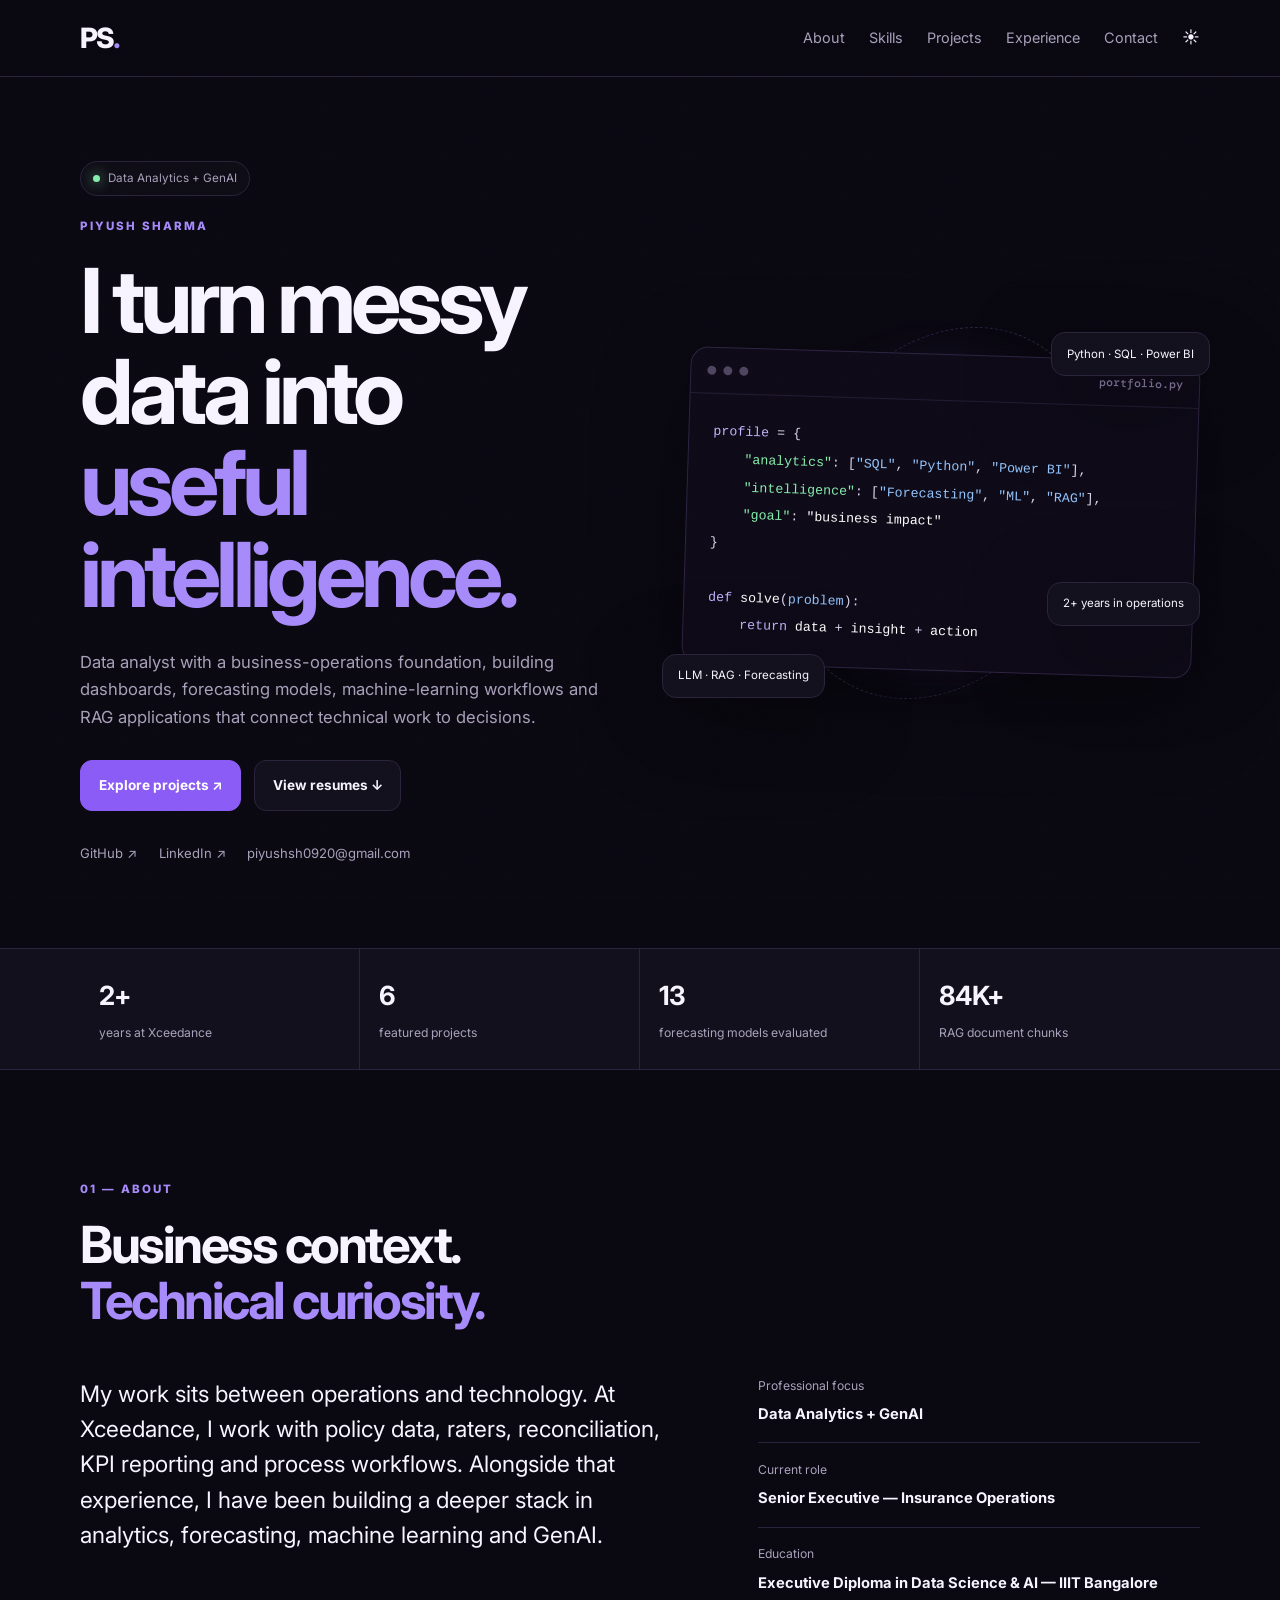
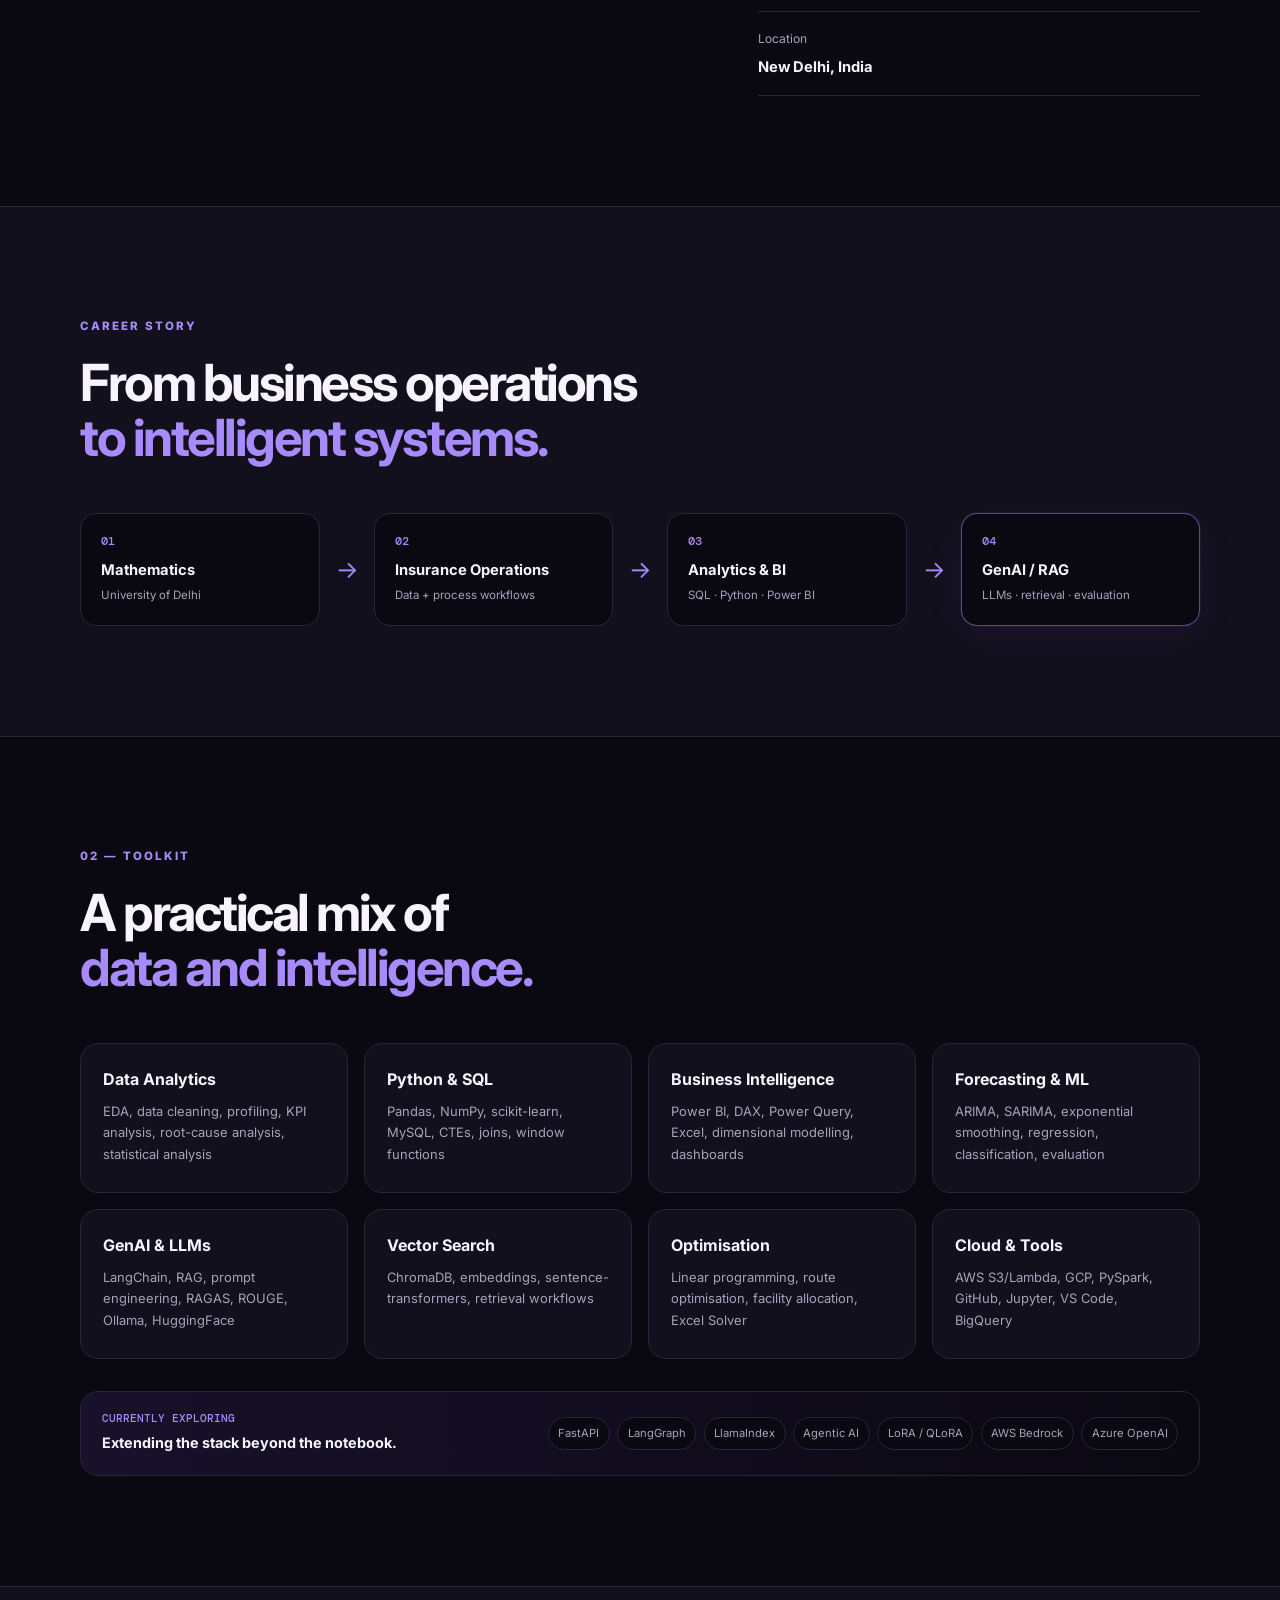
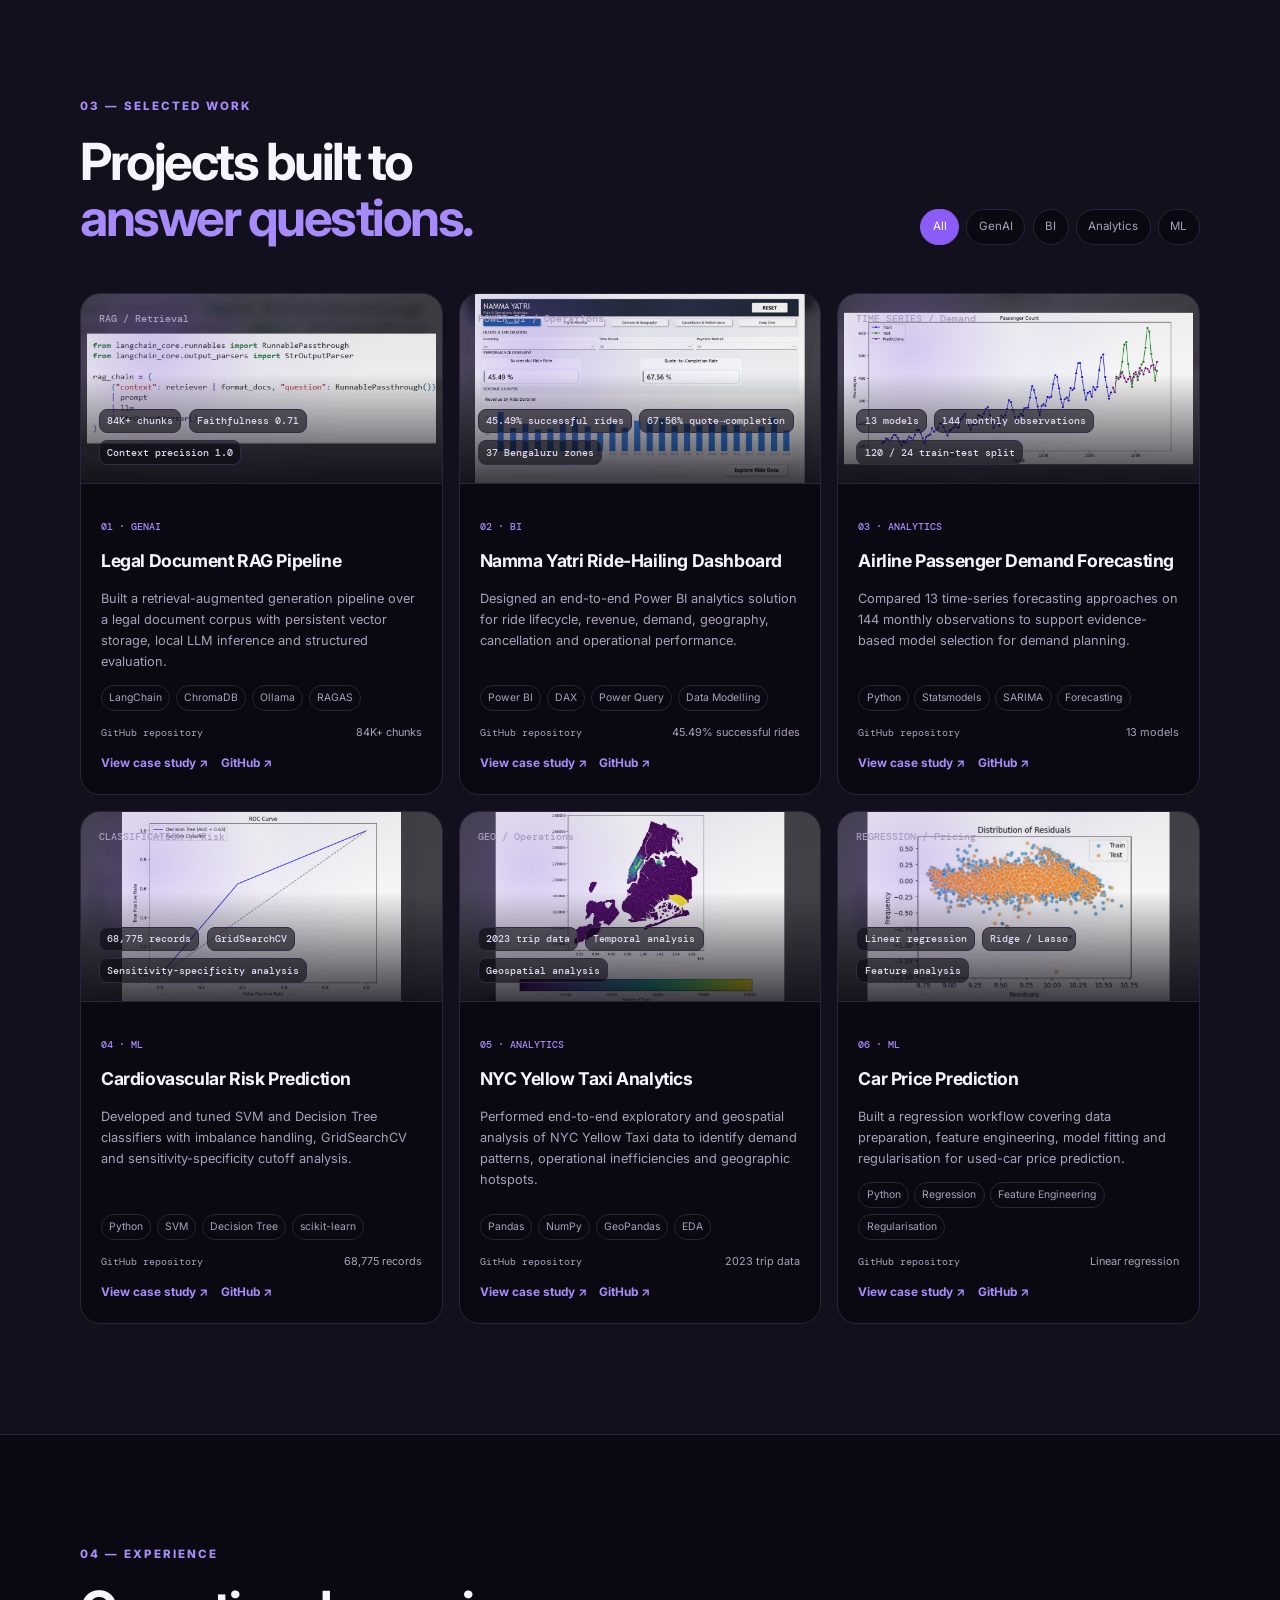
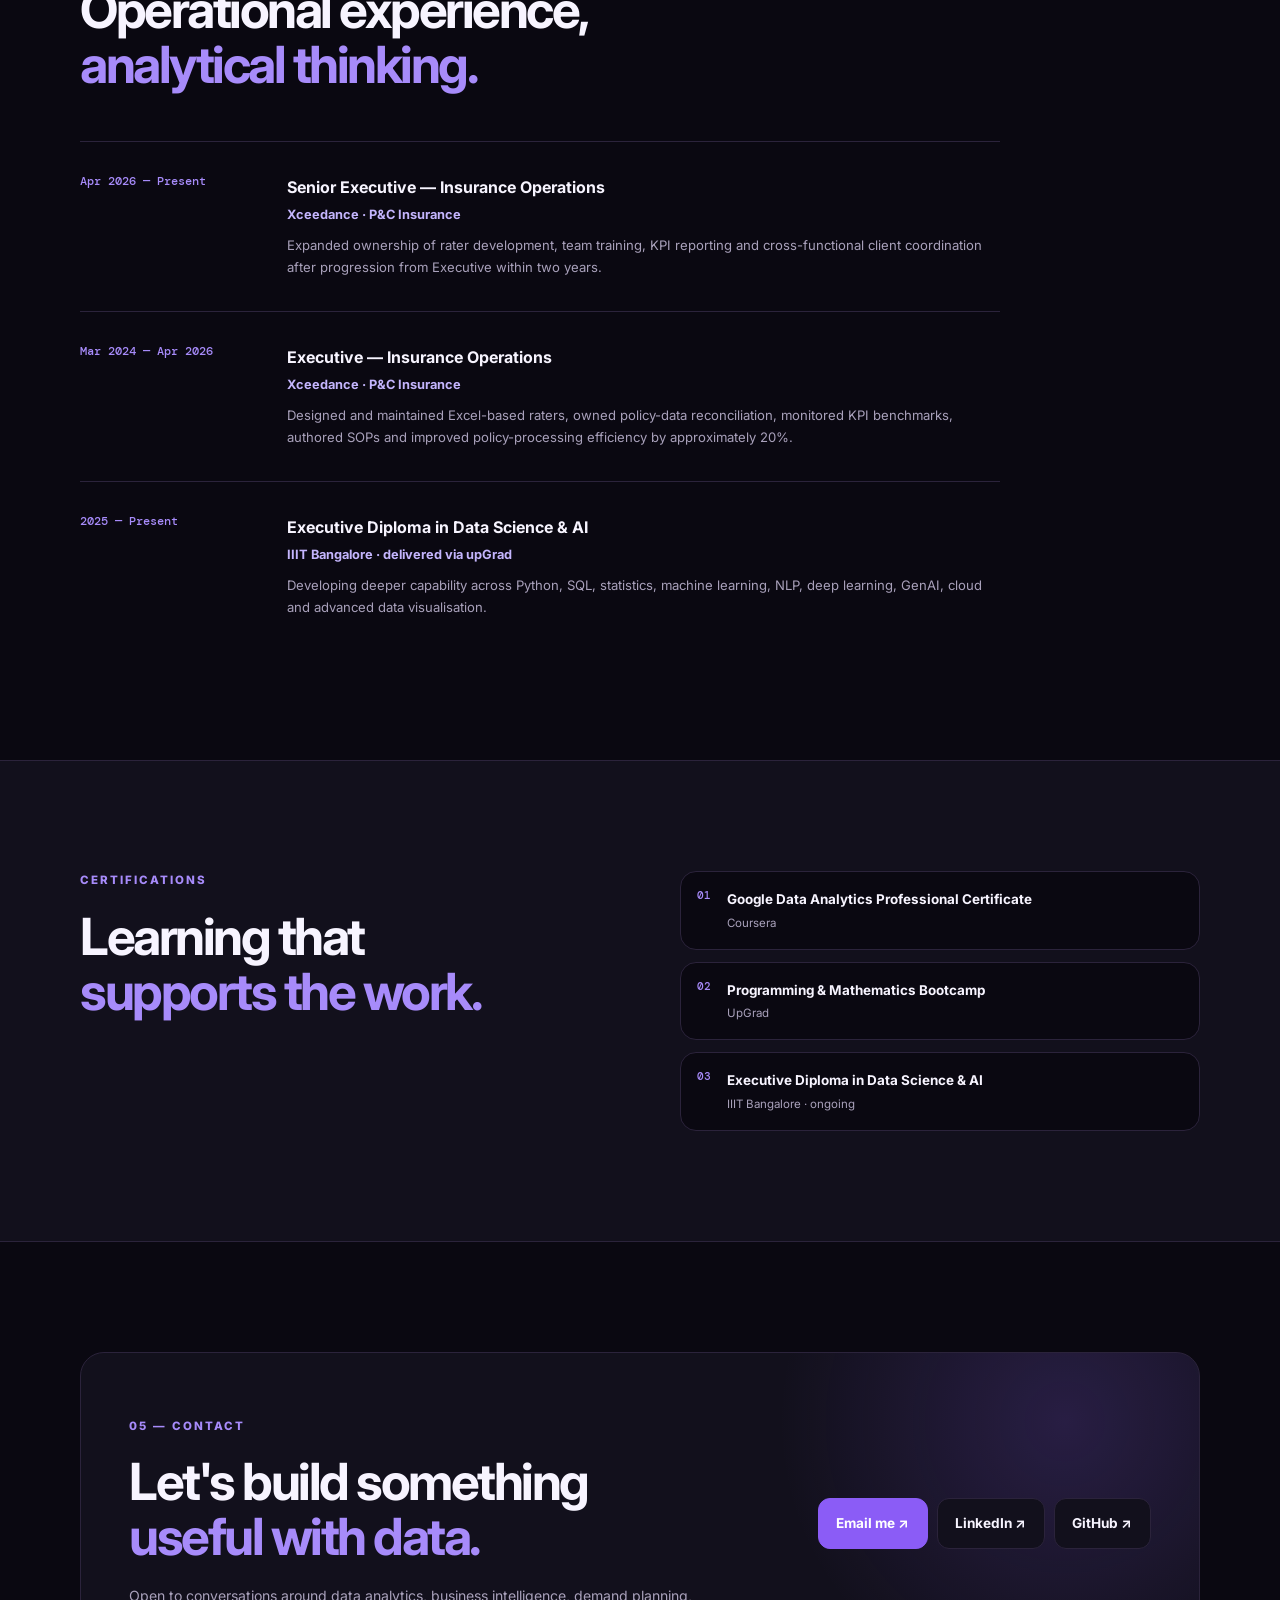
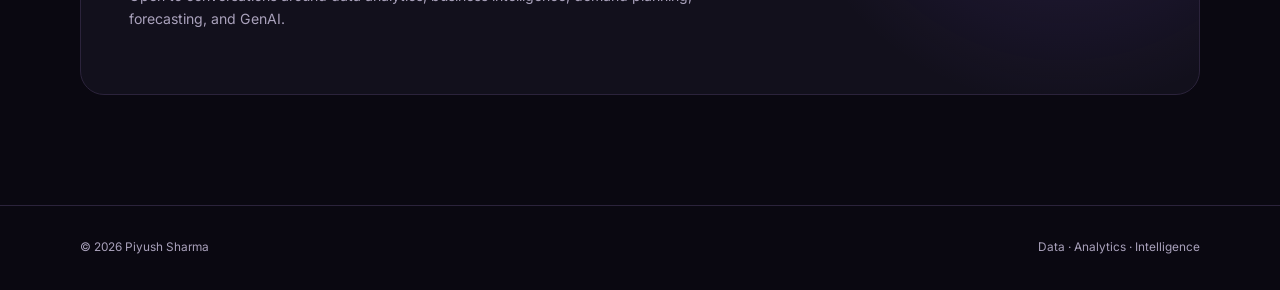
==== index.html @ a7597e19 "Update index.html" ====
<!DOCTYPE html>
<html lang="en">
  
<head>
  
  <!-- Google tag (gtag.js) -->
  <script async src="https://www.googletagmanager.com/gtag/js?id=G-6SPLC2GN0C"></script>
  <script>
  window.dataLayer = window.dataLayer || [];
  function gtag(){dataLayer.push(arguments);}
  gtag('js', new Date());

  gtag('config', 'G-6SPLC2GN0C');
  </script>
  
  <meta charset="UTF-8" />
  <meta name="viewport" content="width=device-width, initial-scale=1.0" />
  <meta name="theme-color" content="#0b0914" />
  <meta name="description" content="Piyush Sharma — hybrid Data Analytics + GenAI professional portfolio. Analytics, BI, forecasting, machine learning and RAG systems." />
  <meta property="og:title" content="Piyush Sharma | Data Analytics × GenAI" />
  <meta property="og:description" content="A hybrid Data Analytics + GenAI portfolio featuring dashboards, forecasting, machine learning and RAG systems." />
  <meta property="og:type" content="website" />
  <meta property="og:url" content="https://piyush0920.github.io/" />
  <meta property="og:image" content="https://piyush0920.github.io/assets/og-image.png" />
  <meta name="twitter:card" content="summary_large_image" />
  <title>Piyush Sharma | Data Analytics × GenAI</title>
  <link rel="icon" href="assets/favicon.svg" type="image/svg+xml" />
  <link rel="preconnect" href="https://fonts.googleapis.com" />
  <link rel="preconnect" href="https://fonts.gstatic.com" crossorigin />
  <link href="https://fonts.googleapis.com/css2?family=DM+Mono:wght@400;500&family=Inter:wght@400;500;600;700;800&display=swap" rel="stylesheet" />
  <link rel="stylesheet" href="style.css" />
</head>
<body data-page="home">
  <div class="noise"></div>
  <header class="site-header">
    <nav class="nav container">
      <a class="brand" href="#home" aria-label="Piyush Sharma home">PS<span>.</span></a>
      <button class="menu-toggle" aria-label="Open navigation" aria-expanded="false">☰</button>
      <div class="nav-links">
        <a href="#about">About</a>
        <a href="#skills">Skills</a>
        <a href="#projects">Projects</a>
        <a href="#experience">Experience</a>
        <a href="#contact">Contact</a>
        <button id="theme-toggle" class="theme-btn" aria-label="Switch theme">☀</button>
      </div>
    </nav>
  </header>

  <main>
    <section id="home" class="hero container">
      <div class="hero-copy reveal">
        <div class="status"><span></span> Data Analytics + GenAI</div>
        <p class="eyebrow">PIYUSH SHARMA</p>
        <h1>I turn messy data into <span>useful intelligence.</span></h1>
        <p class="hero-text">
          Data analyst with a business-operations foundation, building dashboards, forecasting models,
          machine-learning workflows and RAG applications that connect technical work to decisions.
        </p>
        <div class="hero-actions">
          <a class="btn primary" href="#projects">Explore projects ↗</a>
          <button class="btn secondary" id="resume-menu">View resumes ↓</button>
        </div>
        <div class="socials">
          <a href="https://github.com/piyush0920" target="_blank" rel="noreferrer">GitHub ↗</a>
          <a href="https://www.linkedin.com/in/piyush-sharma-6591171ba/" target="_blank" rel="noreferrer">LinkedIn ↗</a>
          <a href="mailto:piyushsh0920@gmail.com">piyushsh0920@gmail.com</a>
        </div>
      </div>

      <div class="hero-visual reveal">
        <div class="visual-glow"></div>
        <div class="data-orbit orbit-a"></div>
        <div class="data-orbit orbit-b"></div>
        <div class="code-window">
          <div class="window-bar"><span class="dot"></span><span class="dot"></span><span class="dot"></span><span>portfolio.py</span></div>
          <pre><code><span class="purple">profile</span> = {
    <span class="green">"analytics"</span>: [<span class="blue">"SQL"</span>, <span class="blue">"Python"</span>, <span class="blue">"Power BI"</span>],
    <span class="green">"intelligence"</span>: [<span class="blue">"Forecasting"</span>, <span class="blue">"ML"</span>, <span class="blue">"RAG"</span>],
    <span class="green">"goal"</span>: <span class="white">"business impact"</span>
}

<span class="purple">def</span> <span class="white">solve</span>(<span class="blue">problem</span>):
    <span class="purple">return</span> <span class="white">data</span> + <span class="white">insight</span> + <span class="white">action</span></code></pre>
        </div>
        <div class="floating-pill pill-one">Python · SQL · Power BI</div>
        <div class="floating-pill pill-two">LLM · RAG · Forecasting</div>
        <div class="floating-pill pill-three">2+ years in operations</div>
      </div>
    </section>

    <section class="stats-strip">
      <div class="container stats-grid">
        <div><strong>2+</strong><span>years at Xceedance</span></div>
        <div><strong>6</strong><span>featured projects</span></div>
        <div><strong>13</strong><span>forecasting models evaluated</span></div>
        <div><strong>84K+</strong><span>RAG document chunks</span></div>
      </div>
    </section>

    <section id="about" class="section container">
      <div class="section-heading reveal">
        <p class="eyebrow">01 — ABOUT</p>
        <h2>Business context.<br /><span>Technical curiosity.</span></h2>
      </div>
      <div class="about-grid">
        <p class="large-copy reveal">
          My work sits between operations and technology. At Xceedance, I work with policy data,
          raters, reconciliation, KPI reporting and process workflows. Alongside that experience,
          I have been building a deeper stack in analytics, forecasting, machine learning and GenAI.
        </p>
        <div class="about-facts reveal">
          <div><span>Professional focus</span><strong>Data Analytics + GenAI</strong></div>
          <div><span>Current role</span><strong>Senior Executive — Insurance Operations</strong></div>
          <div><span>Education</span><strong>Executive Diploma in Data Science & AI — IIIT Bangalore</strong></div>
          <div><span>Location</span><strong>New Delhi, India</strong></div>
        </div>
      </div>
    </section>

    <section id="career" class="section section-muted">
      <div class="container">
        <div class="section-heading reveal">
          <p class="eyebrow">CAREER STORY</p>
          <h2>From business operations<br /><span>to intelligent systems.</span></h2>
        </div>
        <div class="career-track reveal">
          <div class="career-node"><span>01</span><strong>Mathematics</strong><small>University of Delhi</small></div>
          <div class="career-arrow">→</div>
          <div class="career-node"><span>02</span><strong>Insurance Operations</strong><small>Data + process workflows</small></div>
          <div class="career-arrow">→</div>
          <div class="career-node"><span>03</span><strong>Analytics & BI</strong><small>SQL · Python · Power BI</small></div>
          <div class="career-arrow">→</div>
          <div class="career-node accent"><span>04</span><strong>GenAI / RAG</strong><small>LLMs · retrieval · evaluation</small></div>
        </div>
      </div>
    </section>

    <section id="skills" class="section container">
      <div class="section-heading reveal">
        <p class="eyebrow">02 — TOOLKIT</p>
        <h2>A practical mix of<br /><span>data and intelligence.</span></h2>
      </div>
      <div id="skills-grid" class="skills-grid"></div>
      <div class="exploring reveal">
        <div><span class="exploring-label">CURRENTLY EXPLORING</span><strong>Extending the stack beyond the notebook.</strong></div>
        <div class="exploring-tags" id="exploring-tags"></div>
      </div>
    </section>

    <section id="projects" class="section section-muted">
      <div class="container">
        <div class="section-heading split reveal">
          <div>
            <p class="eyebrow">03 — SELECTED WORK</p>
            <h2>Projects built to<br /><span>answer questions.</span></h2>
          </div>
          <div id="project-filters" class="filters"></div>
        </div>
        <div id="projects-grid" class="projects-grid"></div>
      </div>
    </section>

    <section id="experience" class="section container">
      <div class="section-heading reveal">
        <p class="eyebrow">04 — EXPERIENCE</p>
        <h2>Operational experience,<br /><span>analytical thinking.</span></h2>
      </div>
      <div id="experience-list" class="timeline"></div>
    </section>

    <section id="certifications" class="section section-muted">
      <div class="container two-column-section">
        <div class="section-heading reveal">
          <p class="eyebrow">CERTIFICATIONS</p>
          <h2>Learning that<br /><span>supports the work.</span></h2>
        </div>
        <div class="cert-list reveal">
          <div class="cert-item"><span>01</span><div><strong>Google Data Analytics Professional Certificate</strong><small>Coursera</small></div></div>
          <div class="cert-item"><span>02</span><div><strong>Programming & Mathematics Bootcamp</strong><small>UpGrad</small></div></div>
          <div class="cert-item"><span>03</span><div><strong>Executive Diploma in Data Science & AI</strong><small>IIIT Bangalore · ongoing</small></div></div>
        </div>
      </div>
    </section>

    <section id="contact" class="section container">
      <div class="contact-card reveal">
        <div>
          <p class="eyebrow">05 — CONTACT</p>
          <h2>Let's build something<br /><span>useful with data.</span></h2>
          <p>Open to conversations around data analytics, business intelligence, demand planning, forecasting, and GenAI.</p>
        </div>
        <div class="contact-actions">
          <a class="btn primary" href="mailto:piyushsh0920@gmail.com">Email me ↗</a>
          <a class="btn secondary" href="https://www.linkedin.com/in/piyush-sharma-6591171ba/" target="_blank" rel="noreferrer">LinkedIn ↗</a>
          <a class="btn secondary" href="https://github.com/piyush0920" target="_blank" rel="noreferrer">GitHub ↗</a>
        </div>
      </div>
    </section>
  </main>

  <div id="resume-modal" class="modal" aria-hidden="true">
    <div class="modal-backdrop"></div>
    <div class="modal-card" role="dialog" aria-modal="true" aria-labelledby="resume-title">
      <button class="modal-close" aria-label="Close">×</button>
      <p class="eyebrow">CHOOSE A VERSION</p>
      <h3 id="resume-title">Download my resume</h3>
      <p>Two versions, depending on the role you're reviewing me for.</p>
      <div class="resume-options">
        <a href="assets/resume-data-analytics.pdf" download class="resume-option"><strong>Data Analytics</strong><span>Demand Intelligence · Supply Planning · BI</span><b>↓</b></a>
        <a href="assets/resume-genai.pdf" download class="resume-option"><strong>GenAI Engineer</strong><span>LLM · RAG · Python · AI applications</span><b>↓</b></a>
      </div>
    </div>
  </div>

  <footer class="footer">
    <div class="container footer-inner">
      <span>© <span id="year"></span> Piyush Sharma</span>
      <span>Data · Analytics · Intelligence</span>
    </div>
  </footer>

  <script src="script.js"></script>
</body>
</html>
---- style.css ----
:root{--bg:#0a0811;--surface:#12101c;--surface2:#181425;--text:#f7f4ff;--muted:#a9a1bb;--line:#2b233b;--accent:#a78bfa;--accent2:#8b5cf6;--accent3:#c4b5fd;--green:#86efac;--blue:#93c5fd;--shadow:0 25px 90px rgba(0,0,0,.36);--max:1120px}
[data-theme="light"]{--bg:#f8f6ff;--surface:#fff;--surface2:#eeeaff;--text:#181324;--muted:#6d6680;--line:#e4ddf1;--accent:#7c3aed;--accent2:#6d28d9;--accent3:#6d28d9;--green:#15803d;--blue:#1d4ed8;--shadow:0 25px 90px rgba(76,49,130,.13)}
*{box-sizing:border-box;margin:0;padding:0}html{scroll-behavior:smooth}body{font-family:Inter,sans-serif;background:var(--bg);color:var(--text);line-height:1.65;transition:background .25s,color .25s}a{color:inherit;text-decoration:none}button{font:inherit}.container{width:min(var(--max),90%);margin-inline:auto}.noise{pointer-events:none;position:fixed;inset:0;z-index:100;opacity:.035;background-image:url("data:image/svg+xml,%3Csvg xmlns='http://www.w3.org/2000/svg' width='180' height='180' viewBox='0 0 180 180'%3E%3Cfilter id='n'%3E%3CfeTurbulence type='fractalNoise' baseFrequency='.9' numOctaves='4' stitchTiles='stitch'/%3E%3C/filter%3E%3Crect width='100%25' height='100%25' filter='url(%23n)' opacity='.5'/%3E%3C/svg%3E")}
.site-header{position:sticky;top:0;z-index:40;backdrop-filter:blur(18px);background:color-mix(in srgb,var(--bg) 86%,transparent);border-bottom:1px solid var(--line)}.nav{height:76px;display:flex;align-items:center;justify-content:space-between}.brand{font-size:1.75rem;font-weight:800;letter-spacing:-2px}.brand span,h1 span,h2 span{color:var(--accent)}.nav-links{display:flex;align-items:center;gap:1.5rem;color:var(--muted);font-size:.9rem}.nav-links a:hover{color:var(--accent)}.theme-btn,.menu-toggle,.modal-close{border:0;background:transparent;color:var(--text);cursor:pointer}.theme-btn{font-size:1.05rem}.menu-toggle{display:none;font-size:1.25rem}
.hero{min-height:700px;display:grid;grid-template-columns:1.02fr .98fr;align-items:center;gap:4rem;padding:84px 0}.status{display:inline-flex;align-items:center;gap:.5rem;border:1px solid var(--line);border-radius:999px;color:var(--muted);font-size:.73rem;padding:.42rem .75rem;margin-bottom:1.35rem;background:rgba(255,255,255,.015)}.status span{width:7px;height:7px;border-radius:50%;background:var(--green);box-shadow:0 0 14px var(--green)}.eyebrow{font-size:.72rem;letter-spacing:2px;font-weight:800;color:var(--accent);margin-bottom:1.15rem}h1{font-size:clamp(3.25rem,7vw,6.4rem);line-height:1.02;letter-spacing:-5px;max-width:720px}h2{font-size:clamp(2.15rem,4vw,4rem);line-height:1.08;letter-spacing:-2.5px}.hero-text{max-width:600px;color:var(--muted);font-size:1.04rem;margin:1.8rem 0}.hero-actions{display:flex;gap:.8rem;flex-wrap:wrap}.btn{display:inline-flex;align-items:center;justify-content:center;min-height:48px;padding:.82rem 1.1rem;border-radius:12px;border:1px solid var(--line);font-size:.85rem;font-weight:700;cursor:pointer;transition:.2s}.btn:hover{transform:translateY(-3px);box-shadow:var(--shadow)}.btn.primary{background:var(--accent2);border-color:var(--accent2);color:#fff}.btn.secondary{background:var(--surface);color:var(--text);border:1px solid var(--line)}.socials{display:flex;gap:1.35rem;flex-wrap:wrap;margin-top:2rem;color:var(--muted);font-size:.82rem}.socials a:hover{color:var(--accent)}
.hero-visual{min-height:430px;position:relative;display:grid;place-items:center}.visual-glow{position:absolute;width:380px;height:380px;border-radius:50%;background:radial-gradient(circle,rgba(139,92,246,.38),transparent 67%);filter:blur(12px)}.data-orbit{position:absolute;border:1px dashed rgba(167,139,250,.22);border-radius:50%;animation:spin 18s linear infinite}.orbit-a{width:390px;height:240px;transform:rotate(-25deg)}.orbit-b{width:300px;height:390px;transform:rotate(28deg);animation-duration:26s}.code-window{position:relative;width:min(510px,100%);overflow:hidden;background:#0e0a18;border:1px solid #2e2443;border-radius:18px;box-shadow:var(--shadow);transform:rotate(1.8deg)}.window-bar{display:flex;align-items:center;gap:7px;padding:.95rem 1rem;color:#857a9f;font:500 .72rem 'DM Mono',monospace;border-bottom:1px solid #241c34}.window-bar .dot{width:9px;height:9px;border-radius:50%;background:#4e4560}.window-bar span:last-child{margin-left:auto}.code-window pre{padding:1.5rem;overflow:auto;font:400 .83rem/2 'DM Mono',monospace;color:#ddd6ef}.purple{color:#c4b5fd}.green{color:#86efac}.blue{color:#93c5fd}.white{color:#fff}.floating-pill{position:absolute;z-index:2;padding:.72rem .95rem;border-radius:14px;border:1px solid var(--line);background:var(--surface);box-shadow:var(--shadow);font-size:.72rem;color:var(--text)}.pill-one{top:8%;right:-2%}.pill-two{bottom:7%;left:-4%}.pill-three{top:66%;right:0}.stats-strip{border-block:1px solid var(--line);background:var(--surface)}.stats-grid{display:grid;grid-template-columns:repeat(4,1fr)}.stats-grid div{padding:1.55rem 1.2rem;border-right:1px solid var(--line)}.stats-grid div:last-child{border-right:0}.stats-grid strong{display:block;font-size:1.65rem;letter-spacing:-1px}.stats-grid span{color:var(--muted);font-size:.76rem}
.section{padding:110px 0}.section-muted{background:var(--surface);border-block:1px solid var(--line)}.section-heading{margin-bottom:3rem}.section-heading.split{display:flex;justify-content:space-between;align-items:end;gap:2rem}.about-grid{display:grid;grid-template-columns:1.15fr .85fr;gap:5rem}.large-copy{font-size:1.42rem;line-height:1.55}.about-facts{display:grid;gap:1.05rem}.about-facts div{border-bottom:1px solid var(--line);padding-bottom:1rem}.about-facts span{display:block;font-size:.76rem;color:var(--muted);margin-bottom:.25rem}.about-facts strong{font-size:.92rem}
.career-track{display:grid;grid-template-columns:1fr auto 1fr auto 1fr auto 1fr;align-items:center;gap:1rem}.career-node{padding:1.25rem;border:1px solid var(--line);border-radius:16px;background:var(--bg)}.career-node.accent{border-color:rgba(167,139,250,.5);box-shadow:0 0 0 1px rgba(167,139,250,.05),0 10px 40px rgba(139,92,246,.08)}.career-node span{display:block;color:var(--accent);font:500 .72rem 'DM Mono',monospace;margin-bottom:.55rem}.career-node strong{display:block;font-size:.92rem}.career-node small{display:block;color:var(--muted);font-size:.72rem;margin-top:.25rem}.career-arrow{color:var(--accent);font-size:1.5rem;text-align:center}
.skills-grid{display:grid;grid-template-columns:repeat(4,1fr);gap:1rem}.skill-card{padding:1.35rem;border:1px solid var(--line);border-radius:18px;background:var(--surface);min-height:150px;transition:.22s}.skill-card:hover{transform:translateY(-4px);border-color:rgba(167,139,250,.35);box-shadow:var(--shadow)}.skill-card h3{font-size:1rem;margin-bottom:.55rem}.skill-card p{font-size:.81rem;color:var(--muted)}.exploring{margin-top:2rem;padding:1.2rem 1.3rem;border:1px solid var(--line);border-radius:18px;background:linear-gradient(90deg,rgba(139,92,246,.11),transparent);display:flex;justify-content:space-between;gap:2rem;align-items:center}.exploring-label{display:block;color:var(--accent);font:500 .68rem 'DM Mono',monospace;margin-bottom:.25rem}.exploring strong{font-size:.9rem}.exploring-tags{display:flex;justify-content:flex-end;flex-wrap:wrap;gap:.45rem}.exploring-tag{border:1px solid var(--line);border-radius:999px;padding:.4rem .6rem;color:var(--muted);font-size:.7rem;background:var(--bg)}
.filters{display:flex;flex-wrap:wrap;gap:.45rem;justify-content:flex-end}.filter{cursor:pointer;border:1px solid var(--line);border-radius:999px;background:var(--bg);color:var(--muted);font-size:.72rem;padding:.48rem .72rem}.filter.active,.filter:hover{background:var(--accent2);color:#fff;border-color:var(--accent2)}.projects-grid{display:grid;grid-template-columns:repeat(3,1fr);gap:1rem}.project-card{display:flex;flex-direction:column;gap:1rem;background:var(--bg);border:1px solid var(--line);border-radius:20px;overflow:hidden;transition:.22s}.project-card:hover{transform:translateY(-6px);border-color:rgba(167,139,250,.35);box-shadow:var(--shadow)}.project-visual{height:190px;position:relative;display:block;overflow:hidden;background:linear-gradient(135deg,#161025,#0e0a18);border-bottom:1px solid var(--line)}
.project-visual img{position:absolute;inset:0;width:100%;height:100%;object-fit:cover;display:block;transition:transform .45s ease,filter .35s ease}
.project-image-shade{position:absolute;inset:0;background:linear-gradient(180deg,rgba(8,6,14,.08) 0%,rgba(8,6,14,.04) 42%,rgba(8,6,14,.78) 100%);z-index:1;pointer-events:none}
.project-card:hover .project-visual img{transform:scale(1.035);filter:saturate(1.03)}
.project-visual:focus-visible{outline:2px solid var(--accent);outline-offset:-2px}.project-visual::after{content:'';position:absolute;inset:0;background:radial-gradient(circle at 20% 30%,rgba(139,92,246,.28),transparent 35%),linear-gradient(115deg,transparent 30%,rgba(167,139,250,.08),transparent 72%)}.project-visual-inner{position:absolute;inset:18px;display:flex;flex-direction:column;justify-content:space-between;z-index:2}.mini-label{color:#a99cc0;font:500 .64rem 'DM Mono',monospace}.mini-metrics{display:flex;gap:.45rem;flex-wrap:wrap}.mini-metric{font:500 .63rem 'DM Mono',monospace;padding:.3rem .45rem;border:1px solid #342947;border-radius:8px;background:rgba(10,8,17,.58);color:#ddd6ef}.project-body{padding:1.25rem;display:flex;flex-direction:column;gap:.8rem;flex:1}.project-number{color:var(--accent);font:500 .65rem 'DM Mono',monospace}.project-card h3{font-size:1.1rem;letter-spacing:-.4px}.project-card p{font-size:.8rem;color:var(--muted);flex:1}.tags{display:flex;flex-wrap:wrap;gap:.35rem}.tag{font-size:.65rem;color:var(--muted);border:1px solid var(--line);border-radius:999px;padding:.22rem .45rem}.project-meta{display:flex;align-items:center;justify-content:space-between;gap:1rem;color:var(--muted);font-size:.68rem}.project-actions{display:flex;gap:.8rem}.project-link{color:var(--accent);font-weight:700;font-size:.74rem}.repo-meta{font:400 .64rem 'DM Mono',monospace;color:var(--muted)}
.case-hero-image{margin:2.3rem 0 0;border:1px solid var(--line);border-radius:20px;overflow:hidden;background:var(--bg)}
.case-hero-image img{display:block;width:100%;height:auto;max-height:620px;object-fit:contain}
.case-hero-image figcaption{padding:.7rem .9rem;color:var(--muted);font:500 .66rem 'DM Mono',monospace;border-top:1px solid var(--line)}
.timeline{max-width:920px}.timeline-item{display:grid;grid-template-columns:175px 1fr;gap:2rem;padding:2rem 0;border-top:1px solid var(--line)}.timeline-item time{color:var(--accent);font:500 .72rem 'DM Mono',monospace}.timeline-item h3{font-size:1rem}.timeline-item strong{font-size:.8rem;color:var(--accent3)}.timeline-item p{color:var(--muted);font-size:.82rem;margin-top:.55rem}.two-column-section{display:grid;grid-template-columns:1fr 1fr;gap:5rem;align-items:start}.cert-list{display:grid;gap:.75rem}.cert-item{display:flex;gap:1rem;align-items:flex-start;padding:1rem;border:1px solid var(--line);border-radius:16px;background:var(--bg)}.cert-item>span{color:var(--accent);font:500 .68rem 'DM Mono',monospace}.cert-item strong{display:block;font-size:.84rem}.cert-item small{display:block;color:var(--muted);font-size:.72rem;margin-top:.2rem}
.contact-card{display:grid;grid-template-columns:1fr auto;gap:2rem;align-items:center;padding:4rem 3rem;background:radial-gradient(circle at 88% 20%,rgba(139,92,246,.18),transparent 28%),var(--surface);border:1px solid var(--line);border-radius:24px}.contact-card p:not(.eyebrow){max-width:620px;color:var(--muted);margin-top:1.2rem;font-size:.88rem}.contact-actions{display:flex;gap:.55rem;flex-wrap:wrap;justify-content:flex-end}.footer{border-top:1px solid var(--line);padding:2rem 0;color:var(--muted);font-size:.74rem}.footer-inner{display:flex;justify-content:space-between;gap:1rem}.modal{position:fixed;inset:0;z-index:80;display:none;align-items:center;justify-content:center;padding:20px}.modal.open{display:flex}.modal-backdrop{position:absolute;inset:0;background:rgba(0,0,0,.72);backdrop-filter:blur(8px)}.modal-card{position:relative;z-index:2;width:min(540px,100%);padding:2rem;background:var(--surface);border:1px solid var(--line);border-radius:22px;box-shadow:var(--shadow)}.modal-card h3{font-size:1.5rem;letter-spacing:-.7px}.modal-card>p:not(.eyebrow){color:var(--muted);font-size:.8rem;margin:.55rem 0 1.3rem}.modal-close{position:absolute;top:14px;right:16px;font-size:1.55rem}.resume-options{display:grid;gap:.65rem}.resume-option{display:grid;grid-template-columns:1fr auto;gap:.25rem 1rem;padding:1rem;border:1px solid var(--line);border-radius:14px;background:var(--bg);transition:.2s}.resume-option:hover{border-color:rgba(167,139,250,.45);transform:translateY(-2px)}.resume-option strong{font-size:.88rem}.resume-option span{font-size:.7rem;color:var(--muted)}.resume-option b{grid-column:2;grid-row:1 / 3;color:var(--accent);align-self:center}
.case-study{padding:78px 0 100px}.case-top{display:grid;grid-template-columns:1fr 320px;gap:4rem;align-items:end}.case-top h1{font-size:clamp(2.9rem,6vw,5.4rem);max-width:820px}.case-subtitle{color:var(--muted);max-width:720px;font-size:.95rem;margin-top:1.2rem}.case-actions{display:flex;gap:.65rem;justify-content:flex-end;flex-wrap:wrap}.case-stats{display:grid;grid-template-columns:repeat(4,1fr);gap:.7rem;margin:2.5rem 0}.case-stat{padding:1rem;border:1px solid var(--line);border-radius:14px;background:var(--surface)}.case-stat strong{display:block;font-size:1.15rem}.case-stat span{display:block;color:var(--muted);font-size:.68rem;margin-top:.15rem}.case-grid{display:grid;grid-template-columns:1.35fr .65fr;gap:3rem;align-items:start}.case-section{margin-top:2.8rem}.case-section:first-child{margin-top:0}.case-section h2{font-size:1.55rem;letter-spacing:-1px;margin-bottom:.8rem}.case-section p{color:var(--muted);font-size:.86rem}.case-list{display:grid;gap:.55rem;margin-top:.7rem}.case-list div{position:relative;padding-left:1rem;color:var(--muted);font-size:.82rem}.case-list div::before{content:'•';position:absolute;left:0;color:var(--accent)}.case-sidebar{position:sticky;top:105px;display:grid;gap:.75rem}.side-card{padding:1.1rem;border:1px solid var(--line);border-radius:16px;background:var(--surface)}.side-card .label{display:block;color:var(--accent);font:500 .63rem 'DM Mono',monospace;margin-bottom:.45rem}.side-card p{color:var(--muted);font-size:.76rem}.case-tags{display:flex;flex-wrap:wrap;gap:.4rem}.gallery{display:grid;gap:1rem;margin-top:1.2rem}.gallery figure{border:1px solid var(--line);border-radius:18px;overflow:hidden;background:var(--surface)}.gallery img{display:block;width:100%;height:auto}.gallery figcaption{padding:.65rem .8rem;color:var(--muted);font-size:.7rem}.architecture{margin-top:1.2rem;padding:1.2rem;border:1px solid var(--line);border-radius:18px;background:#0d0a16;overflow:auto}.architecture pre{font:500 .72rem/1.8 'DM Mono',monospace;color:#ddd6ef}.fallback{padding:110px 0;text-align:center}.fallback p{color:var(--muted);margin:1rem 0 1.5rem}
.reveal{opacity:0;transform:translateY(24px);transition:opacity .7s,transform .7s}.reveal.visible{opacity:1;transform:translateY(0)}@keyframes spin{to{transform:rotate(360deg)}}
@media(max-width:900px){.hero{grid-template-columns:1fr;gap:2rem;padding-top:55px}.hero-visual{min-height:360px}.stats-grid{grid-template-columns:repeat(2,1fr)}.stats-grid div:nth-child(2){border-right:0}.stats-grid div:nth-child(-n+2){border-bottom:1px solid var(--line)}.about-grid,.two-column-section,.case-grid,.case-top{grid-template-columns:1fr}.skills-grid{grid-template-columns:repeat(2,1fr)}.projects-grid{grid-template-columns:repeat(2,1fr)}.career-track{grid-template-columns:1fr;gap:.7rem}.career-arrow{transform:rotate(90deg)}.contact-card{grid-template-columns:1fr}.contact-actions{justify-content:flex-start}.case-sidebar{position:static}.case-actions{justify-content:flex-start}.case-stats{grid-template-columns:repeat(2,1fr)}}
@media(max-width:680px){.project-visual{height:200px}.menu-toggle{display:block}.nav-links{display:none;position:absolute;left:0;right:0;top:76px;padding:1.3rem 5%;background:var(--surface);border-bottom:1px solid var(--line);flex-direction:column;align-items:flex-start}.nav-links.open{display:flex}.hero-visual{min-height:320px}.code-window{transform:none}.floating-pill{font-size:.65rem}.pill-three{display:none}.section{padding:85px 0}.skills-grid,.projects-grid{grid-template-columns:1fr}.section-heading.split{align-items:flex-start;flex-direction:column}.filters{justify-content:flex-start}.exploring{align-items:flex-start;flex-direction:column}.exploring-tags{justify-content:flex-start}.timeline-item{grid-template-columns:1fr;gap:.5rem}.footer-inner{flex-direction:column}.case-top h1,h1{letter-spacing:-3px}.contact-card{padding:2.6rem 1.4rem}.case-stats{grid-template-columns:1fr 1fr}}
@media(prefers-reduced-motion:reduce){html{scroll-behavior:auto}.reveal{transition:none}.data-orbit{animation:none}.btn,.project-card,.skill-card{transition:none}}
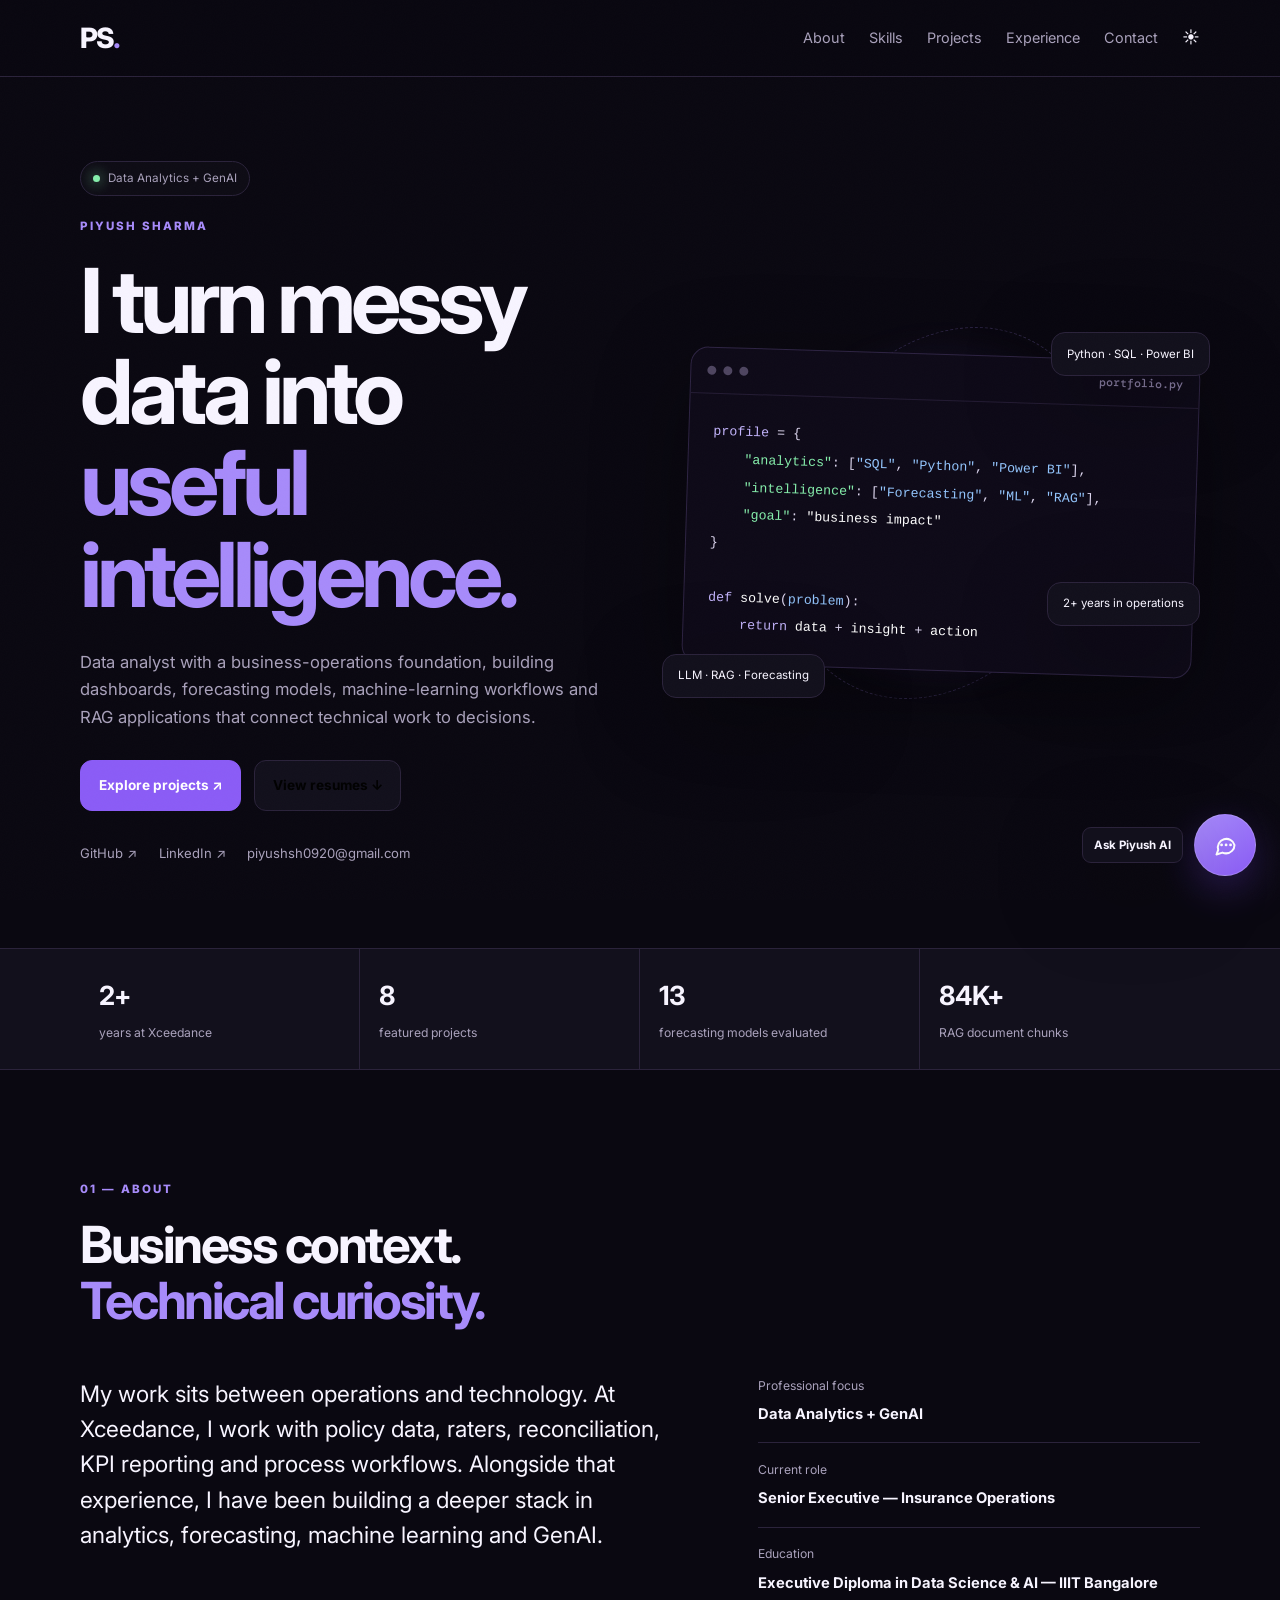
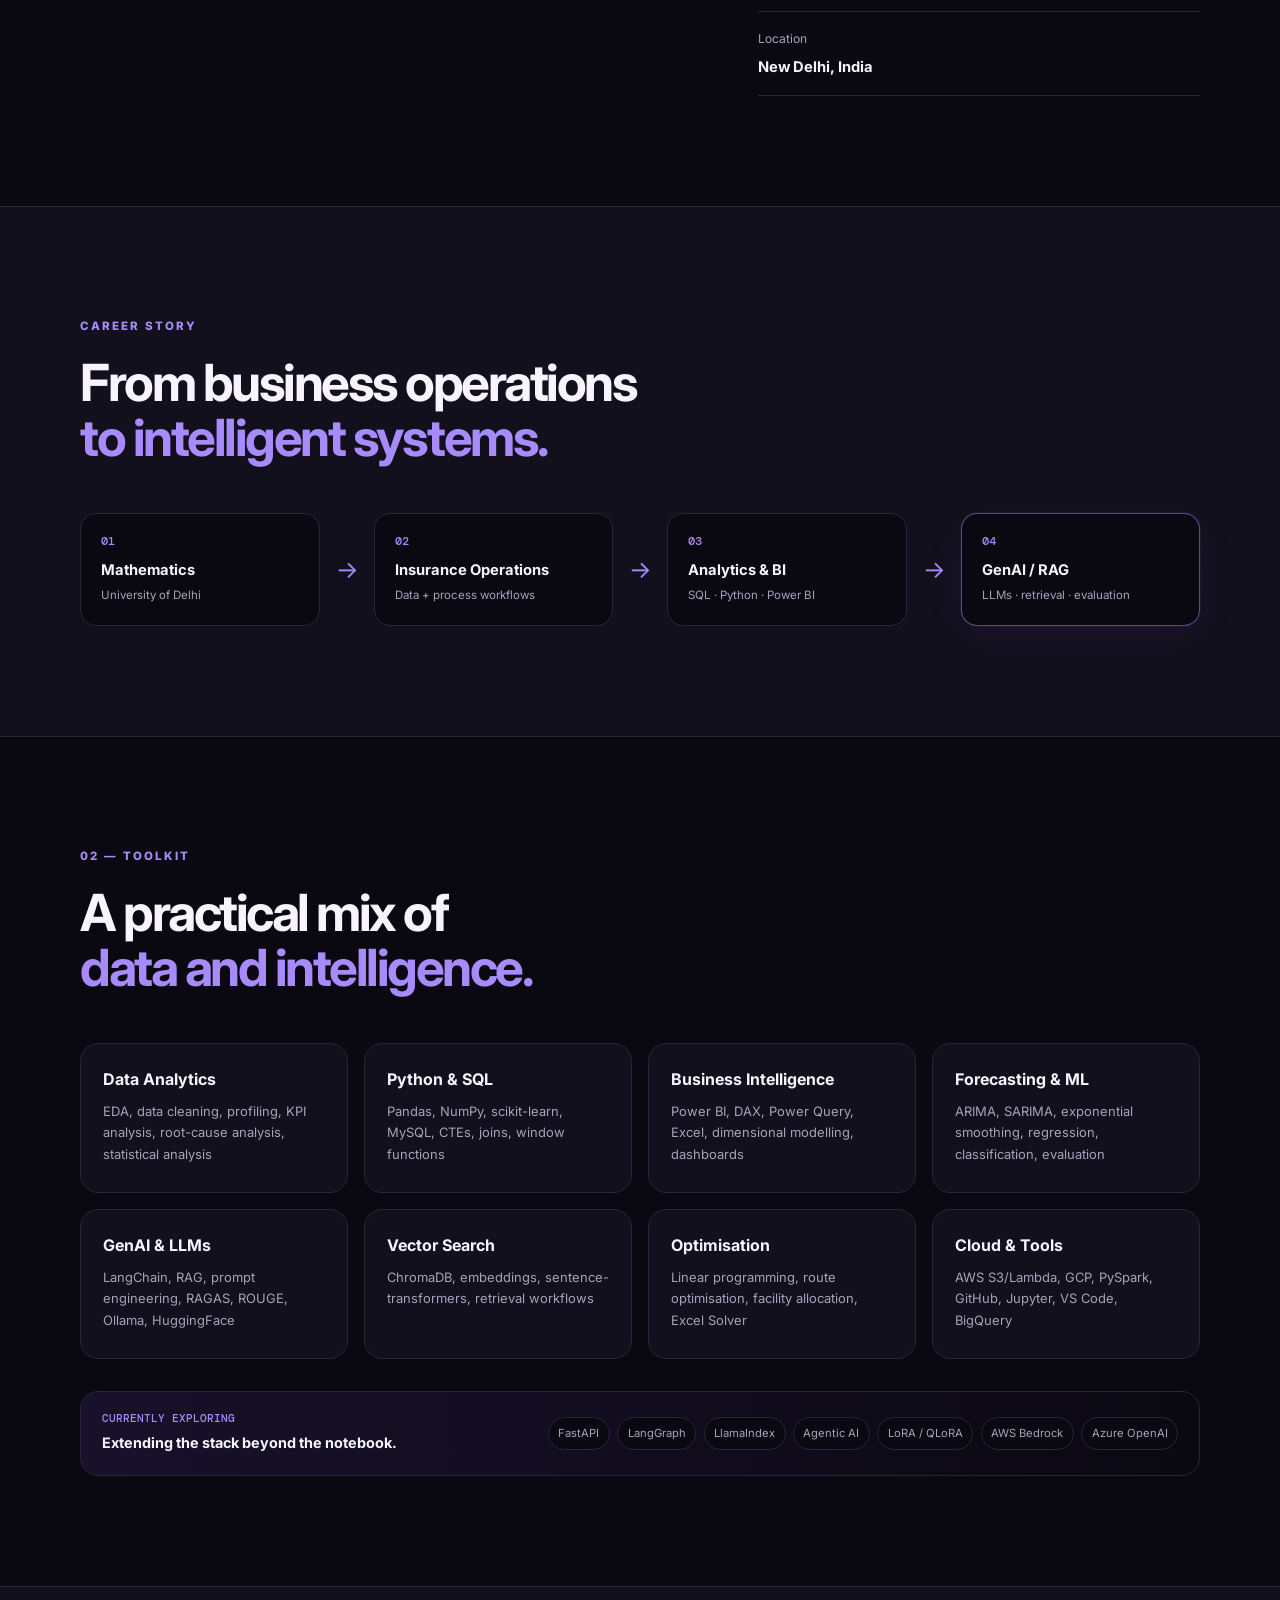
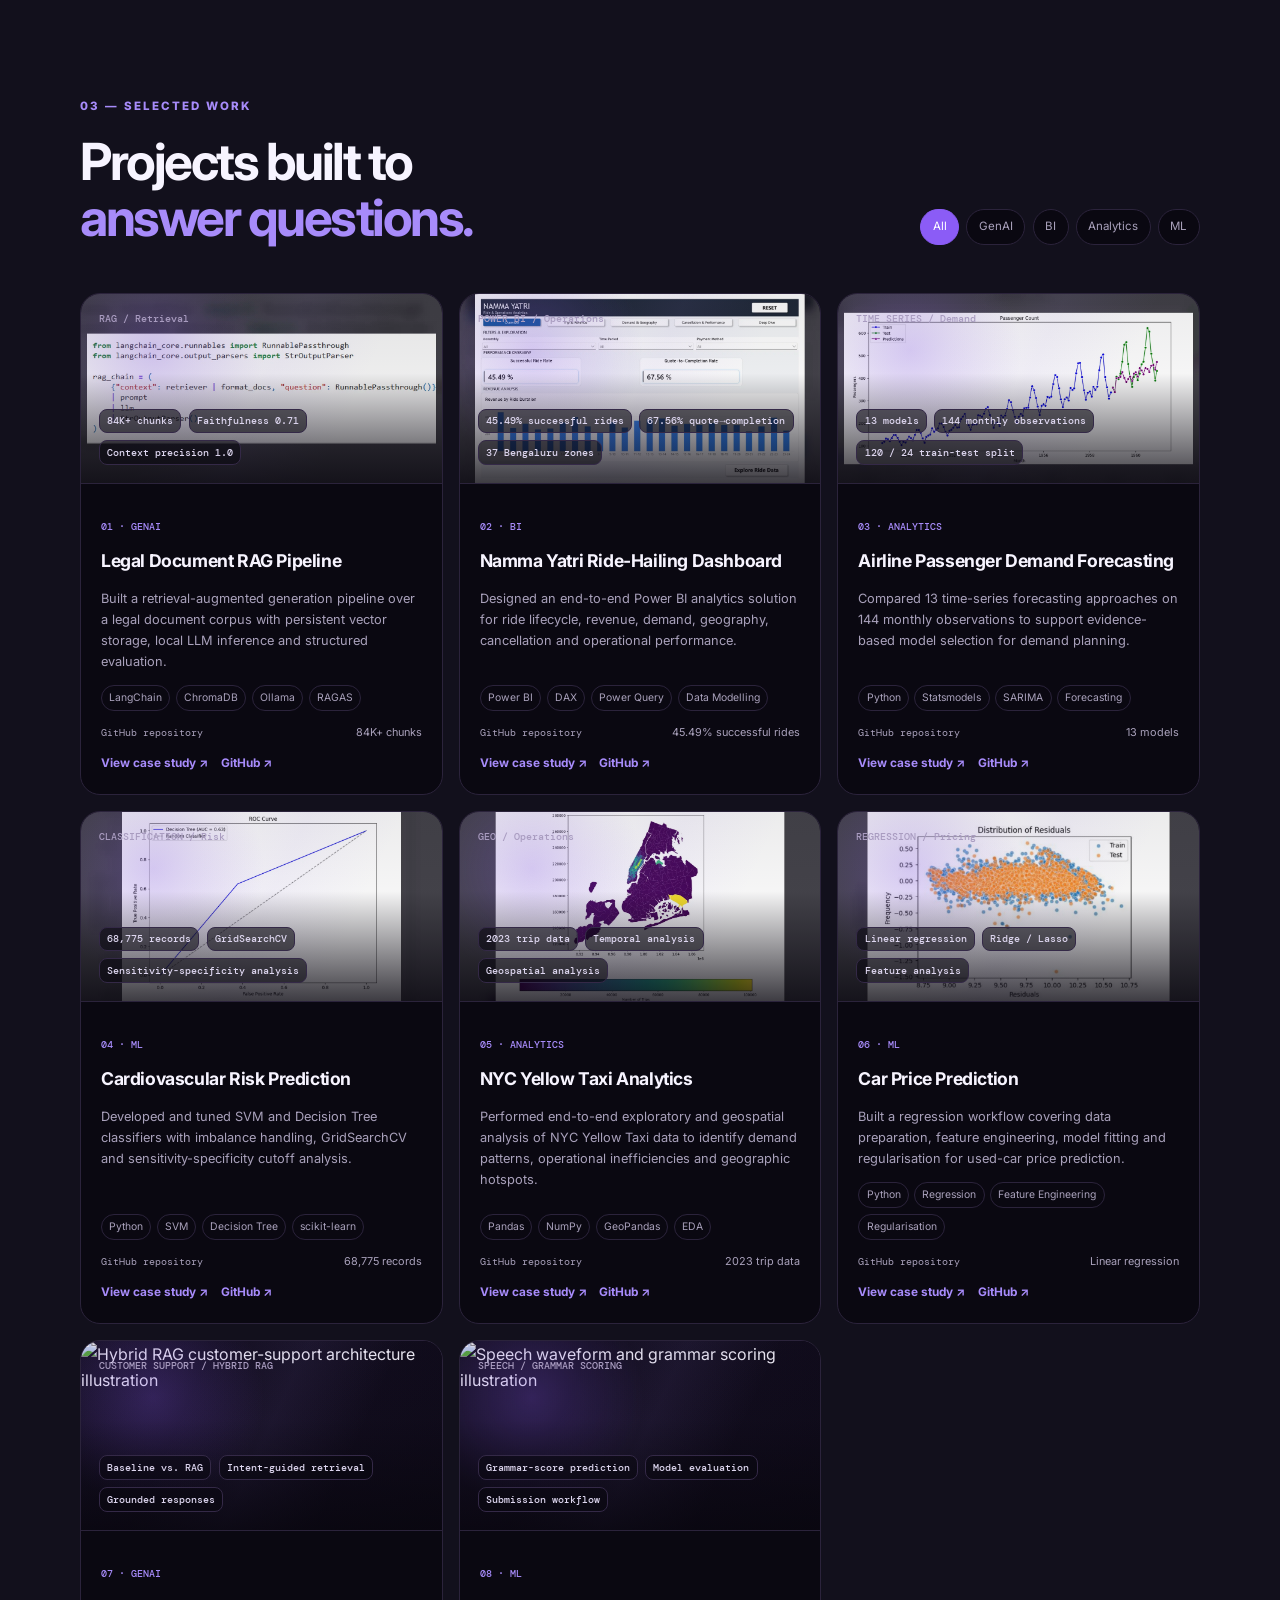
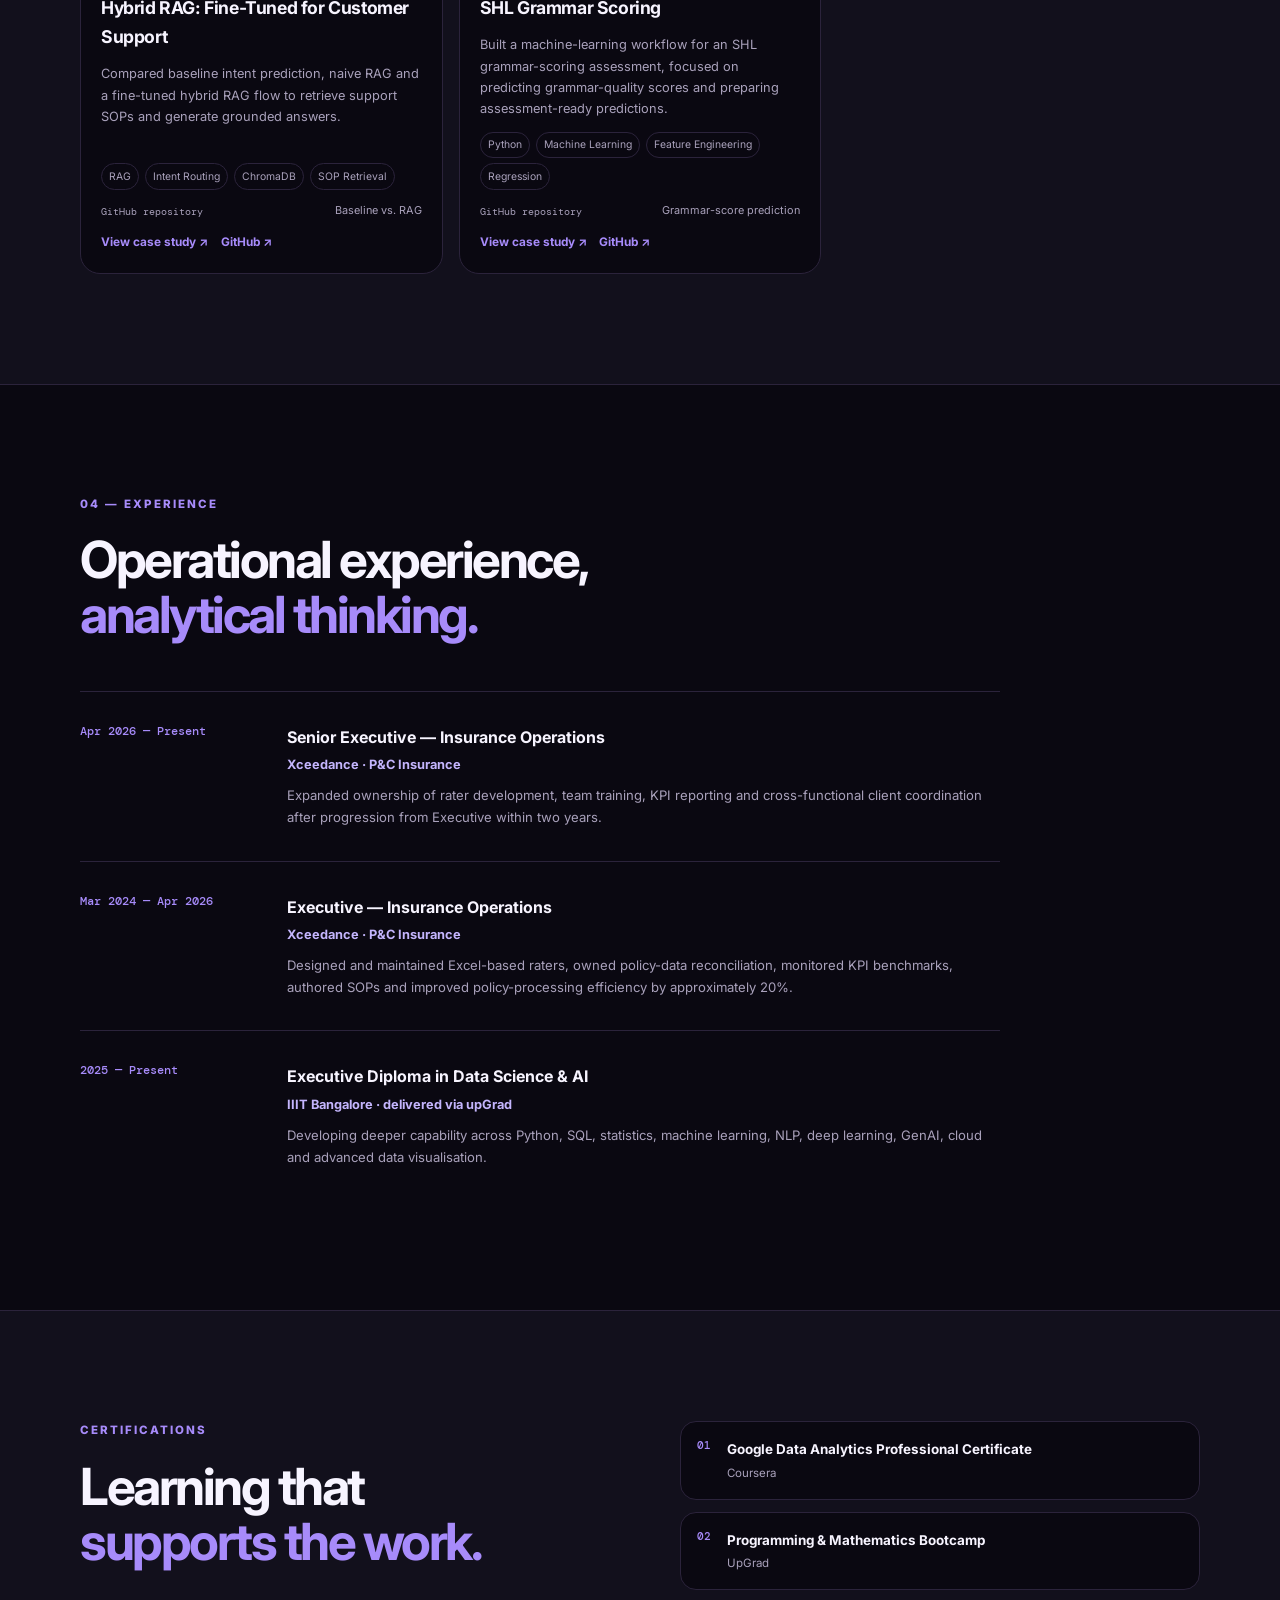
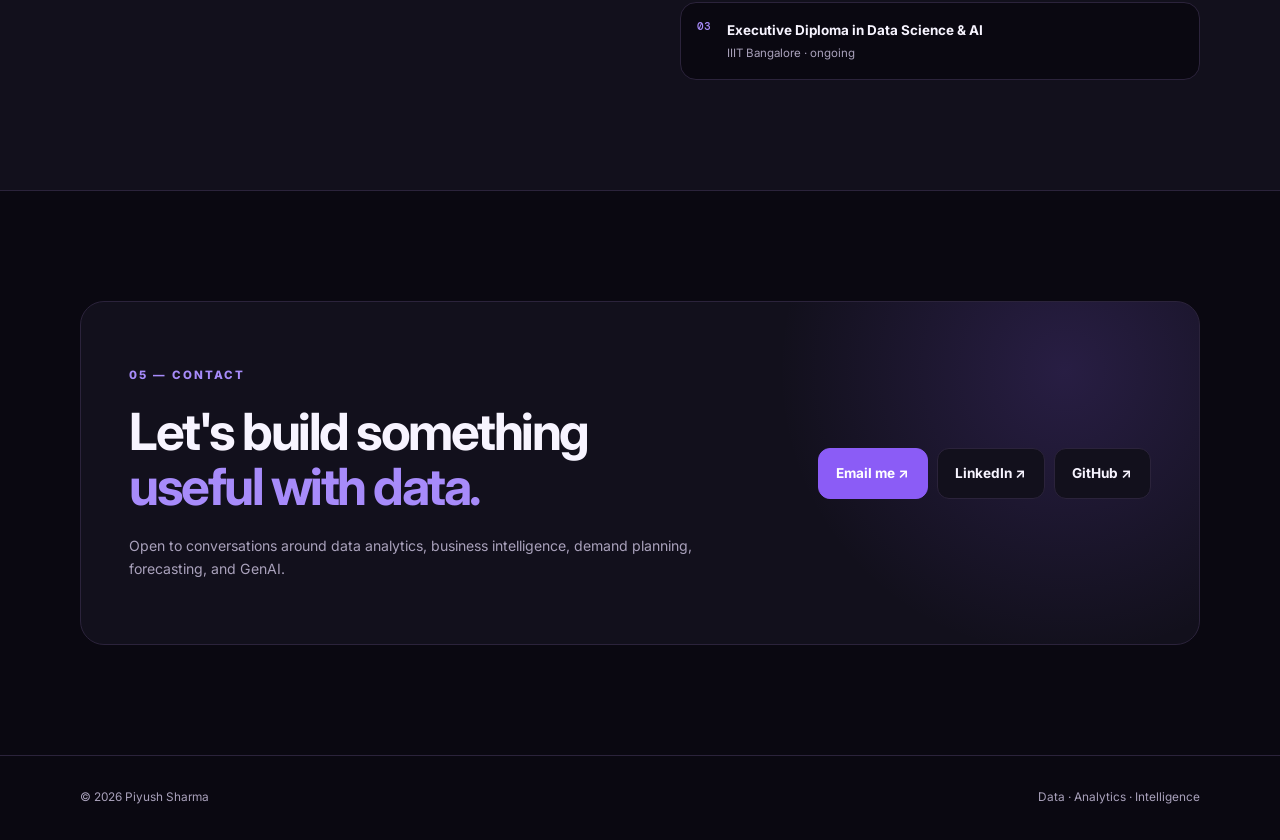
==== commit d5c2d2b6: "Add files via upload" ====
--- a/index.html
+++ b/index.html
@@ -1,18 +1,6 @@
 <!DOCTYPE html>
 <html lang="en">
-  
 <head>
-  
-  <!-- Google tag (gtag.js) -->
-  <script async src="https://www.googletagmanager.com/gtag/js?id=G-6SPLC2GN0C"></script>
-  <script>
-  window.dataLayer = window.dataLayer || [];
-  function gtag(){dataLayer.push(arguments);}
-  gtag('js', new Date());
-
-  gtag('config', 'G-6SPLC2GN0C');
-  </script>
-  
   <meta charset="UTF-8" />
   <meta name="viewport" content="width=device-width, initial-scale=1.0" />
   <meta name="theme-color" content="#0b0914" />
@@ -92,7 +80,7 @@
     <section class="stats-strip">
       <div class="container stats-grid">
         <div><strong>2+</strong><span>years at Xceedance</span></div>
-        <div><strong>6</strong><span>featured projects</span></div>
+        <div><strong>8</strong><span>featured projects</span></div>
         <div><strong>13</strong><span>forecasting models evaluated</span></div>
         <div><strong>84K+</strong><span>RAG document chunks</span></div>
       </div>
@@ -221,5 +209,6 @@
   </footer>
 
   <script src="script.js"></script>
+  <script src="chat-widget.js"></script>
 </body>
 </html>
--- a/style.css
+++ b/style.css
@@ -2,7 +2,7 @@
 [data-theme="light"]{--bg:#f8f6ff;--surface:#fff;--surface2:#eeeaff;--text:#181324;--muted:#6d6680;--line:#e4ddf1;--accent:#7c3aed;--accent2:#6d28d9;--accent3:#6d28d9;--green:#15803d;--blue:#1d4ed8;--shadow:0 25px 90px rgba(76,49,130,.13)}
 *{box-sizing:border-box;margin:0;padding:0}html{scroll-behavior:smooth}body{font-family:Inter,sans-serif;background:var(--bg);color:var(--text);line-height:1.65;transition:background .25s,color .25s}a{color:inherit;text-decoration:none}button{font:inherit}.container{width:min(var(--max),90%);margin-inline:auto}.noise{pointer-events:none;position:fixed;inset:0;z-index:100;opacity:.035;background-image:url("data:image/svg+xml,%3Csvg xmlns='http://www.w3.org/2000/svg' width='180' height='180' viewBox='0 0 180 180'%3E%3Cfilter id='n'%3E%3CfeTurbulence type='fractalNoise' baseFrequency='.9' numOctaves='4' stitchTiles='stitch'/%3E%3C/filter%3E%3Crect width='100%25' height='100%25' filter='url(%23n)' opacity='.5'/%3E%3C/svg%3E")}
 .site-header{position:sticky;top:0;z-index:40;backdrop-filter:blur(18px);background:color-mix(in srgb,var(--bg) 86%,transparent);border-bottom:1px solid var(--line)}.nav{height:76px;display:flex;align-items:center;justify-content:space-between}.brand{font-size:1.75rem;font-weight:800;letter-spacing:-2px}.brand span,h1 span,h2 span{color:var(--accent)}.nav-links{display:flex;align-items:center;gap:1.5rem;color:var(--muted);font-size:.9rem}.nav-links a:hover{color:var(--accent)}.theme-btn,.menu-toggle,.modal-close{border:0;background:transparent;color:var(--text);cursor:pointer}.theme-btn{font-size:1.05rem}.menu-toggle{display:none;font-size:1.25rem}
-.hero{min-height:700px;display:grid;grid-template-columns:1.02fr .98fr;align-items:center;gap:4rem;padding:84px 0}.status{display:inline-flex;align-items:center;gap:.5rem;border:1px solid var(--line);border-radius:999px;color:var(--muted);font-size:.73rem;padding:.42rem .75rem;margin-bottom:1.35rem;background:rgba(255,255,255,.015)}.status span{width:7px;height:7px;border-radius:50%;background:var(--green);box-shadow:0 0 14px var(--green)}.eyebrow{font-size:.72rem;letter-spacing:2px;font-weight:800;color:var(--accent);margin-bottom:1.15rem}h1{font-size:clamp(3.25rem,7vw,6.4rem);line-height:1.02;letter-spacing:-5px;max-width:720px}h2{font-size:clamp(2.15rem,4vw,4rem);line-height:1.08;letter-spacing:-2.5px}.hero-text{max-width:600px;color:var(--muted);font-size:1.04rem;margin:1.8rem 0}.hero-actions{display:flex;gap:.8rem;flex-wrap:wrap}.btn{display:inline-flex;align-items:center;justify-content:center;min-height:48px;padding:.82rem 1.1rem;border-radius:12px;border:1px solid var(--line);font-size:.85rem;font-weight:700;cursor:pointer;transition:.2s}.btn:hover{transform:translateY(-3px);box-shadow:var(--shadow)}.btn.primary{background:var(--accent2);border-color:var(--accent2);color:#fff}.btn.secondary{background:var(--surface);color:var(--text);border:1px solid var(--line)}.socials{display:flex;gap:1.35rem;flex-wrap:wrap;margin-top:2rem;color:var(--muted);font-size:.82rem}.socials a:hover{color:var(--accent)}
+.hero{min-height:700px;display:grid;grid-template-columns:1.02fr .98fr;align-items:center;gap:4rem;padding:84px 0}.status{display:inline-flex;align-items:center;gap:.5rem;border:1px solid var(--line);border-radius:999px;color:var(--muted);font-size:.73rem;padding:.42rem .75rem;margin-bottom:1.35rem;background:rgba(255,255,255,.015)}.status span{width:7px;height:7px;border-radius:50%;background:var(--green);box-shadow:0 0 14px var(--green)}.eyebrow{font-size:.72rem;letter-spacing:2px;font-weight:800;color:var(--accent);margin-bottom:1.15rem}h1{font-size:clamp(3.25rem,7vw,6.4rem);line-height:1.02;letter-spacing:-5px;max-width:720px}h2{font-size:clamp(2.15rem,4vw,4rem);line-height:1.08;letter-spacing:-2.5px}.hero-text{max-width:600px;color:var(--muted);font-size:1.04rem;margin:1.8rem 0}.hero-actions{display:flex;gap:.8rem;flex-wrap:wrap}.btn{display:inline-flex;align-items:center;justify-content:center;min-height:48px;padding:.82rem 1.1rem;border-radius:12px;border:1px solid var(--line);font-size:.85rem;font-weight:700;cursor:pointer;transition:.2s}.btn:hover{transform:translateY(-3px);box-shadow:var(--shadow)}.btn.primary{background:var(--accent2);border-color:var(--accent2);color:#fff}.btn.secondary{background:var(--surface)}.socials{display:flex;gap:1.35rem;flex-wrap:wrap;margin-top:2rem;color:var(--muted);font-size:.82rem}.socials a:hover{color:var(--accent)}
 .hero-visual{min-height:430px;position:relative;display:grid;place-items:center}.visual-glow{position:absolute;width:380px;height:380px;border-radius:50%;background:radial-gradient(circle,rgba(139,92,246,.38),transparent 67%);filter:blur(12px)}.data-orbit{position:absolute;border:1px dashed rgba(167,139,250,.22);border-radius:50%;animation:spin 18s linear infinite}.orbit-a{width:390px;height:240px;transform:rotate(-25deg)}.orbit-b{width:300px;height:390px;transform:rotate(28deg);animation-duration:26s}.code-window{position:relative;width:min(510px,100%);overflow:hidden;background:#0e0a18;border:1px solid #2e2443;border-radius:18px;box-shadow:var(--shadow);transform:rotate(1.8deg)}.window-bar{display:flex;align-items:center;gap:7px;padding:.95rem 1rem;color:#857a9f;font:500 .72rem 'DM Mono',monospace;border-bottom:1px solid #241c34}.window-bar .dot{width:9px;height:9px;border-radius:50%;background:#4e4560}.window-bar span:last-child{margin-left:auto}.code-window pre{padding:1.5rem;overflow:auto;font:400 .83rem/2 'DM Mono',monospace;color:#ddd6ef}.purple{color:#c4b5fd}.green{color:#86efac}.blue{color:#93c5fd}.white{color:#fff}.floating-pill{position:absolute;z-index:2;padding:.72rem .95rem;border-radius:14px;border:1px solid var(--line);background:var(--surface);box-shadow:var(--shadow);font-size:.72rem;color:var(--text)}.pill-one{top:8%;right:-2%}.pill-two{bottom:7%;left:-4%}.pill-three{top:66%;right:0}.stats-strip{border-block:1px solid var(--line);background:var(--surface)}.stats-grid{display:grid;grid-template-columns:repeat(4,1fr)}.stats-grid div{padding:1.55rem 1.2rem;border-right:1px solid var(--line)}.stats-grid div:last-child{border-right:0}.stats-grid strong{display:block;font-size:1.65rem;letter-spacing:-1px}.stats-grid span{color:var(--muted);font-size:.76rem}
 .section{padding:110px 0}.section-muted{background:var(--surface);border-block:1px solid var(--line)}.section-heading{margin-bottom:3rem}.section-heading.split{display:flex;justify-content:space-between;align-items:end;gap:2rem}.about-grid{display:grid;grid-template-columns:1.15fr .85fr;gap:5rem}.large-copy{font-size:1.42rem;line-height:1.55}.about-facts{display:grid;gap:1.05rem}.about-facts div{border-bottom:1px solid var(--line);padding-bottom:1rem}.about-facts span{display:block;font-size:.76rem;color:var(--muted);margin-bottom:.25rem}.about-facts strong{font-size:.92rem}
 .career-track{display:grid;grid-template-columns:1fr auto 1fr auto 1fr auto 1fr;align-items:center;gap:1rem}.career-node{padding:1.25rem;border:1px solid var(--line);border-radius:16px;background:var(--bg)}.career-node.accent{border-color:rgba(167,139,250,.5);box-shadow:0 0 0 1px rgba(167,139,250,.05),0 10px 40px rgba(139,92,246,.08)}.career-node span{display:block;color:var(--accent);font:500 .72rem 'DM Mono',monospace;margin-bottom:.55rem}.career-node strong{display:block;font-size:.92rem}.career-node small{display:block;color:var(--muted);font-size:.72rem;margin-top:.25rem}.career-arrow{color:var(--accent);font-size:1.5rem;text-align:center}
@@ -22,3 +22,28 @@
 @media(max-width:900px){.hero{grid-template-columns:1fr;gap:2rem;padding-top:55px}.hero-visual{min-height:360px}.stats-grid{grid-template-columns:repeat(2,1fr)}.stats-grid div:nth-child(2){border-right:0}.stats-grid div:nth-child(-n+2){border-bottom:1px solid var(--line)}.about-grid,.two-column-section,.case-grid,.case-top{grid-template-columns:1fr}.skills-grid{grid-template-columns:repeat(2,1fr)}.projects-grid{grid-template-columns:repeat(2,1fr)}.career-track{grid-template-columns:1fr;gap:.7rem}.career-arrow{transform:rotate(90deg)}.contact-card{grid-template-columns:1fr}.contact-actions{justify-content:flex-start}.case-sidebar{position:static}.case-actions{justify-content:flex-start}.case-stats{grid-template-columns:repeat(2,1fr)}}
 @media(max-width:680px){.project-visual{height:200px}.menu-toggle{display:block}.nav-links{display:none;position:absolute;left:0;right:0;top:76px;padding:1.3rem 5%;background:var(--surface);border-bottom:1px solid var(--line);flex-direction:column;align-items:flex-start}.nav-links.open{display:flex}.hero-visual{min-height:320px}.code-window{transform:none}.floating-pill{font-size:.65rem}.pill-three{display:none}.section{padding:85px 0}.skills-grid,.projects-grid{grid-template-columns:1fr}.section-heading.split{align-items:flex-start;flex-direction:column}.filters{justify-content:flex-start}.exploring{align-items:flex-start;flex-direction:column}.exploring-tags{justify-content:flex-start}.timeline-item{grid-template-columns:1fr;gap:.5rem}.footer-inner{flex-direction:column}.case-top h1,h1{letter-spacing:-3px}.contact-card{padding:2.6rem 1.4rem}.case-stats{grid-template-columns:1fr 1fr}}
 @media(prefers-reduced-motion:reduce){html{scroll-behavior:auto}.reveal{transition:none}.data-orbit{animation:none}.btn,.project-card,.skill-card{transition:none}}
+
+
+/* Ask Piyush AI widget */
+.ask-ai-launcher{position:fixed;right:24px;bottom:24px;z-index:130;width:62px;height:62px;border:1px solid rgba(255,255,255,.18);border-radius:50%;display:flex;align-items:center;justify-content:center;background:linear-gradient(145deg,var(--accent),var(--accent2));color:#fff;box-shadow:0 14px 40px rgba(92,55,180,.38);cursor:pointer;transition:transform .2s,box-shadow .2s}
+.ask-ai-launcher:hover{transform:translateY(-3px);box-shadow:0 18px 48px rgba(92,55,180,.48)}
+.ask-ai-launcher:focus-visible,.ask-ai-send:focus-visible,.ask-ai-close:focus-visible,.ask-ai-suggestion:focus-visible{outline:2px solid var(--accent3);outline-offset:3px}
+.ask-ai-launcher svg{width:27px;height:27px;display:block}
+.ask-ai-launcher .ask-ai-launcher-label{position:absolute;right:72px;white-space:nowrap;padding:.46rem .68rem;border-radius:9px;border:1px solid var(--line);background:var(--surface);color:var(--text);font-size:.72rem;font-weight:700;box-shadow:var(--shadow)}
+.ask-ai-panel{position:fixed;right:24px;bottom:100px;z-index:131;width:min(390px,calc(100vw - 28px));height:min(600px,calc(100dvh - 130px));min-height:380px;display:none;flex-direction:column;overflow:hidden;background:var(--surface);border:1px solid var(--line);border-radius:22px;box-shadow:0 28px 100px rgba(0,0,0,.4)}
+.ask-ai-panel.open{display:flex;animation:askAiIn .18s ease-out}
+@keyframes askAiIn{from{opacity:0;transform:translateY(9px) scale(.99)}to{opacity:1;transform:translateY(0) scale(1)}}
+.ask-ai-header{display:flex;align-items:center;gap:.75rem;padding:1rem 1rem .9rem;background:linear-gradient(135deg,rgba(139,92,246,.16),transparent 75%);border-bottom:1px solid var(--line)}
+.ask-ai-avatar{width:41px;height:41px;flex:0 0 41px;display:grid;place-items:center;border-radius:14px;background:var(--accent2);color:#fff;font-weight:800;font-size:.78rem;letter-spacing:-.5px}
+.ask-ai-title-wrap{flex:1;min-width:0}.ask-ai-title{font-size:.9rem;font-weight:800;line-height:1.3}.ask-ai-subtitle{font-size:.66rem;color:var(--muted);margin-top:.16rem}.ask-ai-online{display:inline-block;width:6px;height:6px;margin-right:.32rem;border-radius:50%;background:var(--green)}
+.ask-ai-close{width:34px;height:34px;display:grid;place-items:center;border:1px solid var(--line);border-radius:10px;background:var(--bg);color:var(--text);cursor:pointer;font-size:1.2rem;line-height:1}
+.ask-ai-messages{flex:1;min-height:0;overflow-y:auto;padding:1rem;display:flex;flex-direction:column;gap:.8rem;overscroll-behavior:contain;scrollbar-width:thin;scrollbar-color:var(--line) transparent}
+.ask-ai-message{max-width:94%;font-size:.79rem;line-height:1.65;overflow-wrap:anywhere}.ask-ai-message.assistant{align-self:flex-start}.ask-ai-message.user{align-self:flex-end;max-width:88%}
+.ask-ai-bubble{padding:.72rem .82rem;border:1px solid var(--line);border-radius:14px;background:var(--bg);color:var(--text)}.ask-ai-message.user .ask-ai-bubble{background:var(--accent2);color:#fff;border-color:var(--accent2);border-bottom-right-radius:5px}.ask-ai-message.assistant .ask-ai-bubble{border-bottom-left-radius:5px}
+.ask-ai-bubble p{margin:0 0 .55rem}.ask-ai-bubble p:last-child{margin-bottom:0}.ask-ai-bubble ul{padding-left:1.15rem;margin:.3rem 0 .55rem}.ask-ai-bubble li{padding-left:.1rem;margin:.16rem 0}.ask-ai-bubble strong{font-weight:800}.ask-ai-bubble a{color:var(--accent);font-weight:700;text-decoration:underline;text-decoration-thickness:1px;text-underline-offset:2px}.ask-ai-message.user .ask-ai-bubble a{color:#fff}
+.ask-ai-sources{padding:.45rem .15rem 0;color:var(--muted);font-size:.62rem}.ask-ai-source-tag{display:inline-block;margin:.3rem .25rem 0 0;padding:.18rem .4rem;border:1px solid var(--line);border-radius:7px;font:500 .6rem 'DM Mono',monospace;color:var(--muted)}
+.ask-ai-suggestions{display:flex;flex-wrap:wrap;gap:.4rem;margin-top:.7rem}.ask-ai-suggestion{border:1px solid var(--line);border-radius:999px;background:var(--surface);color:var(--accent);font-size:.66rem;font-weight:700;padding:.42rem .58rem;cursor:pointer;transition:background .15s,border-color .15s}.ask-ai-suggestion:hover{background:var(--surface2);border-color:var(--accent)}
+.ask-ai-typing{display:flex;align-items:center;gap:4px;min-width:52px;padding:.82rem}.ask-ai-typing span{display:block;width:5px;height:5px;border-radius:50%;background:var(--muted);animation:askAiDot 1s ease-in-out infinite}.ask-ai-typing span:nth-child(2){animation-delay:.12s}.ask-ai-typing span:nth-child(3){animation-delay:.24s}@keyframes askAiDot{0%,60%,100%{opacity:.35;transform:translateY(0)}30%{opacity:1;transform:translateY(-3px)}}
+.ask-ai-composer{display:flex;align-items:flex-end;gap:.55rem;padding:.75rem;border-top:1px solid var(--line);background:var(--surface)}.ask-ai-input{width:100%;min-width:0;max-height:100px;resize:none;border:1px solid var(--line);border-radius:12px;background:var(--bg);color:var(--text);padding:.72rem .78rem;font:400 .78rem/1.45 Inter,sans-serif;outline:none}.ask-ai-input:focus{border-color:var(--accent);box-shadow:0 0 0 3px rgba(139,92,246,.12)}.ask-ai-input::placeholder{color:var(--muted)}.ask-ai-send{width:42px;height:42px;flex:0 0 42px;display:grid;place-items:center;border:0;border-radius:12px;background:var(--accent2);color:#fff;cursor:pointer;transition:opacity .2s,transform .2s}.ask-ai-send:hover{transform:translateY(-1px)}.ask-ai-send:disabled{opacity:.45;cursor:not-allowed;transform:none}.ask-ai-send svg{width:18px;height:18px}.ask-ai-footnote{padding:0 .85rem .65rem;background:var(--surface);color:var(--muted);font-size:.58rem;text-align:center}
+@media(max-width:520px){.ask-ai-launcher{right:16px;bottom:16px;width:58px;height:58px}.ask-ai-launcher .ask-ai-launcher-label{display:none}.ask-ai-panel{right:10px;bottom:84px;width:calc(100vw - 20px);height:min(650px,calc(100dvh - 105px));min-height:340px;border-radius:18px}}
+@media(prefers-reduced-motion:reduce){.ask-ai-panel.open{animation:none}.ask-ai-launcher,.ask-ai-suggestion,.ask-ai-send{transition:none}.ask-ai-typing span{animation:none}}
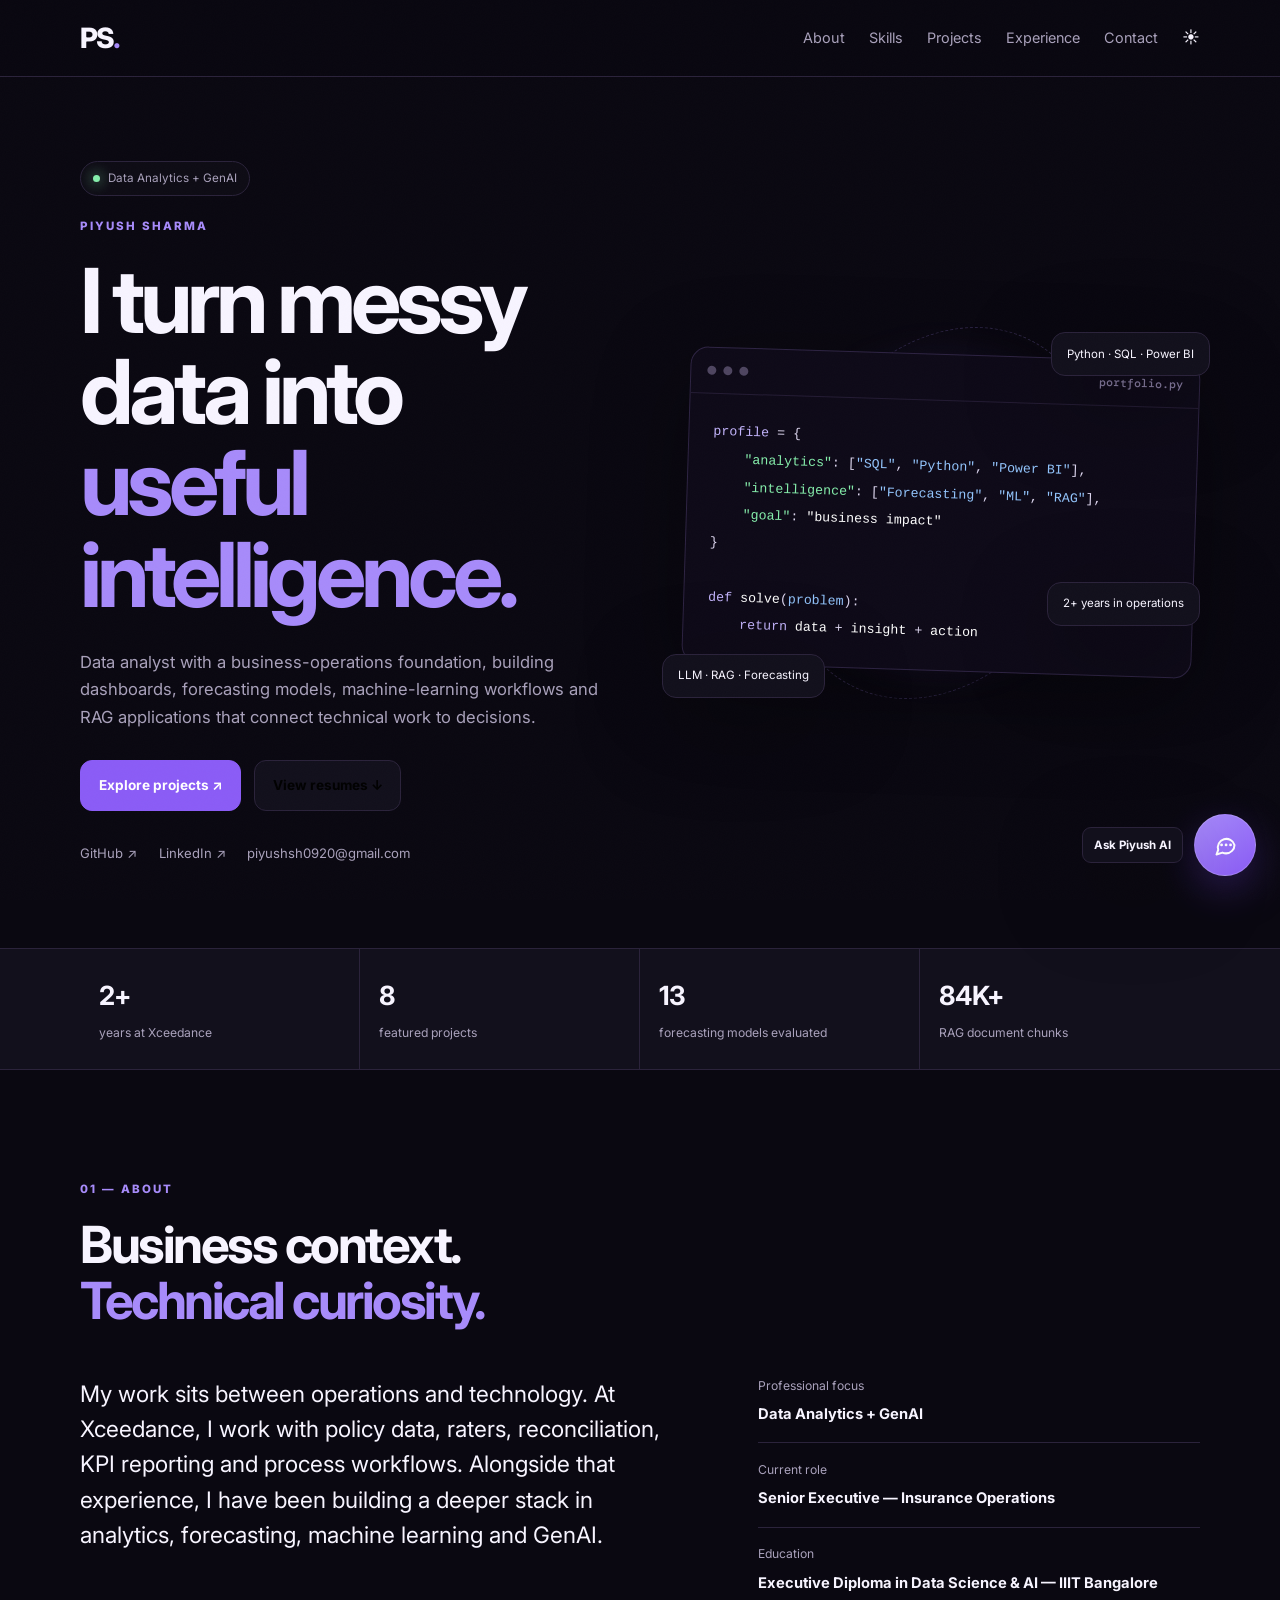
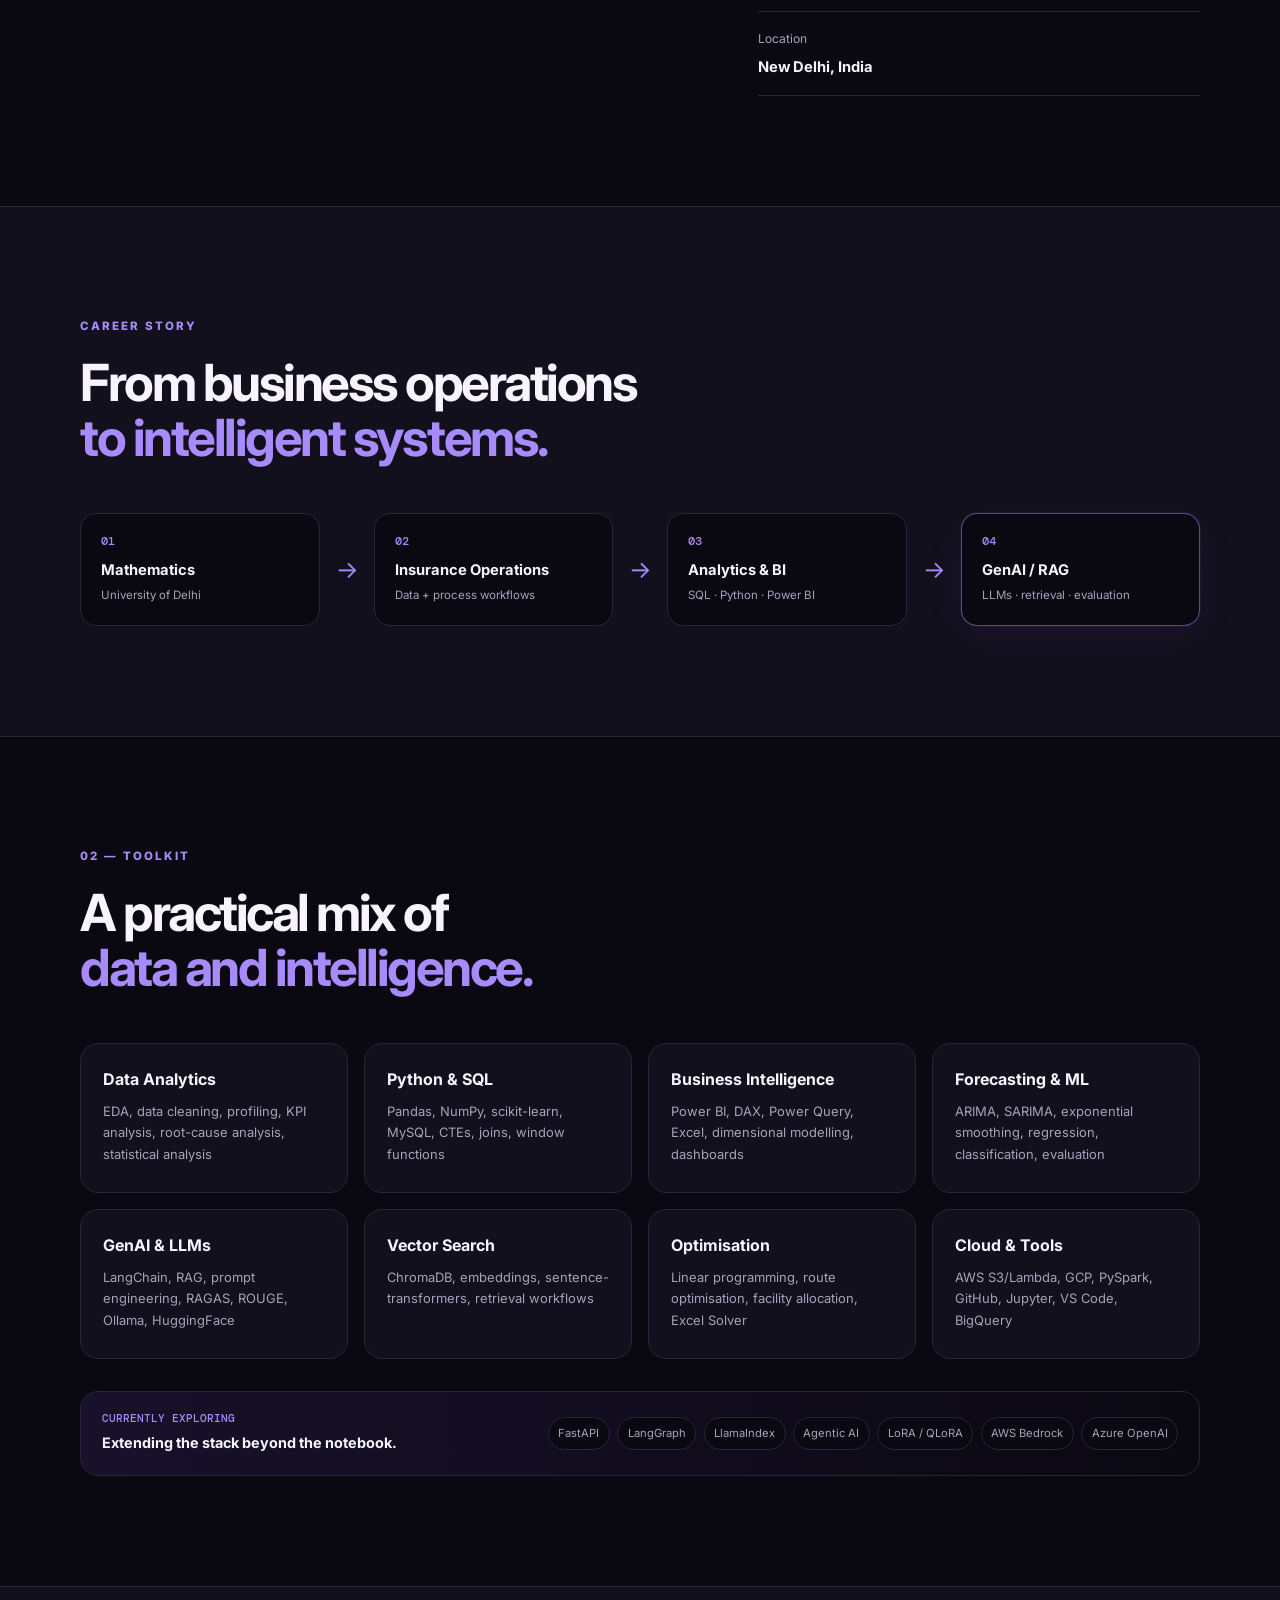
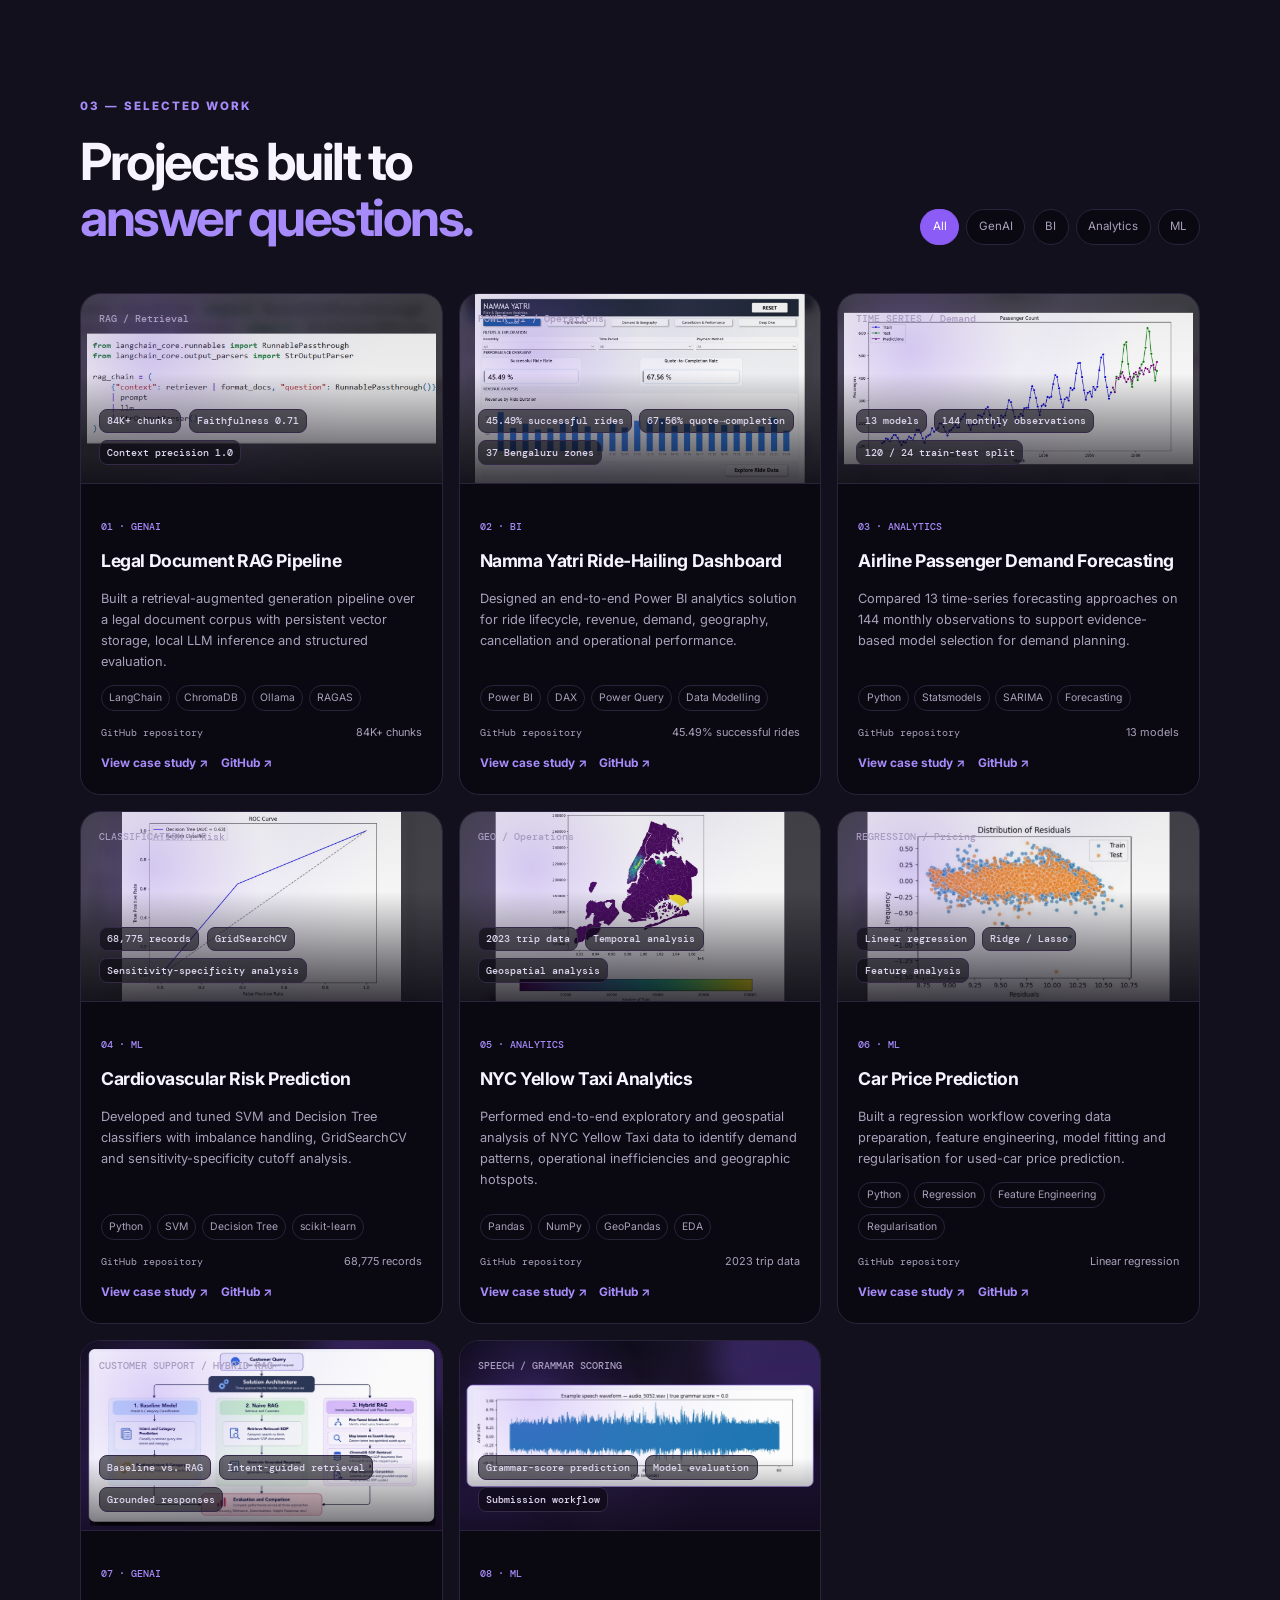
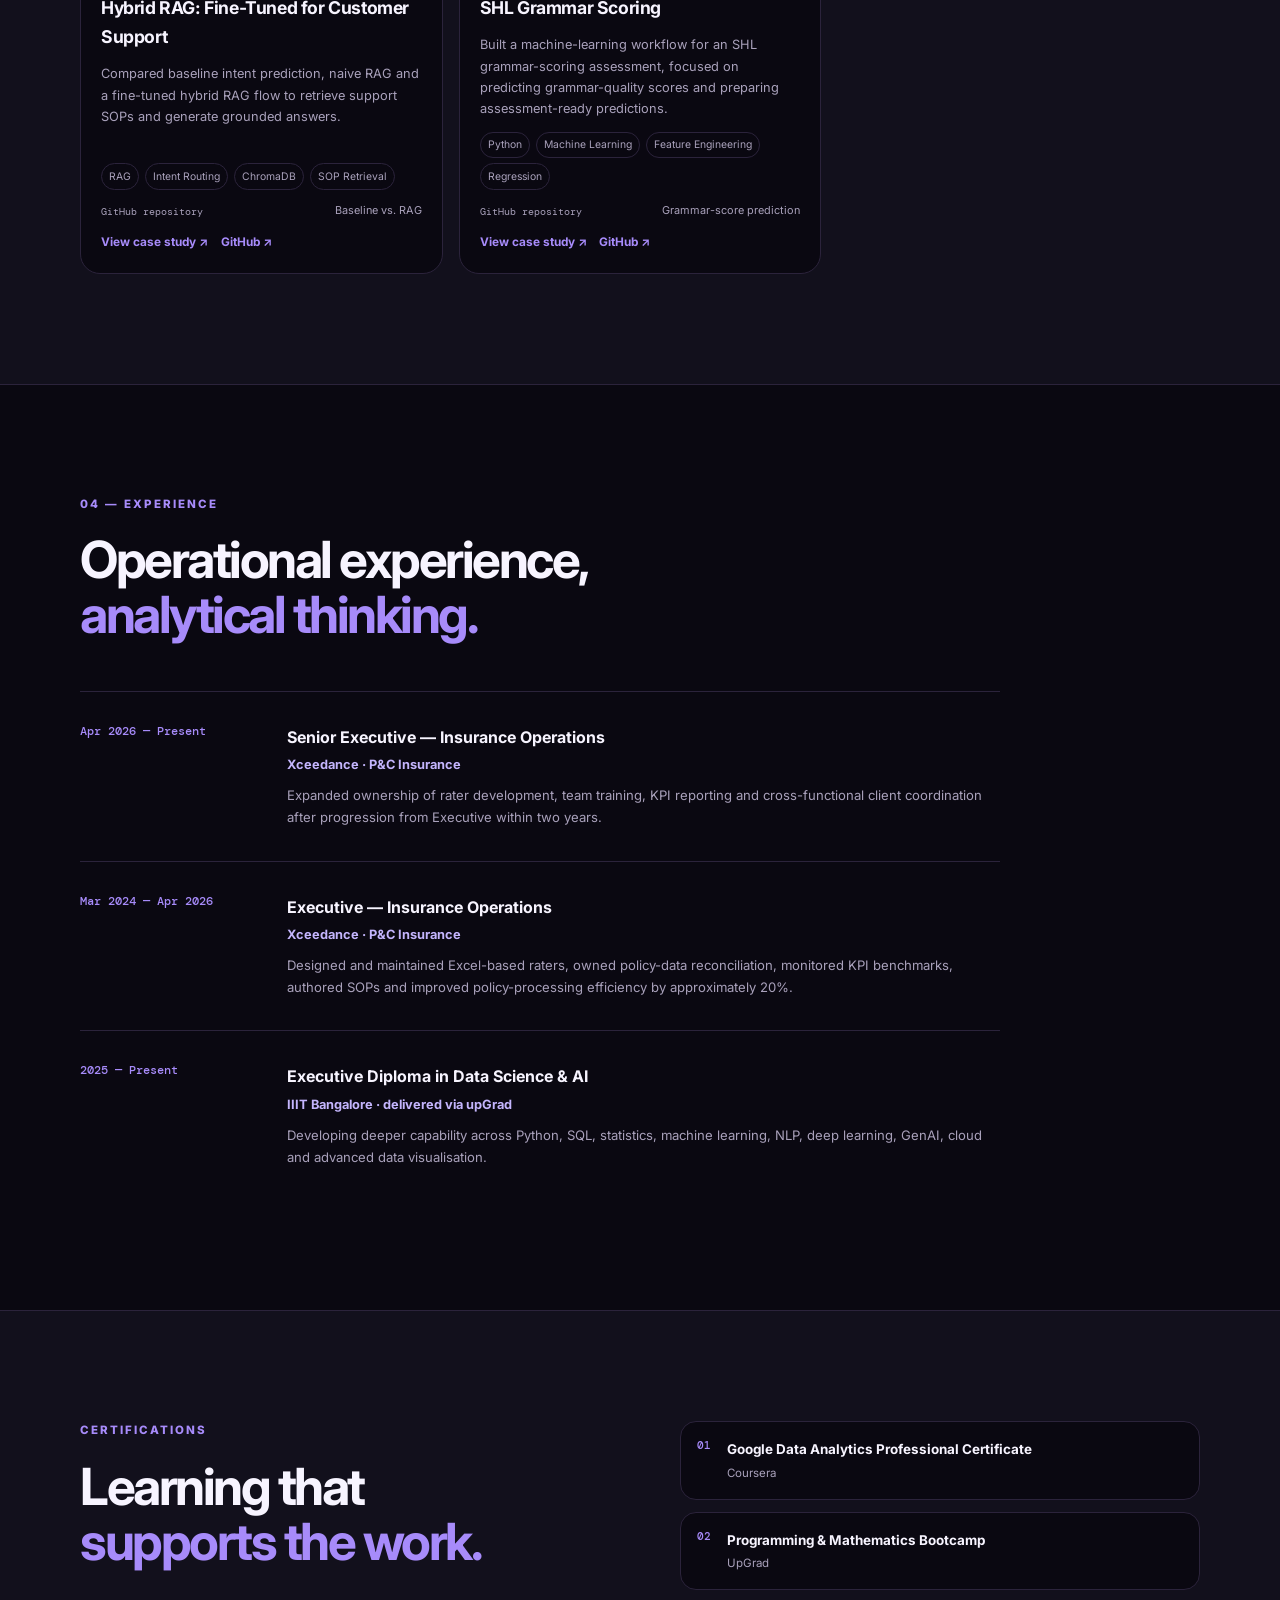
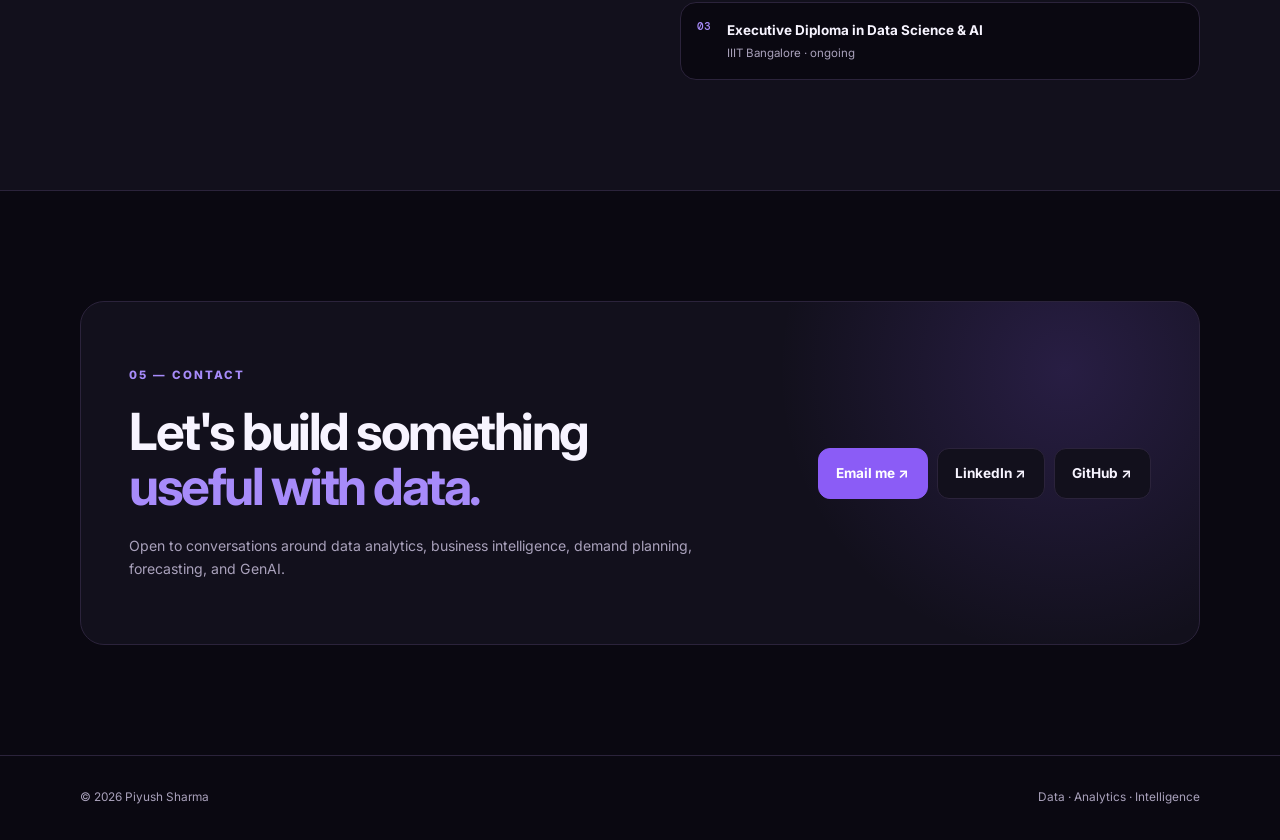
==== commit 0d35182e: "Add files via upload" ====
--- a/index.html
+++ b/index.html
@@ -16,7 +16,7 @@
   <link rel="preconnect" href="https://fonts.googleapis.com" />
   <link rel="preconnect" href="https://fonts.gstatic.com" crossorigin />
   <link href="https://fonts.googleapis.com/css2?family=DM+Mono:wght@400;500&family=Inter:wght@400;500;600;700;800&display=swap" rel="stylesheet" />
-  <link rel="stylesheet" href="style.css" />
+  <link rel="stylesheet" href="style.css?v=20261026-fix2" />
 </head>
 <body data-page="home">
   <div class="noise"></div>
@@ -208,7 +208,7 @@
     </div>
   </footer>
 
-  <script src="script.js"></script>
-  <script src="chat-widget.js"></script>
+  <script src="script.js?v=20261026-fix2"></script>
+  <script src="chat-widget.js?v=20261026-fix2"></script>
 </body>
 </html>
--- a/style.css
+++ b/style.css
@@ -9,6 +9,10 @@
 .skills-grid{display:grid;grid-template-columns:repeat(4,1fr);gap:1rem}.skill-card{padding:1.35rem;border:1px solid var(--line);border-radius:18px;background:var(--surface);min-height:150px;transition:.22s}.skill-card:hover{transform:translateY(-4px);border-color:rgba(167,139,250,.35);box-shadow:var(--shadow)}.skill-card h3{font-size:1rem;margin-bottom:.55rem}.skill-card p{font-size:.81rem;color:var(--muted)}.exploring{margin-top:2rem;padding:1.2rem 1.3rem;border:1px solid var(--line);border-radius:18px;background:linear-gradient(90deg,rgba(139,92,246,.11),transparent);display:flex;justify-content:space-between;gap:2rem;align-items:center}.exploring-label{display:block;color:var(--accent);font:500 .68rem 'DM Mono',monospace;margin-bottom:.25rem}.exploring strong{font-size:.9rem}.exploring-tags{display:flex;justify-content:flex-end;flex-wrap:wrap;gap:.45rem}.exploring-tag{border:1px solid var(--line);border-radius:999px;padding:.4rem .6rem;color:var(--muted);font-size:.7rem;background:var(--bg)}
 .filters{display:flex;flex-wrap:wrap;gap:.45rem;justify-content:flex-end}.filter{cursor:pointer;border:1px solid var(--line);border-radius:999px;background:var(--bg);color:var(--muted);font-size:.72rem;padding:.48rem .72rem}.filter.active,.filter:hover{background:var(--accent2);color:#fff;border-color:var(--accent2)}.projects-grid{display:grid;grid-template-columns:repeat(3,1fr);gap:1rem}.project-card{display:flex;flex-direction:column;gap:1rem;background:var(--bg);border:1px solid var(--line);border-radius:20px;overflow:hidden;transition:.22s}.project-card:hover{transform:translateY(-6px);border-color:rgba(167,139,250,.35);box-shadow:var(--shadow)}.project-visual{height:190px;position:relative;display:block;overflow:hidden;background:linear-gradient(135deg,#161025,#0e0a18);border-bottom:1px solid var(--line)}
 .project-visual img{position:absolute;inset:0;width:100%;height:100%;object-fit:cover;display:block;transition:transform .45s ease,filter .35s ease}
+/* Supplied project visuals: keep diagram and full audio waveform legible. */
+.project-visual--hybrid-rag .project-image-shade{background:linear-gradient(180deg,rgba(8,6,14,.015) 0%,rgba(8,6,14,.015) 62%,rgba(8,6,14,.58) 100%)}
+.project-visual--shl-grammar .project-image-shade{background:linear-gradient(180deg,rgba(8,6,14,.01) 0%,rgba(8,6,14,.01) 62%,rgba(8,6,14,.62) 100%)}
+
 .project-image-shade{position:absolute;inset:0;background:linear-gradient(180deg,rgba(8,6,14,.08) 0%,rgba(8,6,14,.04) 42%,rgba(8,6,14,.78) 100%);z-index:1;pointer-events:none}
 .project-card:hover .project-visual img{transform:scale(1.035);filter:saturate(1.03)}
 .project-visual:focus-visible{outline:2px solid var(--accent);outline-offset:-2px}.project-visual::after{content:'';position:absolute;inset:0;background:radial-gradient(circle at 20% 30%,rgba(139,92,246,.28),transparent 35%),linear-gradient(115deg,transparent 30%,rgba(167,139,250,.08),transparent 72%)}.project-visual-inner{position:absolute;inset:18px;display:flex;flex-direction:column;justify-content:space-between;z-index:2}.mini-label{color:#a99cc0;font:500 .64rem 'DM Mono',monospace}.mini-metrics{display:flex;gap:.45rem;flex-wrap:wrap}.mini-metric{font:500 .63rem 'DM Mono',monospace;padding:.3rem .45rem;border:1px solid #342947;border-radius:8px;background:rgba(10,8,17,.58);color:#ddd6ef}.project-body{padding:1.25rem;display:flex;flex-direction:column;gap:.8rem;flex:1}.project-number{color:var(--accent);font:500 .65rem 'DM Mono',monospace}.project-card h3{font-size:1.1rem;letter-spacing:-.4px}.project-card p{font-size:.8rem;color:var(--muted);flex:1}.tags{display:flex;flex-wrap:wrap;gap:.35rem}.tag{font-size:.65rem;color:var(--muted);border:1px solid var(--line);border-radius:999px;padding:.22rem .45rem}.project-meta{display:flex;align-items:center;justify-content:space-between;gap:1rem;color:var(--muted);font-size:.68rem}.project-actions{display:flex;gap:.8rem}.project-link{color:var(--accent);font-weight:700;font-size:.74rem}.repo-meta{font:400 .64rem 'DM Mono',monospace;color:var(--muted)}
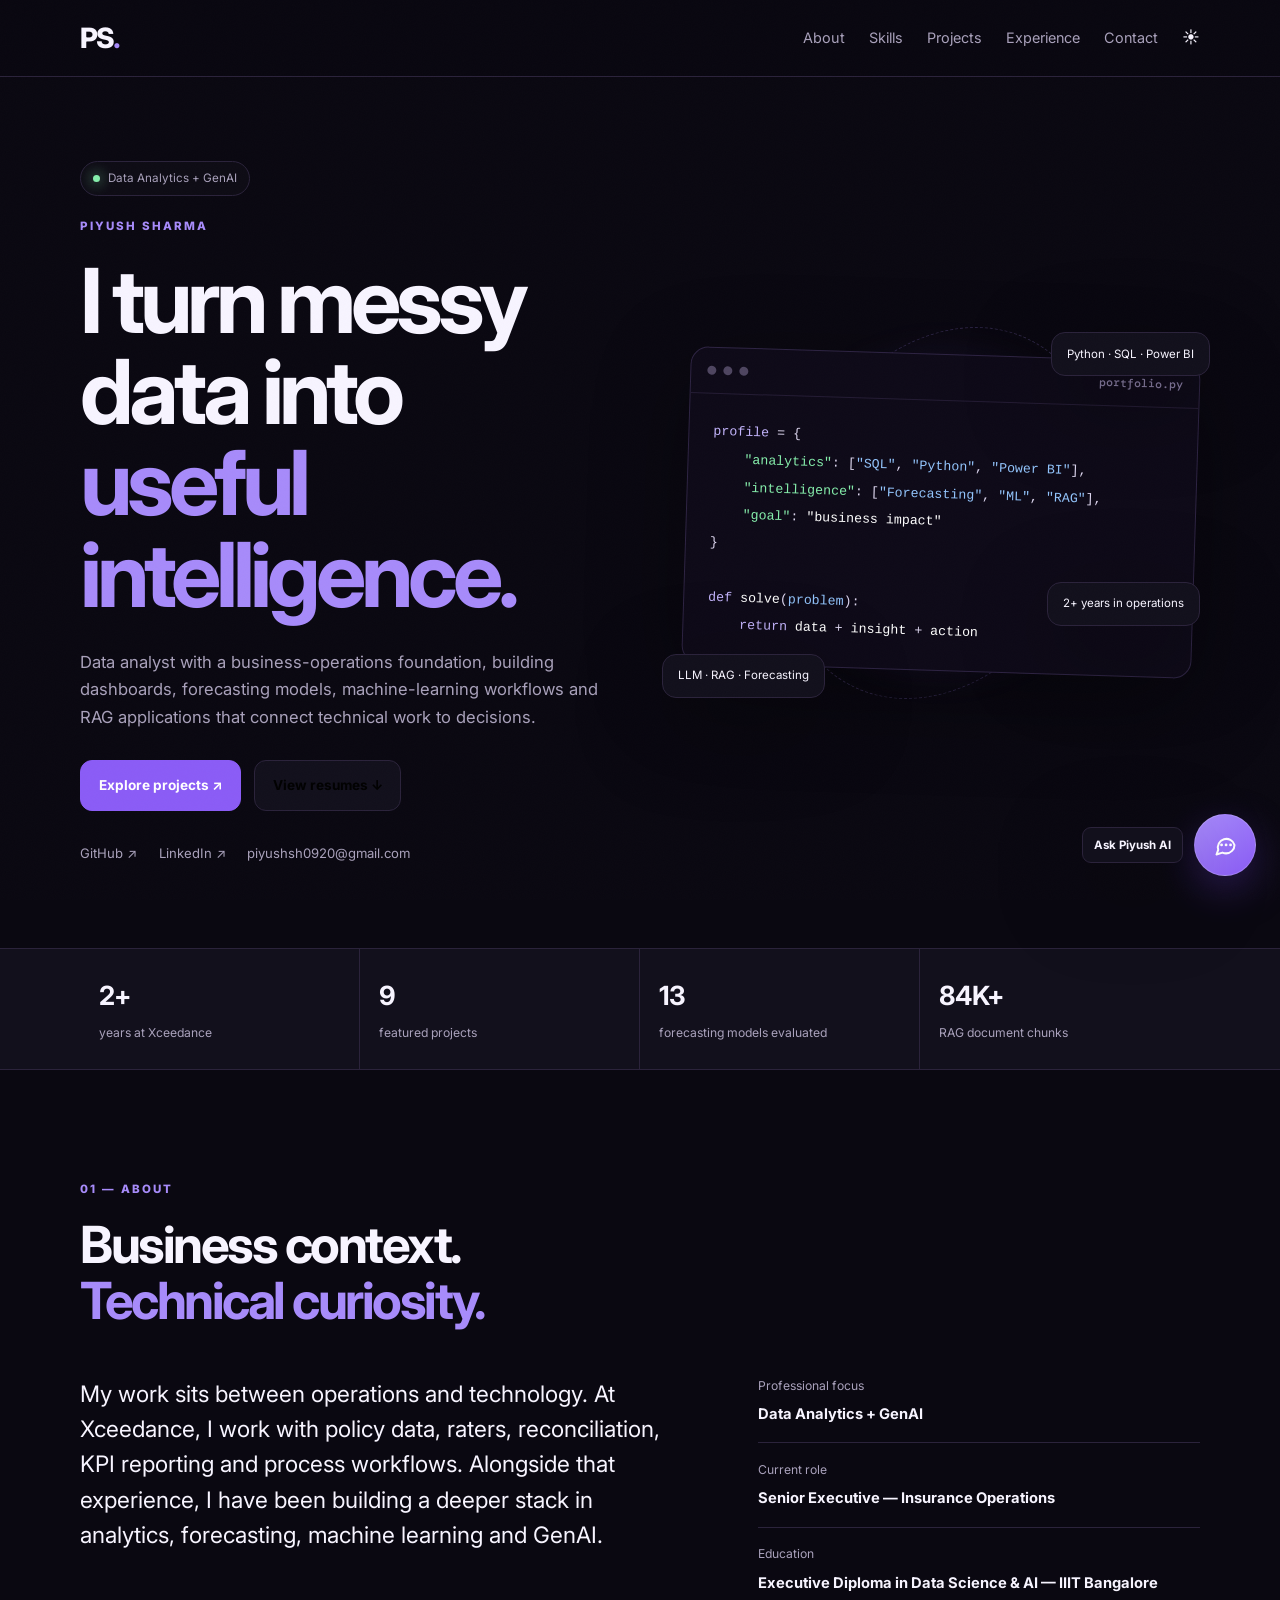
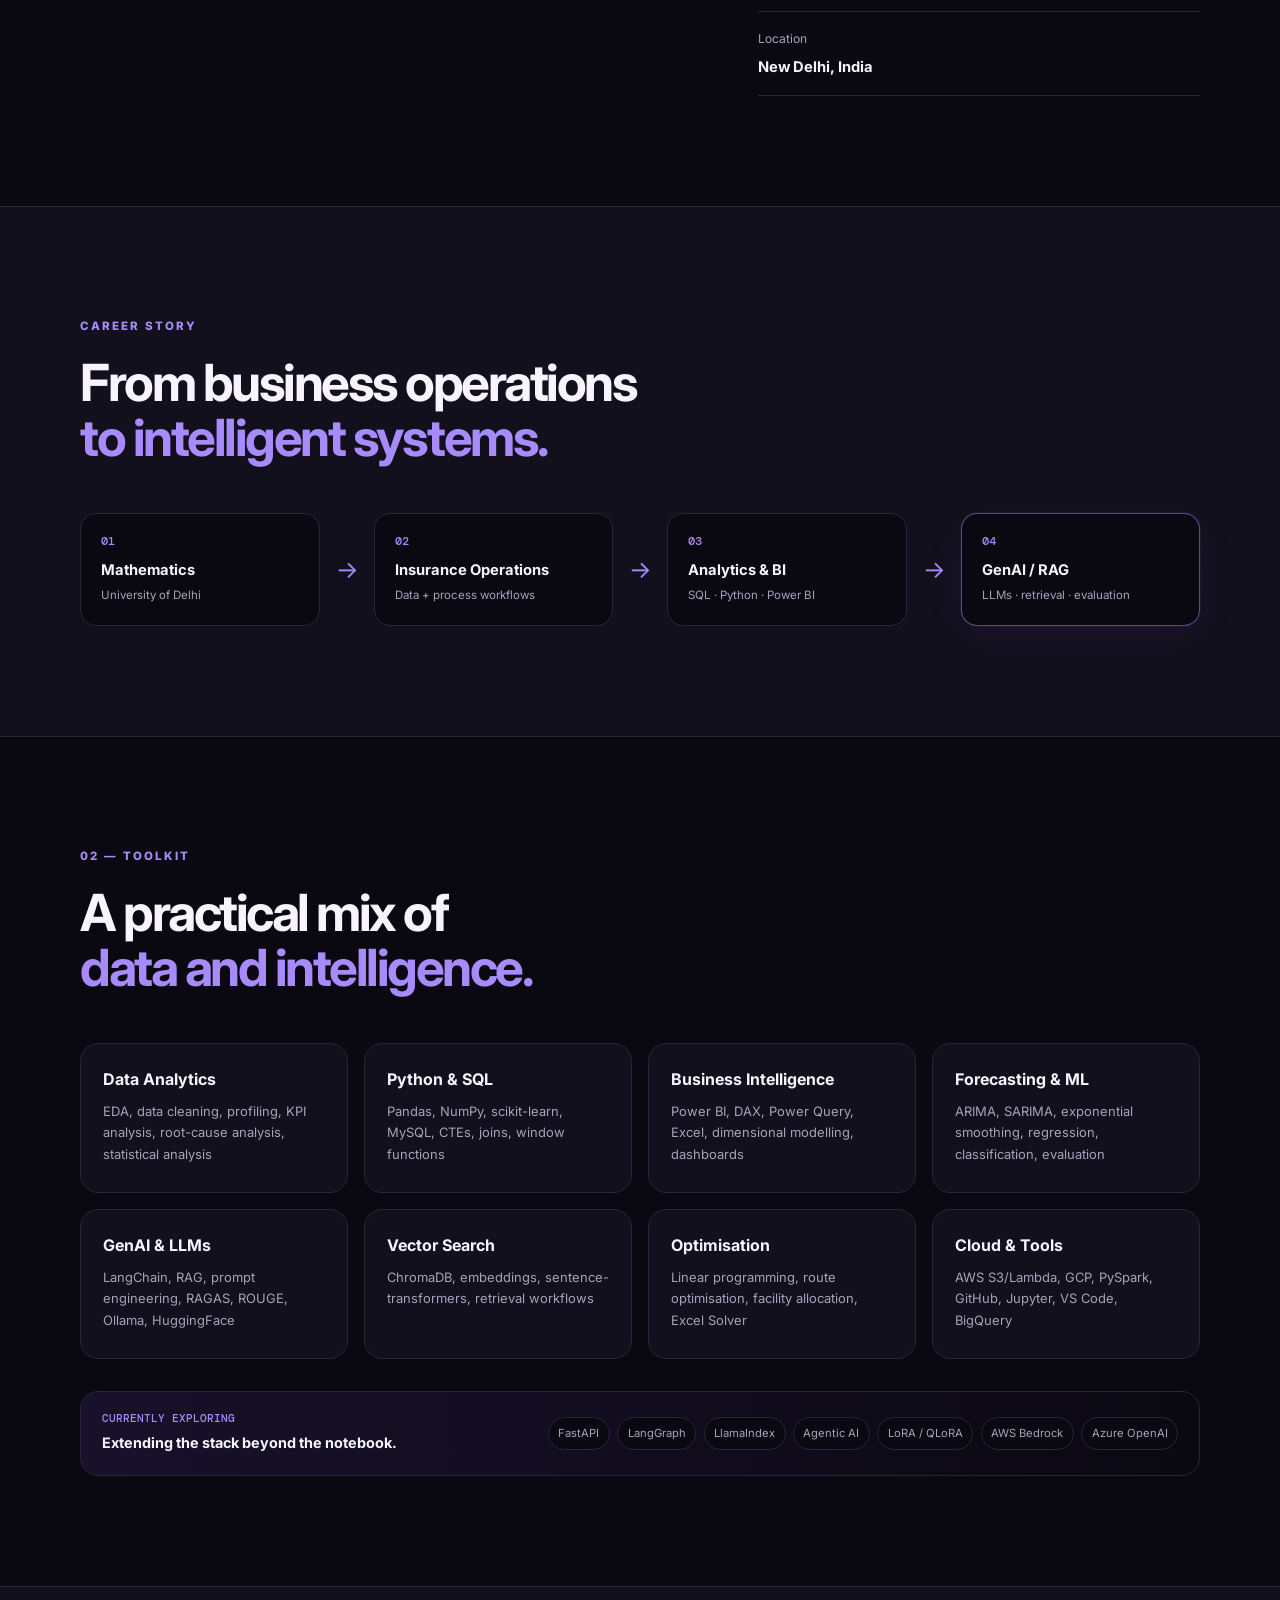
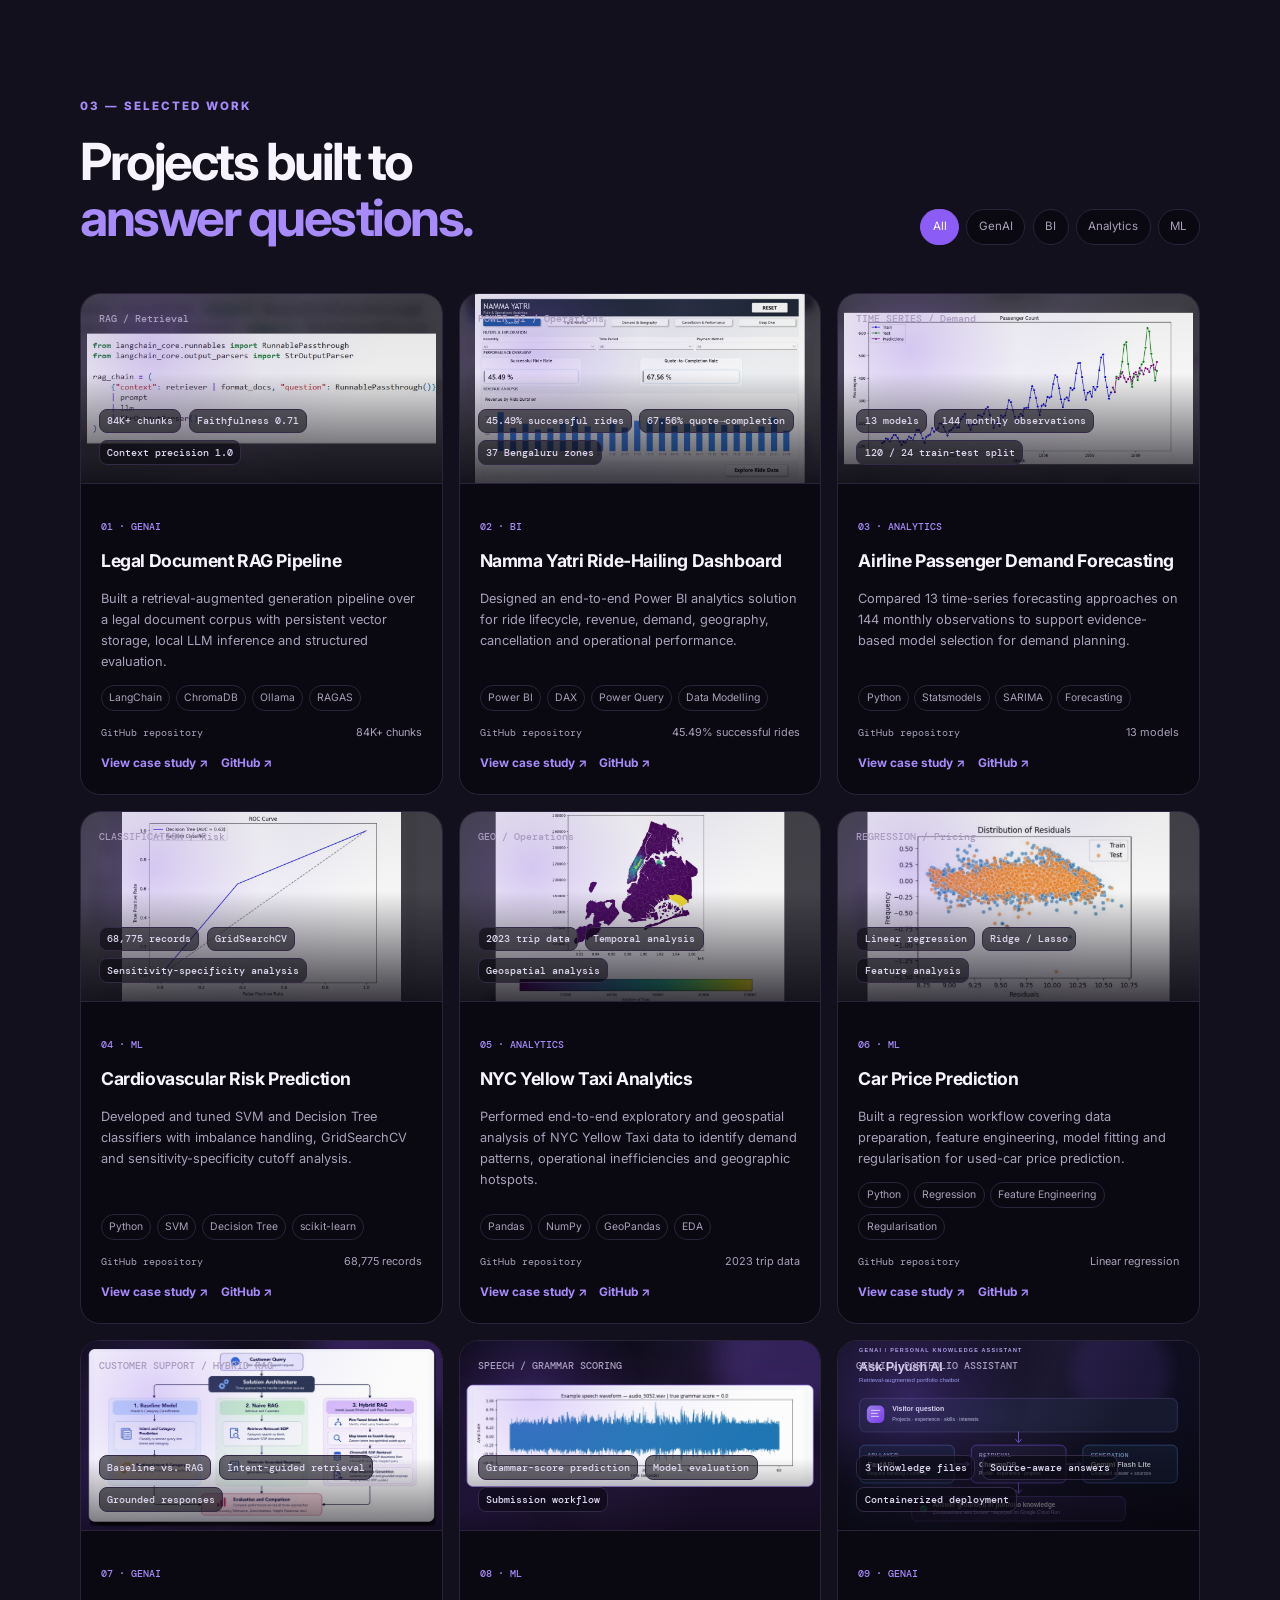
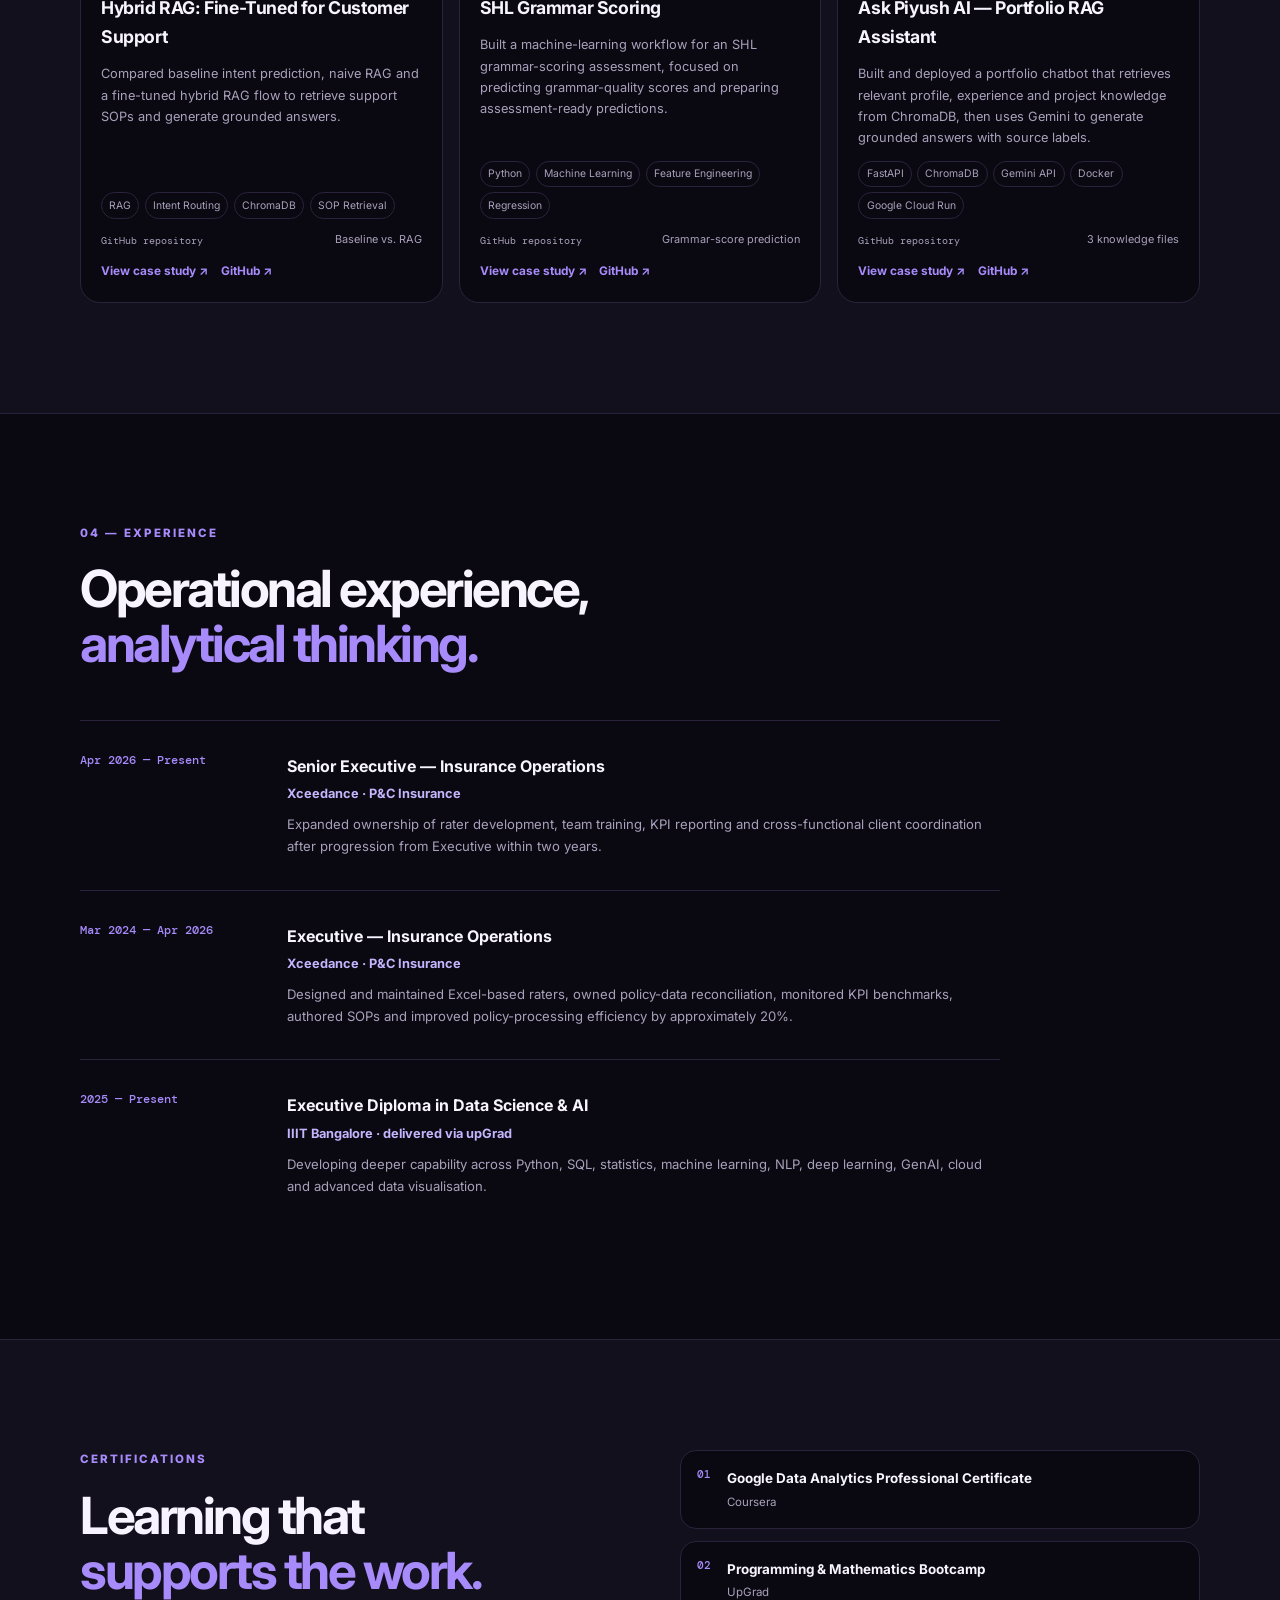
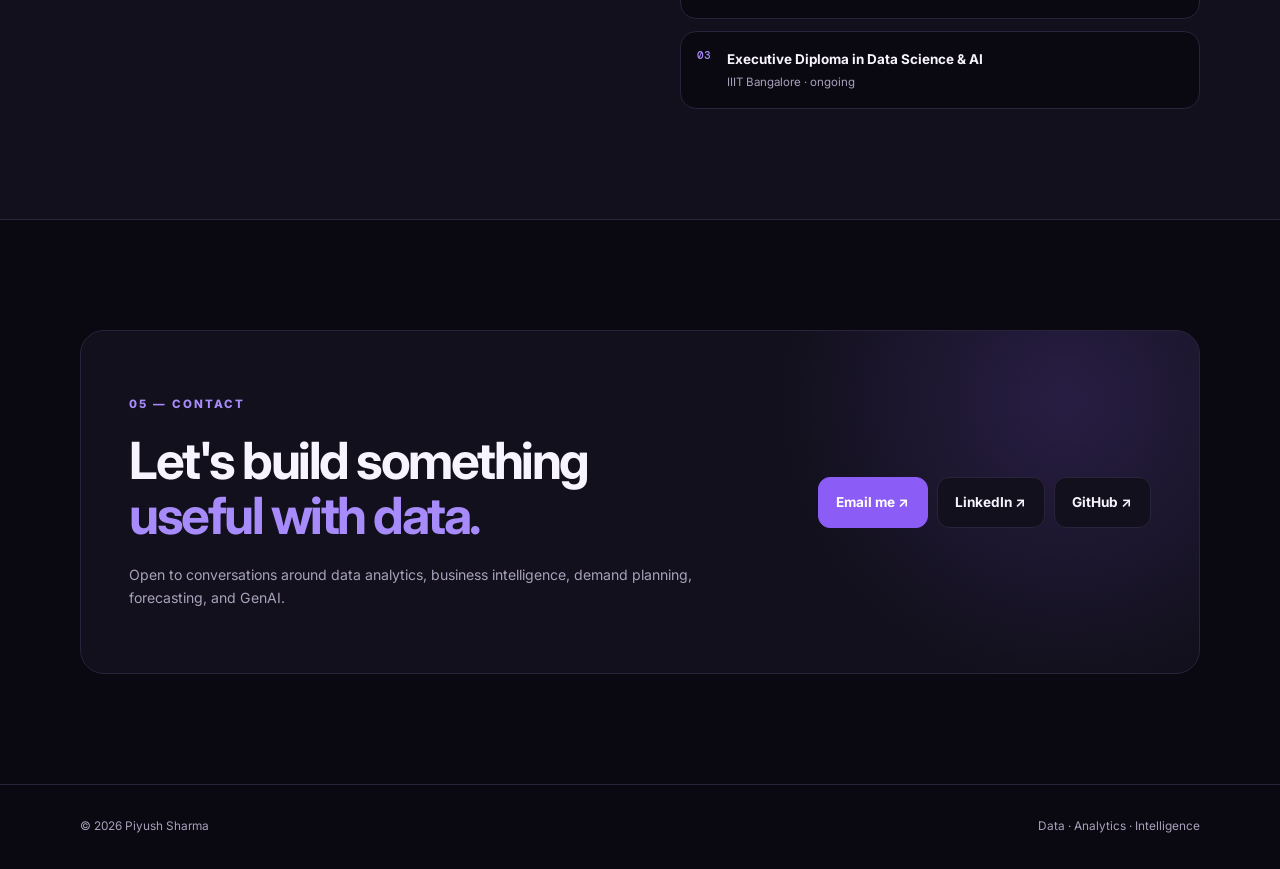
==== commit 40d839f3: "Add files via upload" ====
--- a/index.html
+++ b/index.html
@@ -80,7 +80,7 @@
     <section class="stats-strip">
       <div class="container stats-grid">
         <div><strong>2+</strong><span>years at Xceedance</span></div>
-        <div><strong>8</strong><span>featured projects</span></div>
+        <div><strong>9</strong><span>featured projects</span></div>
         <div><strong>13</strong><span>forecasting models evaluated</span></div>
         <div><strong>84K+</strong><span>RAG document chunks</span></div>
       </div>
@@ -208,7 +208,7 @@
     </div>
   </footer>
 
-  <script src="script.js?v=20261026-fix2"></script>
-  <script src="chat-widget.js?v=20261026-fix2"></script>
+  <script src="script.js?v=20261026-chat-contract"></script>
+  <script src="chat-widget.js?v=20261026-chat-contract"></script>
 </body>
 </html>
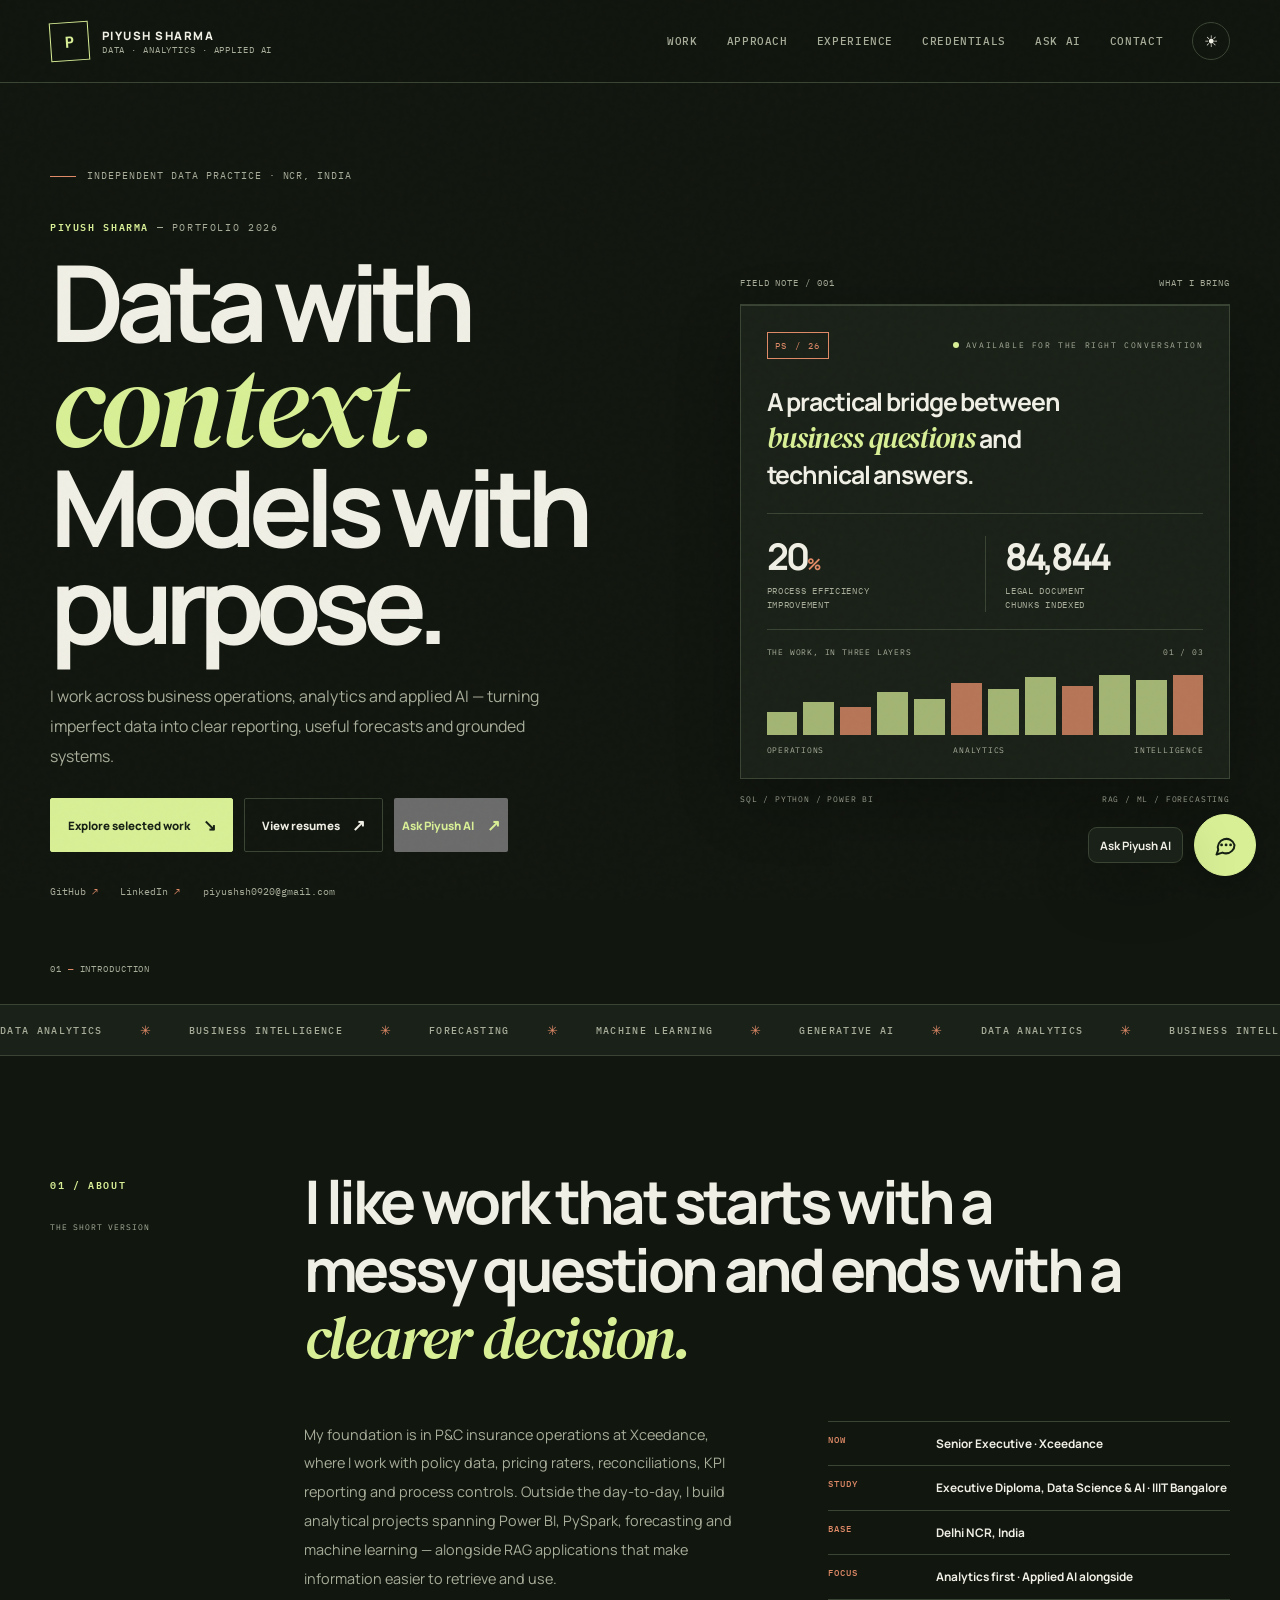
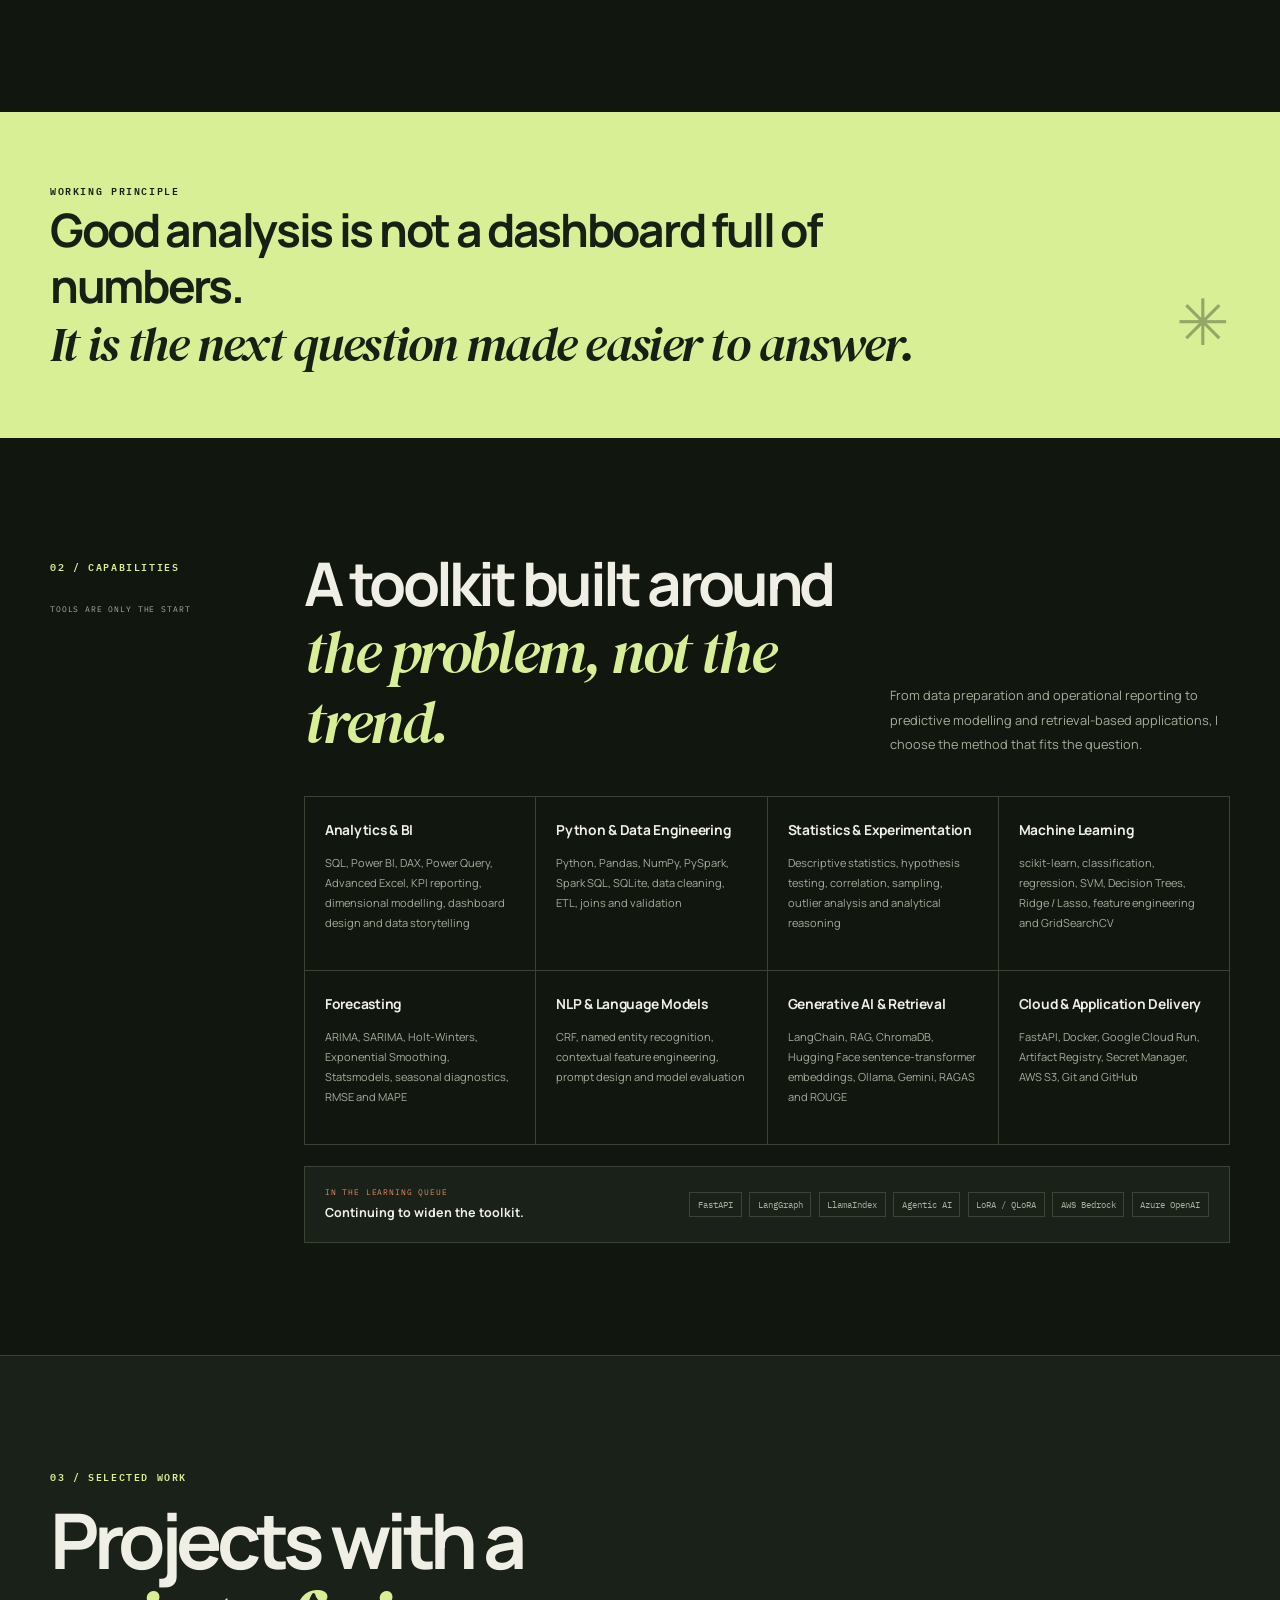
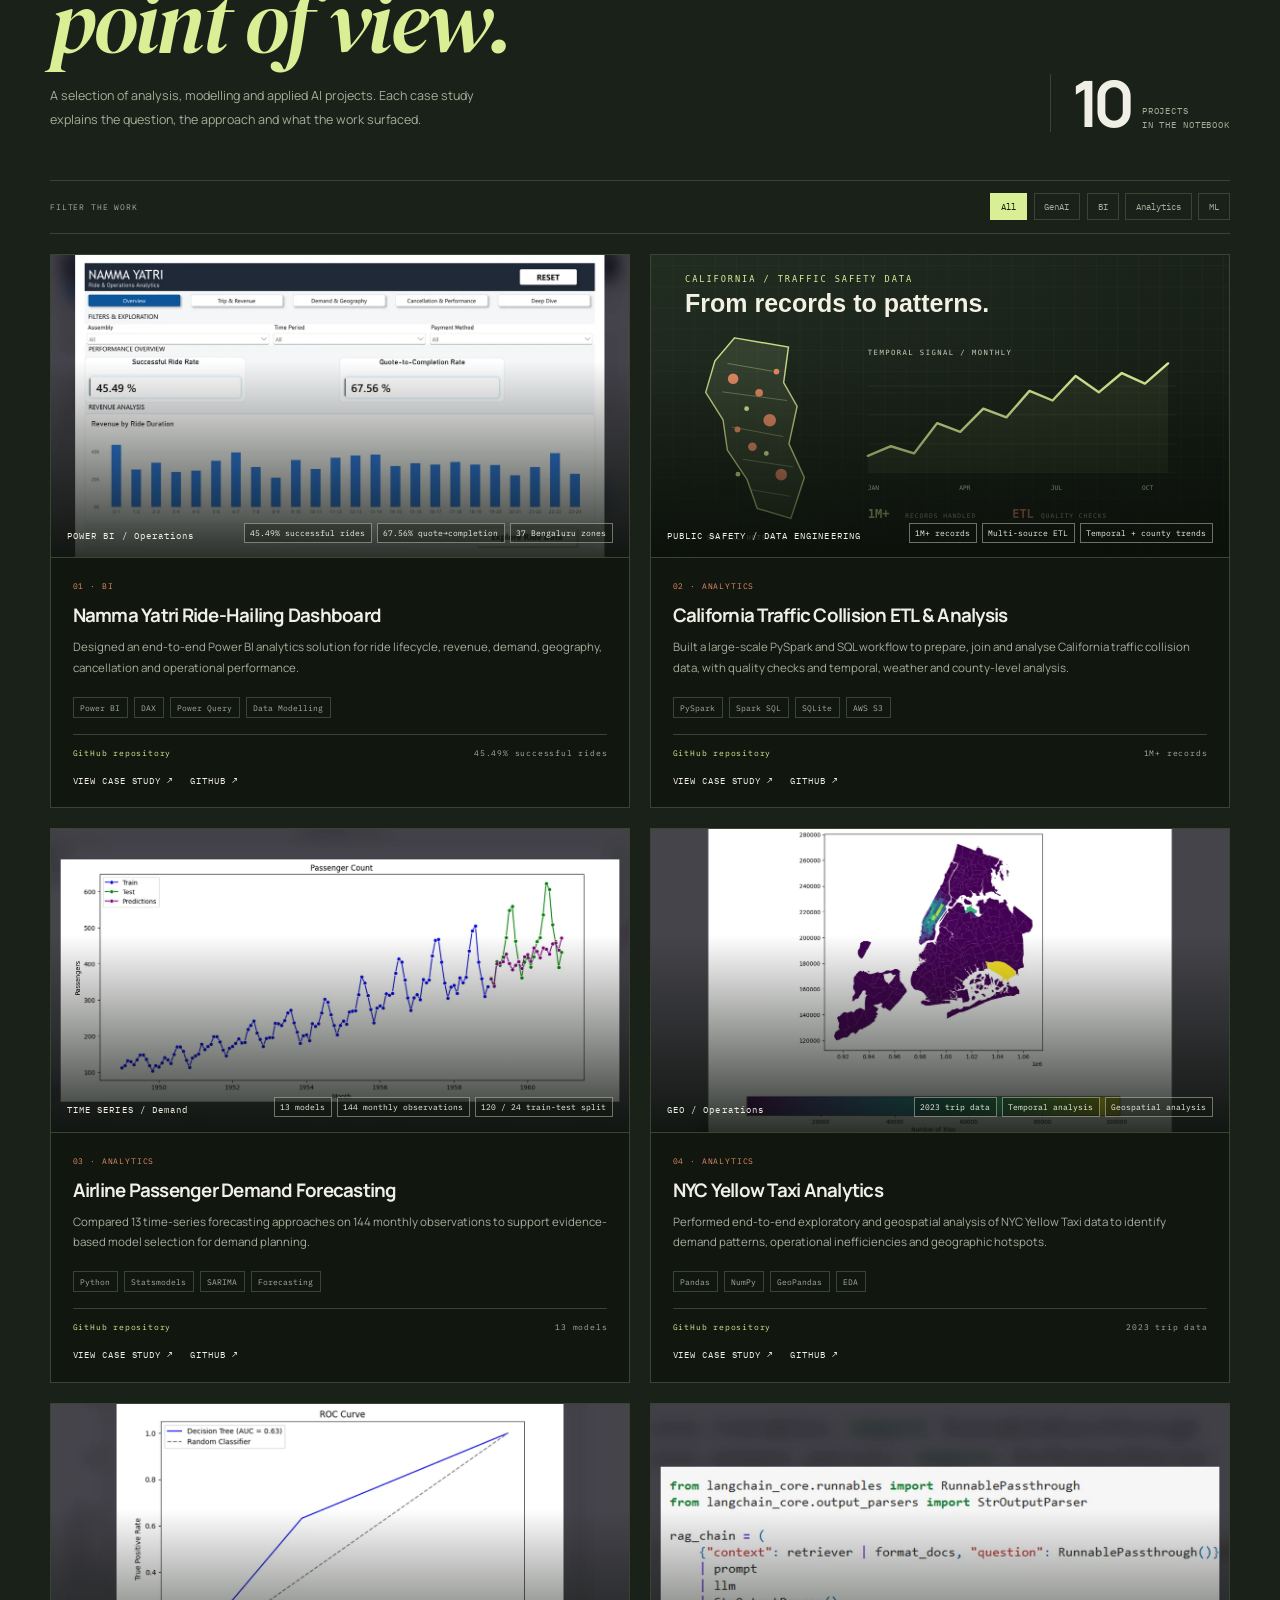
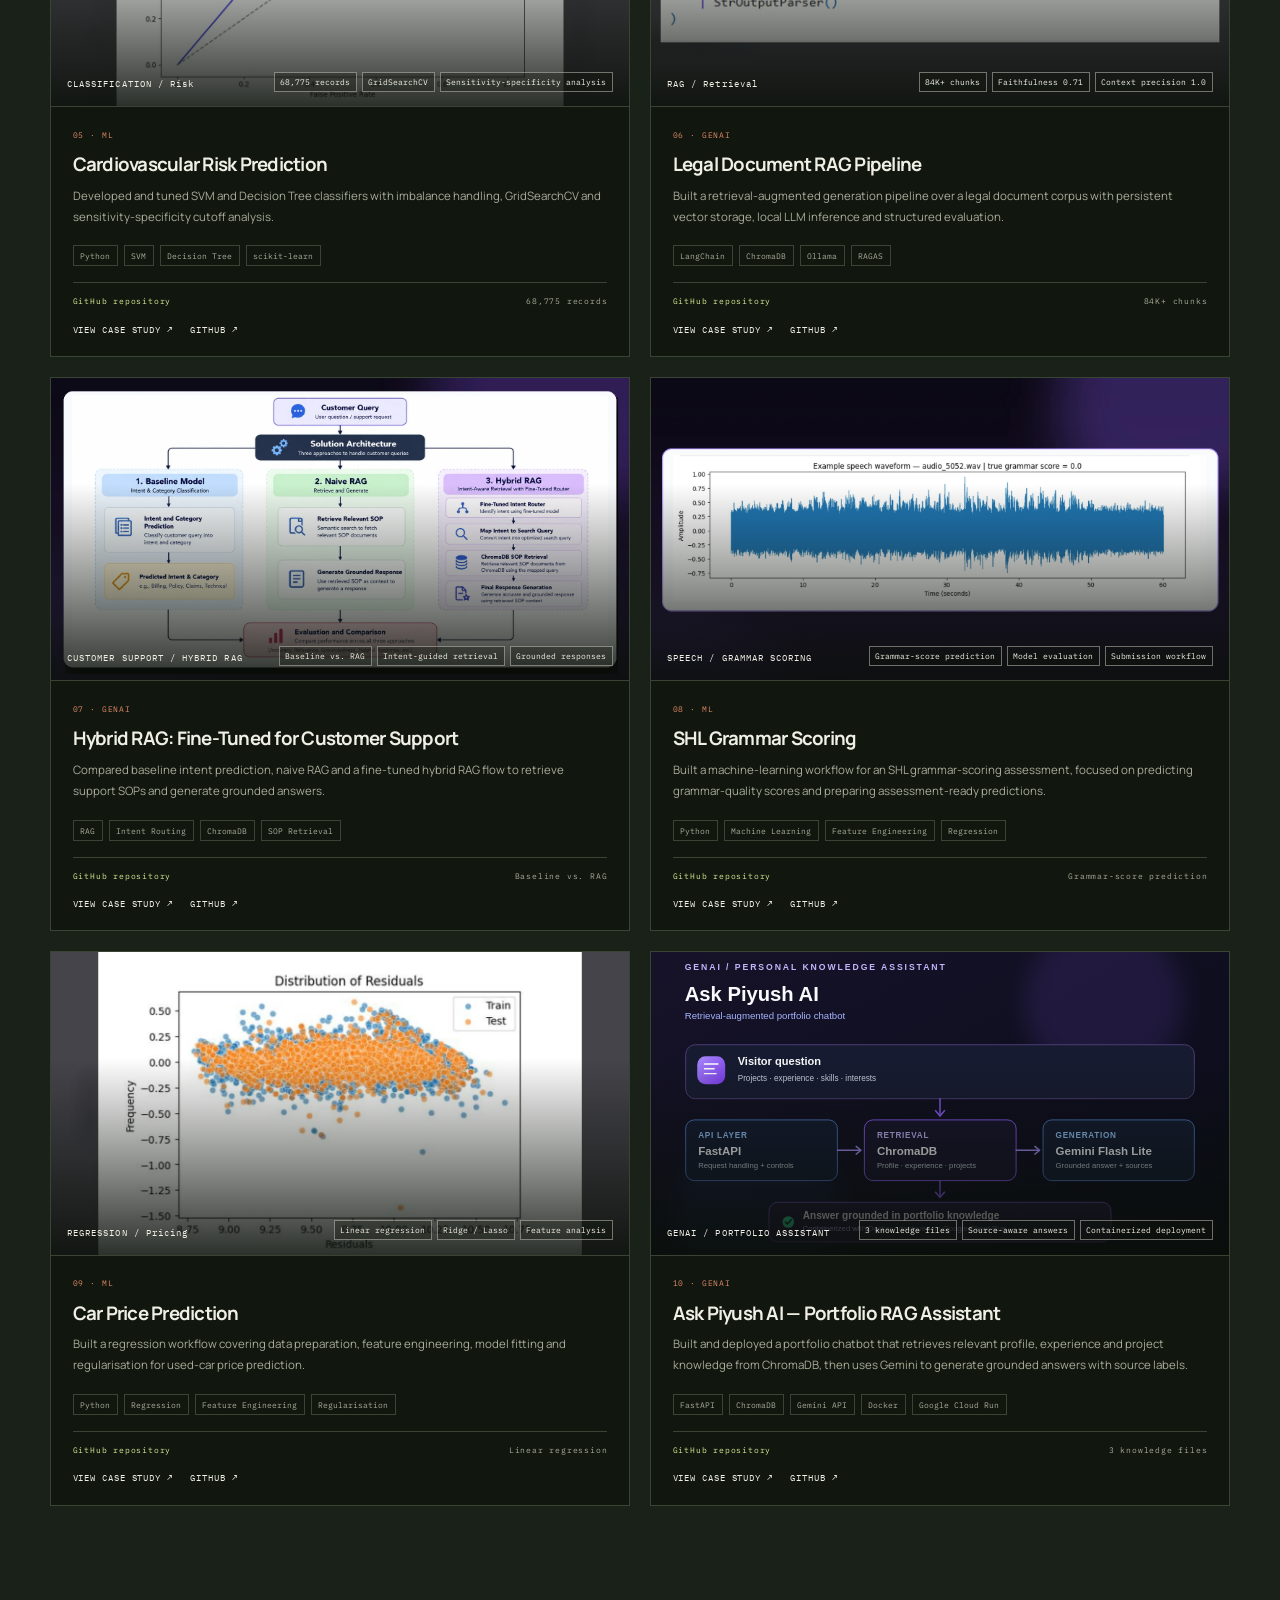
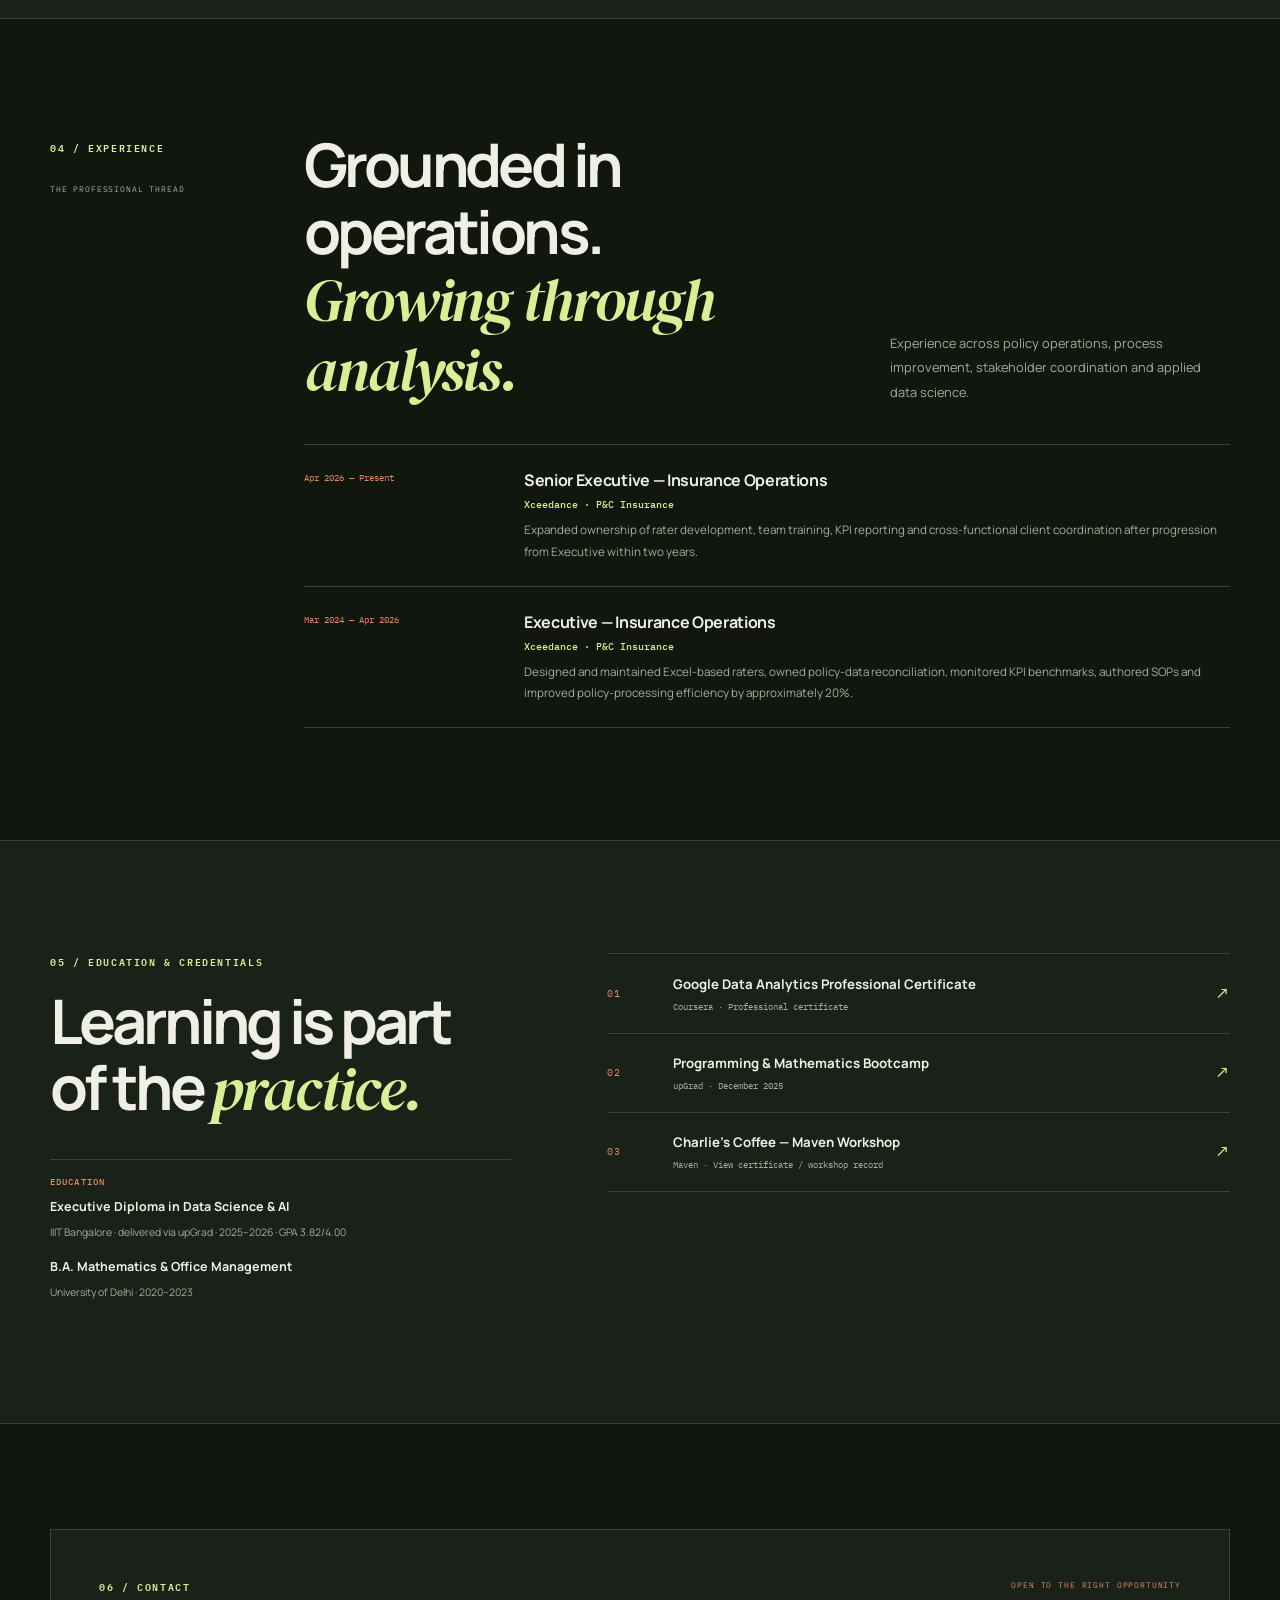
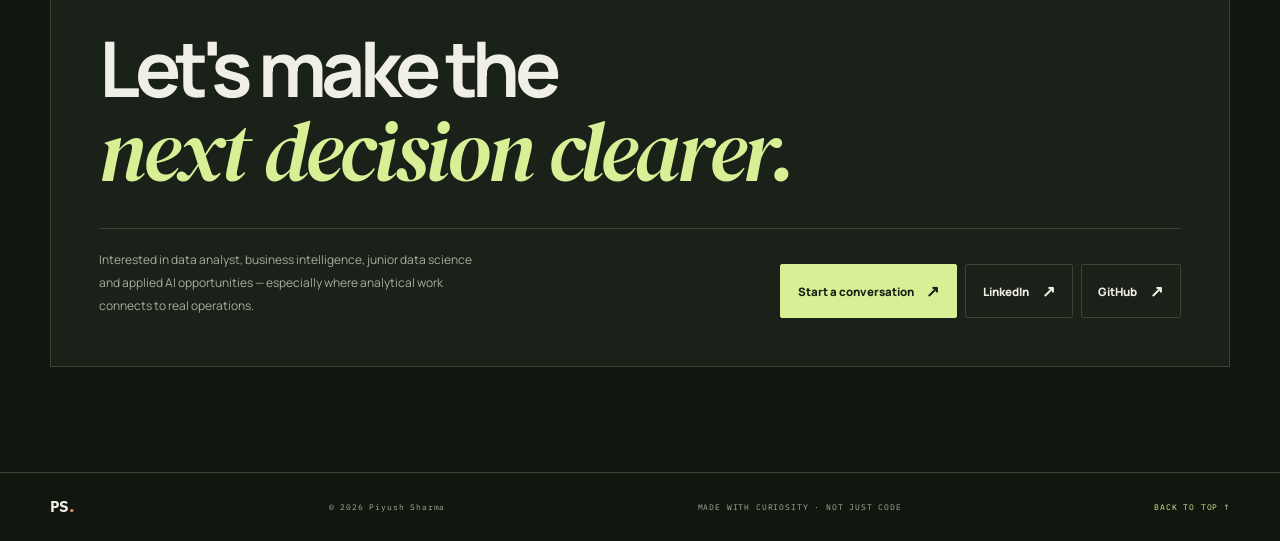
==== commit 115ee27d: "Add files via upload" ====
--- a/index.html
+++ b/index.html
@@ -3,212 +3,153 @@
 <head>
   <meta charset="UTF-8" />
   <meta name="viewport" content="width=device-width, initial-scale=1.0" />
-  <meta name="theme-color" content="#0b0914" />
-  <meta name="description" content="Piyush Sharma — hybrid Data Analytics + GenAI professional portfolio. Analytics, BI, forecasting, machine learning and RAG systems." />
-  <meta property="og:title" content="Piyush Sharma | Data Analytics × GenAI" />
-  <meta property="og:description" content="A hybrid Data Analytics + GenAI portfolio featuring dashboards, forecasting, machine learning and RAG systems." />
+  <meta name="theme-color" content="#11160f" />
+  <meta name="description" content="Piyush Sharma — Data Analytics, Business Intelligence and applied AI. Explore analytics, forecasting, machine learning and RAG projects." />
+  <meta property="og:title" content="Piyush Sharma — Data, with context." />
+  <meta property="og:description" content="An editorial portfolio of data analytics, BI, forecasting, machine learning and applied GenAI work." />
   <meta property="og:type" content="website" />
   <meta property="og:url" content="https://piyush0920.github.io/" />
   <meta property="og:image" content="https://piyush0920.github.io/assets/og-image.png" />
   <meta name="twitter:card" content="summary_large_image" />
-  <title>Piyush Sharma | Data Analytics × GenAI</title>
+  <title>Piyush Sharma — Data, with context.</title>
   <link rel="icon" href="assets/favicon.svg" type="image/svg+xml" />
   <link rel="preconnect" href="https://fonts.googleapis.com" />
   <link rel="preconnect" href="https://fonts.gstatic.com" crossorigin />
-  <link href="https://fonts.googleapis.com/css2?family=DM+Mono:wght@400;500&family=Inter:wght@400;500;600;700;800&display=swap" rel="stylesheet" />
-  <link rel="stylesheet" href="style.css?v=20261026-fix2" />
+  <link href="https://fonts.googleapis.com/css2?family=DM+Serif+Display:ital@0;1&family=IBM+Plex+Mono:wght@400;500;600&family=Manrope:wght@400;500;600;700;800&display=swap" rel="stylesheet" />
+  <link rel="stylesheet" href="style.css?v=20261101-editorial1" />
 </head>
 <body data-page="home">
-  <div class="noise"></div>
+  <a class="skip-link" href="#main">Skip to content</a>
   <header class="site-header">
-    <nav class="nav container">
-      <a class="brand" href="#home" aria-label="Piyush Sharma home">PS<span>.</span></a>
-      <button class="menu-toggle" aria-label="Open navigation" aria-expanded="false">☰</button>
+    <nav class="nav container" aria-label="Main navigation">
+      <a class="brand" href="#home" aria-label="Piyush Sharma home"><span class="brand-mark">P</span><span class="brand-copy">PIYUSH SHARMA<small>DATA · ANALYTICS · APPLIED AI</small></span></a>
+      <button class="menu-toggle" aria-label="Open navigation" aria-expanded="false">MENU</button>
       <div class="nav-links">
-        <a href="#about">About</a>
-        <a href="#skills">Skills</a>
-        <a href="#projects">Projects</a>
+        <a href="#work">Work</a>
+        <a href="#approach">Approach</a>
         <a href="#experience">Experience</a>
+        <a href="#credentials">Credentials</a>
+        <a href="ask-piyush-ai.html">Ask AI</a>
         <a href="#contact">Contact</a>
-        <button id="theme-toggle" class="theme-btn" aria-label="Switch theme">☀</button>
+        <button id="theme-toggle" class="theme-btn" aria-label="Switch colour mode" title="Switch colour mode">☀</button>
       </div>
     </nav>
   </header>
 
-  <main>
+  <main id="main">
     <section id="home" class="hero container">
       <div class="hero-copy reveal">
-        <div class="status"><span></span> Data Analytics + GenAI</div>
-        <p class="eyebrow">PIYUSH SHARMA</p>
-        <h1>I turn messy data into <span>useful intelligence.</span></h1>
-        <p class="hero-text">
-          Data analyst with a business-operations foundation, building dashboards, forecasting models,
-          machine-learning workflows and RAG applications that connect technical work to decisions.
-        </p>
+        <div class="hero-kicker"><span class="kicker-line"></span><span>INDEPENDENT DATA PRACTICE · NCR, INDIA</span></div>
+        <p class="eyebrow">PIYUSH SHARMA <span>— PORTFOLIO 2026</span></p>
+        <h1>Data with<br /><em>context.</em><br />Models with<br />purpose.</h1>
+        <p class="hero-text">I work across business operations, analytics and applied AI — turning imperfect data into clear reporting, useful forecasts and grounded systems.</p>
         <div class="hero-actions">
-          <a class="btn primary" href="#projects">Explore projects ↗</a>
-          <button class="btn secondary" id="resume-menu">View resumes ↓</button>
+          <a class="btn primary" href="#work">Explore selected work <span>↘</span></a>
+          <button class="btn secondary" id="resume-menu">View resumes <span>↗</span></button>
+          <button class="btn text-btn" type="button" data-open-chat>Ask Piyush AI <span>↗</span></button>
         </div>
         <div class="socials">
-          <a href="https://github.com/piyush0920" target="_blank" rel="noreferrer">GitHub ↗</a>
-          <a href="https://www.linkedin.com/in/piyush-sharma-6591171ba/" target="_blank" rel="noreferrer">LinkedIn ↗</a>
+          <a href="https://github.com/piyush0920" target="_blank" rel="noreferrer">GitHub <span>↗</span></a>
+          <a href="https://www.linkedin.com/in/piyush-sharma-6591171ba/" target="_blank" rel="noreferrer">LinkedIn <span>↗</span></a>
           <a href="mailto:piyushsh0920@gmail.com">piyushsh0920@gmail.com</a>
         </div>
       </div>
 
-      <div class="hero-visual reveal">
-        <div class="visual-glow"></div>
-        <div class="data-orbit orbit-a"></div>
-        <div class="data-orbit orbit-b"></div>
-        <div class="code-window">
-          <div class="window-bar"><span class="dot"></span><span class="dot"></span><span class="dot"></span><span>portfolio.py</span></div>
-          <pre><code><span class="purple">profile</span> = {
-    <span class="green">"analytics"</span>: [<span class="blue">"SQL"</span>, <span class="blue">"Python"</span>, <span class="blue">"Power BI"</span>],
-    <span class="green">"intelligence"</span>: [<span class="blue">"Forecasting"</span>, <span class="blue">"ML"</span>, <span class="blue">"RAG"</span>],
-    <span class="green">"goal"</span>: <span class="white">"business impact"</span>
-}
-
-<span class="purple">def</span> <span class="white">solve</span>(<span class="blue">problem</span>):
-    <span class="purple">return</span> <span class="white">data</span> + <span class="white">insight</span> + <span class="white">action</span></code></pre>
+      <div class="hero-aside reveal" aria-label="Current work snapshot">
+        <div class="folio-label"><span>FIELD NOTE / 001</span><span>WHAT I BRING</span></div>
+        <div class="hero-note">
+          <div class="note-top"><span class="note-stamp">PS / 26</span><span class="note-status"><i></i> AVAILABLE FOR THE RIGHT CONVERSATION</span></div>
+          <p class="note-title">A practical bridge between<br /><em>business questions</em> and<br />technical answers.</p>
+          <div class="note-rule"></div>
+          <div class="note-metrics">
+            <div><strong>20<span>%</span></strong><small>PROCESS EFFICIENCY<br />IMPROVEMENT</small></div>
+            <div><strong>84,844</strong><small>LEGAL DOCUMENT<br />CHUNKS INDEXED</small></div>
+          </div>
+          <div class="mini-chart" aria-label="Illustrative analytics chart">
+            <div class="chart-head"><span>THE WORK, IN THREE LAYERS</span><span>01 / 03</span></div>
+            <div class="chart-bars"><i style="--h:38%"></i><i style="--h:55%"></i><i style="--h:47%"></i><i style="--h:72%"></i><i style="--h:60%"></i><i style="--h:87%"></i><i style="--h:76%"></i><i style="--h:96%"></i><i style="--h:82%"></i><i style="--h:100%"></i><i style="--h:91%"></i><i style="--h:100%"></i></div>
+            <div class="chart-labels"><span>OPERATIONS</span><span>ANALYTICS</span><span>INTELLIGENCE</span></div>
+          </div>
         </div>
-        <div class="floating-pill pill-one">Python · SQL · Power BI</div>
-        <div class="floating-pill pill-two">LLM · RAG · Forecasting</div>
-        <div class="floating-pill pill-three">2+ years in operations</div>
+        <div class="aside-foot"><span>SQL / PYTHON / POWER BI</span><span>RAG / ML / FORECASTING</span></div>
       </div>
+      <div class="hero-index" aria-hidden="true">01 <span>—</span> INTRODUCTION</div>
     </section>
 
-    <section class="stats-strip">
-      <div class="container stats-grid">
-        <div><strong>2+</strong><span>years at Xceedance</span></div>
-        <div><strong>9</strong><span>featured projects</span></div>
-        <div><strong>13</strong><span>forecasting models evaluated</span></div>
-        <div><strong>84K+</strong><span>RAG document chunks</span></div>
-      </div>
-    </section>
+    <section class="ticker" aria-label="Areas of work"><div class="ticker-track"><span>DATA ANALYTICS</span><b>✳</b><span>BUSINESS INTELLIGENCE</span><b>✳</b><span>FORECASTING</span><b>✳</b><span>MACHINE LEARNING</span><b>✳</b><span>GENERATIVE AI</span><b>✳</b><span>DATA ANALYTICS</span><b>✳</b><span>BUSINESS INTELLIGENCE</span><b>✳</b><span>FORECASTING</span><b>✳</b><span>MACHINE LEARNING</span><b>✳</b><span>GENERATIVE AI</span><b>✳</b></div></section>
 
-    <section id="about" class="section container">
-      <div class="section-heading reveal">
-        <p class="eyebrow">01 — ABOUT</p>
-        <h2>Business context.<br /><span>Technical curiosity.</span></h2>
-      </div>
-      <div class="about-grid">
-        <p class="large-copy reveal">
-          My work sits between operations and technology. At Xceedance, I work with policy data,
-          raters, reconciliation, KPI reporting and process workflows. Alongside that experience,
-          I have been building a deeper stack in analytics, forecasting, machine learning and GenAI.
-        </p>
-        <div class="about-facts reveal">
-          <div><span>Professional focus</span><strong>Data Analytics + GenAI</strong></div>
-          <div><span>Current role</span><strong>Senior Executive — Insurance Operations</strong></div>
-          <div><span>Education</span><strong>Executive Diploma in Data Science & AI — IIIT Bangalore</strong></div>
-          <div><span>Location</span><strong>New Delhi, India</strong></div>
+    <section id="about" class="section container about-section">
+      <div class="section-side"><p class="eyebrow">01 / ABOUT</p><span class="side-caption">THE SHORT VERSION</span></div>
+      <div class="about-main reveal">
+        <h2>I like work that starts with a messy question and ends with a <em>clearer decision.</em></h2>
+        <div class="about-bottom">
+          <p>My foundation is in P&amp;C insurance operations at Xceedance, where I work with policy data, pricing raters, reconciliations, KPI reporting and process controls. Outside the day-to-day, I build analytical projects spanning Power BI, PySpark, forecasting and machine learning — alongside RAG applications that make information easier to retrieve and use.</p>
+          <dl class="facts-list">
+            <div><dt>NOW</dt><dd>Senior Executive · Xceedance</dd></div>
+            <div><dt>STUDY</dt><dd>Executive Diploma, Data Science &amp; AI · IIIT Bangalore</dd></div>
+            <div><dt>BASE</dt><dd>Delhi NCR, India</dd></div>
+            <div><dt>FOCUS</dt><dd>Analytics first · Applied AI alongside</dd></div>
+          </dl>
         </div>
       </div>
     </section>
 
-    <section id="career" class="section section-muted">
+    <section class="principle-band">
+      <div class="container principle-inner reveal"><span class="eyebrow">WORKING PRINCIPLE</span><p>Good analysis is not a dashboard full of numbers.<br /><em>It is the next question made easier to answer.</em></p><span class="principle-mark">✳</span></div>
+    </section>
+
+    <section id="approach" class="section container approach-section">
+      <div class="section-side"><p class="eyebrow">02 / CAPABILITIES</p><span class="side-caption">TOOLS ARE ONLY THE START</span></div>
+      <div class="approach-main">
+        <div class="section-intro reveal"><h2>A toolkit built around<br /><em>the problem, not the trend.</em></h2><p>From data preparation and operational reporting to predictive modelling and retrieval-based applications, I choose the method that fits the question.</p></div>
+        <div id="skills-grid" class="skills-grid"></div>
+        <div class="exploring reveal"><div><span class="exploring-label">IN THE LEARNING QUEUE</span><strong>Continuing to widen the toolkit.</strong></div><div class="exploring-tags" id="exploring-tags"></div></div>
+      </div>
+    </section>
+
+    <section id="work" class="section work-section">
       <div class="container">
-        <div class="section-heading reveal">
-          <p class="eyebrow">CAREER STORY</p>
-          <h2>From business operations<br /><span>to intelligent systems.</span></h2>
-        </div>
-        <div class="career-track reveal">
-          <div class="career-node"><span>01</span><strong>Mathematics</strong><small>University of Delhi</small></div>
-          <div class="career-arrow">→</div>
-          <div class="career-node"><span>02</span><strong>Insurance Operations</strong><small>Data + process workflows</small></div>
-          <div class="career-arrow">→</div>
-          <div class="career-node"><span>03</span><strong>Analytics & BI</strong><small>SQL · Python · Power BI</small></div>
-          <div class="career-arrow">→</div>
-          <div class="career-node accent"><span>04</span><strong>GenAI / RAG</strong><small>LLMs · retrieval · evaluation</small></div>
+        <div class="work-heading reveal"><div><p class="eyebrow">03 / SELECTED WORK</p><h2>Projects with a<br /><em>point of view.</em></h2><p class="work-intro">A selection of analysis, modelling and applied AI projects. Each case study explains the question, the approach and what the work surfaced.</p></div><div class="work-count"><strong>10</strong><span>PROJECTS<br />IN THE NOTEBOOK</span></div></div>
+        <div class="filter-row"><span>FILTER THE WORK</span><div id="project-filters" class="filters"></div></div>
+        <div id="projects-grid" class="projects-grid"></div>
+      </div>
+    </section>
+
+    <section id="experience" class="section container experience-section">
+      <div class="section-side"><p class="eyebrow">04 / EXPERIENCE</p><span class="side-caption">THE PROFESSIONAL THREAD</span></div>
+      <div class="experience-main reveal"><div class="section-intro"><h2>Grounded in operations.<br /><em>Growing through analysis.</em></h2><p>Experience across policy operations, process improvement, stakeholder coordination and applied data science.</p></div><div id="experience-list" class="timeline"></div></div>
+    </section>
+
+    <section id="credentials" class="section credential-section">
+      <div class="container credential-grid">
+        <div class="credential-intro reveal"><p class="eyebrow">05 / EDUCATION &amp; CREDENTIALS</p><h2>Learning is part<br />of the <em>practice.</em></h2><div class="education-note"><span>EDUCATION</span><strong>Executive Diploma in Data Science &amp; AI</strong><small>IIIT Bangalore · delivered via upGrad · 2025–2026 · GPA 3.82/4.00</small><strong>B.A. Mathematics &amp; Office Management</strong><small>University of Delhi · 2020–2023</small></div></div>
+        <div class="cert-list reveal">
+          <article class="cert-item"><span class="cert-index">01</span><div><strong>Google Data Analytics Professional Certificate</strong><small>Coursera · Professional certificate</small></div><span class="cert-mark">↗</span></article>
+          <article class="cert-item"><span class="cert-index">02</span><div><strong>Programming &amp; Mathematics Bootcamp</strong><small>upGrad · December 2025</small></div><span class="cert-mark">↗</span></article>
+          <a class="cert-item cert-link" href="https://maven.com/wrap-up/b6e58d65" target="_blank" rel="noreferrer"><span class="cert-index">03</span><div><strong>Charlie's Coffee — Maven Workshop</strong><small>Maven · View certificate / workshop record</small></div><span class="cert-mark">↗</span></a>
         </div>
       </div>
     </section>
 
-    <section id="skills" class="section container">
-      <div class="section-heading reveal">
-        <p class="eyebrow">02 — TOOLKIT</p>
-        <h2>A practical mix of<br /><span>data and intelligence.</span></h2>
-      </div>
-      <div id="skills-grid" class="skills-grid"></div>
-      <div class="exploring reveal">
-        <div><span class="exploring-label">CURRENTLY EXPLORING</span><strong>Extending the stack beyond the notebook.</strong></div>
-        <div class="exploring-tags" id="exploring-tags"></div>
-      </div>
-    </section>
-
-    <section id="projects" class="section section-muted">
-      <div class="container">
-        <div class="section-heading split reveal">
-          <div>
-            <p class="eyebrow">03 — SELECTED WORK</p>
-            <h2>Projects built to<br /><span>answer questions.</span></h2>
-          </div>
-          <div id="project-filters" class="filters"></div>
-        </div>
-        <div id="projects-grid" class="projects-grid"></div>
-      </div>
-    </section>
-
-    <section id="experience" class="section container">
-      <div class="section-heading reveal">
-        <p class="eyebrow">04 — EXPERIENCE</p>
-        <h2>Operational experience,<br /><span>analytical thinking.</span></h2>
-      </div>
-      <div id="experience-list" class="timeline"></div>
-    </section>
-
-    <section id="certifications" class="section section-muted">
-      <div class="container two-column-section">
-        <div class="section-heading reveal">
-          <p class="eyebrow">CERTIFICATIONS</p>
-          <h2>Learning that<br /><span>supports the work.</span></h2>
-        </div>
-        <div class="cert-list reveal">
-          <div class="cert-item"><span>01</span><div><strong>Google Data Analytics Professional Certificate</strong><small>Coursera</small></div></div>
-          <div class="cert-item"><span>02</span><div><strong>Programming & Mathematics Bootcamp</strong><small>UpGrad</small></div></div>
-          <div class="cert-item"><span>03</span><div><strong>Executive Diploma in Data Science & AI</strong><small>IIIT Bangalore · ongoing</small></div></div>
-        </div>
-      </div>
-    </section>
-
-    <section id="contact" class="section container">
-      <div class="contact-card reveal">
-        <div>
-          <p class="eyebrow">05 — CONTACT</p>
-          <h2>Let's build something<br /><span>useful with data.</span></h2>
-          <p>Open to conversations around data analytics, business intelligence, demand planning, forecasting, and GenAI.</p>
-        </div>
-        <div class="contact-actions">
-          <a class="btn primary" href="mailto:piyushsh0920@gmail.com">Email me ↗</a>
-          <a class="btn secondary" href="https://www.linkedin.com/in/piyush-sharma-6591171ba/" target="_blank" rel="noreferrer">LinkedIn ↗</a>
-          <a class="btn secondary" href="https://github.com/piyush0920" target="_blank" rel="noreferrer">GitHub ↗</a>
-        </div>
-      </div>
+    <section id="contact" class="section container contact-section">
+      <div class="contact-card reveal"><div class="contact-top"><p class="eyebrow">06 / CONTACT</p><span>OPEN TO THE RIGHT OPPORTUNITY</span></div><h2>Let's make the<br /><em>next decision clearer.</em></h2><div class="contact-bottom"><p>Interested in data analyst, business intelligence, junior data science and applied AI opportunities — especially where analytical work connects to real operations.</p><div class="contact-actions"><a class="btn primary" href="mailto:piyushsh0920@gmail.com">Start a conversation <span>↗</span></a><a class="btn secondary" href="https://www.linkedin.com/in/piyush-sharma-6591171ba/" target="_blank" rel="noreferrer">LinkedIn <span>↗</span></a><a class="btn secondary" href="https://github.com/piyush0920" target="_blank" rel="noreferrer">GitHub <span>↗</span></a></div></div></div>
     </section>
   </main>
 
   <div id="resume-modal" class="modal" aria-hidden="true">
     <div class="modal-backdrop"></div>
     <div class="modal-card" role="dialog" aria-modal="true" aria-labelledby="resume-title">
-      <button class="modal-close" aria-label="Close">×</button>
-      <p class="eyebrow">CHOOSE A VERSION</p>
-      <h3 id="resume-title">Download my resume</h3>
-      <p>Two versions, depending on the role you're reviewing me for.</p>
+      <button class="modal-close" aria-label="Close">×</button><p class="eyebrow">CHOOSE A VERSION</p><h3 id="resume-title">Which lens are you hiring for?</h3><p>Two focused versions of my resume, depending on the role.</p>
       <div class="resume-options">
-        <a href="assets/resume-data-analytics.pdf" download class="resume-option"><strong>Data Analytics</strong><span>Demand Intelligence · Supply Planning · BI</span><b>↓</b></a>
-        <a href="assets/resume-genai.pdf" download class="resume-option"><strong>GenAI Engineer</strong><span>LLM · RAG · Python · AI applications</span><b>↓</b></a>
+        <a href="assets/resume-data-analytics.pdf" target="_blank" rel="noreferrer" class="resume-option"><div><strong>Data Analytics</strong><span>BI · Reporting · Demand Intelligence</span></div><b>↗</b></a>
+        <a href="assets/resume-genai.pdf" target="_blank" rel="noreferrer" class="resume-option"><div><strong>GenAI / AI Applications</strong><span>LLM · RAG · Python · Retrieval</span></div><b>↗</b></a>
       </div>
     </div>
   </div>
 
-  <footer class="footer">
-    <div class="container footer-inner">
-      <span>© <span id="year"></span> Piyush Sharma</span>
-      <span>Data · Analytics · Intelligence</span>
-    </div>
-  </footer>
+  <footer class="footer"><div class="container footer-inner"><a class="footer-brand" href="#home">PS<span>.</span></a><span>© <span id="year"></span> Piyush Sharma</span><span>MADE WITH CURIOSITY · NOT JUST CODE</span><a href="#home">BACK TO TOP ↑</a></div></footer>
 
-  <script src="script.js?v=20261026-chat-contract"></script>
-  <script src="chat-widget.js?v=20261026-chat-contract"></script>
+  <script src="script.js?v=20261101-editorial1"></script>
+  <script src="chat-widget.js?v=20261101-editorial1"></script>
 </body>
-</html>
+</html>
--- a/style.css
+++ b/style.css
@@ -1,32 +1,24 @@
-:root{--bg:#0a0811;--surface:#12101c;--surface2:#181425;--text:#f7f4ff;--muted:#a9a1bb;--line:#2b233b;--accent:#a78bfa;--accent2:#8b5cf6;--accent3:#c4b5fd;--green:#86efac;--blue:#93c5fd;--shadow:0 25px 90px rgba(0,0,0,.36);--max:1120px}
-[data-theme="light"]{--bg:#f8f6ff;--surface:#fff;--surface2:#eeeaff;--text:#181324;--muted:#6d6680;--line:#e4ddf1;--accent:#7c3aed;--accent2:#6d28d9;--accent3:#6d28d9;--green:#15803d;--blue:#1d4ed8;--shadow:0 25px 90px rgba(76,49,130,.13)}
-*{box-sizing:border-box;margin:0;padding:0}html{scroll-behavior:smooth}body{font-family:Inter,sans-serif;background:var(--bg);color:var(--text);line-height:1.65;transition:background .25s,color .25s}a{color:inherit;text-decoration:none}button{font:inherit}.container{width:min(var(--max),90%);margin-inline:auto}.noise{pointer-events:none;position:fixed;inset:0;z-index:100;opacity:.035;background-image:url("data:image/svg+xml,%3Csvg xmlns='http://www.w3.org/2000/svg' width='180' height='180' viewBox='0 0 180 180'%3E%3Cfilter id='n'%3E%3CfeTurbulence type='fractalNoise' baseFrequency='.9' numOctaves='4' stitchTiles='stitch'/%3E%3C/filter%3E%3Crect width='100%25' height='100%25' filter='url(%23n)' opacity='.5'/%3E%3C/svg%3E")}
-.site-header{position:sticky;top:0;z-index:40;backdrop-filter:blur(18px);background:color-mix(in srgb,var(--bg) 86%,transparent);border-bottom:1px solid var(--line)}.nav{height:76px;display:flex;align-items:center;justify-content:space-between}.brand{font-size:1.75rem;font-weight:800;letter-spacing:-2px}.brand span,h1 span,h2 span{color:var(--accent)}.nav-links{display:flex;align-items:center;gap:1.5rem;color:var(--muted);font-size:.9rem}.nav-links a:hover{color:var(--accent)}.theme-btn,.menu-toggle,.modal-close{border:0;background:transparent;color:var(--text);cursor:pointer}.theme-btn{font-size:1.05rem}.menu-toggle{display:none;font-size:1.25rem}
-.hero{min-height:700px;display:grid;grid-template-columns:1.02fr .98fr;align-items:center;gap:4rem;padding:84px 0}.status{display:inline-flex;align-items:center;gap:.5rem;border:1px solid var(--line);border-radius:999px;color:var(--muted);font-size:.73rem;padding:.42rem .75rem;margin-bottom:1.35rem;background:rgba(255,255,255,.015)}.status span{width:7px;height:7px;border-radius:50%;background:var(--green);box-shadow:0 0 14px var(--green)}.eyebrow{font-size:.72rem;letter-spacing:2px;font-weight:800;color:var(--accent);margin-bottom:1.15rem}h1{font-size:clamp(3.25rem,7vw,6.4rem);line-height:1.02;letter-spacing:-5px;max-width:720px}h2{font-size:clamp(2.15rem,4vw,4rem);line-height:1.08;letter-spacing:-2.5px}.hero-text{max-width:600px;color:var(--muted);font-size:1.04rem;margin:1.8rem 0}.hero-actions{display:flex;gap:.8rem;flex-wrap:wrap}.btn{display:inline-flex;align-items:center;justify-content:center;min-height:48px;padding:.82rem 1.1rem;border-radius:12px;border:1px solid var(--line);font-size:.85rem;font-weight:700;cursor:pointer;transition:.2s}.btn:hover{transform:translateY(-3px);box-shadow:var(--shadow)}.btn.primary{background:var(--accent2);border-color:var(--accent2);color:#fff}.btn.secondary{background:var(--surface)}.socials{display:flex;gap:1.35rem;flex-wrap:wrap;margin-top:2rem;color:var(--muted);font-size:.82rem}.socials a:hover{color:var(--accent)}
-.hero-visual{min-height:430px;position:relative;display:grid;place-items:center}.visual-glow{position:absolute;width:380px;height:380px;border-radius:50%;background:radial-gradient(circle,rgba(139,92,246,.38),transparent 67%);filter:blur(12px)}.data-orbit{position:absolute;border:1px dashed rgba(167,139,250,.22);border-radius:50%;animation:spin 18s linear infinite}.orbit-a{width:390px;height:240px;transform:rotate(-25deg)}.orbit-b{width:300px;height:390px;transform:rotate(28deg);animation-duration:26s}.code-window{position:relative;width:min(510px,100%);overflow:hidden;background:#0e0a18;border:1px solid #2e2443;border-radius:18px;box-shadow:var(--shadow);transform:rotate(1.8deg)}.window-bar{display:flex;align-items:center;gap:7px;padding:.95rem 1rem;color:#857a9f;font:500 .72rem 'DM Mono',monospace;border-bottom:1px solid #241c34}.window-bar .dot{width:9px;height:9px;border-radius:50%;background:#4e4560}.window-bar span:last-child{margin-left:auto}.code-window pre{padding:1.5rem;overflow:auto;font:400 .83rem/2 'DM Mono',monospace;color:#ddd6ef}.purple{color:#c4b5fd}.green{color:#86efac}.blue{color:#93c5fd}.white{color:#fff}.floating-pill{position:absolute;z-index:2;padding:.72rem .95rem;border-radius:14px;border:1px solid var(--line);background:var(--surface);box-shadow:var(--shadow);font-size:.72rem;color:var(--text)}.pill-one{top:8%;right:-2%}.pill-two{bottom:7%;left:-4%}.pill-three{top:66%;right:0}.stats-strip{border-block:1px solid var(--line);background:var(--surface)}.stats-grid{display:grid;grid-template-columns:repeat(4,1fr)}.stats-grid div{padding:1.55rem 1.2rem;border-right:1px solid var(--line)}.stats-grid div:last-child{border-right:0}.stats-grid strong{display:block;font-size:1.65rem;letter-spacing:-1px}.stats-grid span{color:var(--muted);font-size:.76rem}
-.section{padding:110px 0}.section-muted{background:var(--surface);border-block:1px solid var(--line)}.section-heading{margin-bottom:3rem}.section-heading.split{display:flex;justify-content:space-between;align-items:end;gap:2rem}.about-grid{display:grid;grid-template-columns:1.15fr .85fr;gap:5rem}.large-copy{font-size:1.42rem;line-height:1.55}.about-facts{display:grid;gap:1.05rem}.about-facts div{border-bottom:1px solid var(--line);padding-bottom:1rem}.about-facts span{display:block;font-size:.76rem;color:var(--muted);margin-bottom:.25rem}.about-facts strong{font-size:.92rem}
-.career-track{display:grid;grid-template-columns:1fr auto 1fr auto 1fr auto 1fr;align-items:center;gap:1rem}.career-node{padding:1.25rem;border:1px solid var(--line);border-radius:16px;background:var(--bg)}.career-node.accent{border-color:rgba(167,139,250,.5);box-shadow:0 0 0 1px rgba(167,139,250,.05),0 10px 40px rgba(139,92,246,.08)}.career-node span{display:block;color:var(--accent);font:500 .72rem 'DM Mono',monospace;margin-bottom:.55rem}.career-node strong{display:block;font-size:.92rem}.career-node small{display:block;color:var(--muted);font-size:.72rem;margin-top:.25rem}.career-arrow{color:var(--accent);font-size:1.5rem;text-align:center}
-.skills-grid{display:grid;grid-template-columns:repeat(4,1fr);gap:1rem}.skill-card{padding:1.35rem;border:1px solid var(--line);border-radius:18px;background:var(--surface);min-height:150px;transition:.22s}.skill-card:hover{transform:translateY(-4px);border-color:rgba(167,139,250,.35);box-shadow:var(--shadow)}.skill-card h3{font-size:1rem;margin-bottom:.55rem}.skill-card p{font-size:.81rem;color:var(--muted)}.exploring{margin-top:2rem;padding:1.2rem 1.3rem;border:1px solid var(--line);border-radius:18px;background:linear-gradient(90deg,rgba(139,92,246,.11),transparent);display:flex;justify-content:space-between;gap:2rem;align-items:center}.exploring-label{display:block;color:var(--accent);font:500 .68rem 'DM Mono',monospace;margin-bottom:.25rem}.exploring strong{font-size:.9rem}.exploring-tags{display:flex;justify-content:flex-end;flex-wrap:wrap;gap:.45rem}.exploring-tag{border:1px solid var(--line);border-radius:999px;padding:.4rem .6rem;color:var(--muted);font-size:.7rem;background:var(--bg)}
-.filters{display:flex;flex-wrap:wrap;gap:.45rem;justify-content:flex-end}.filter{cursor:pointer;border:1px solid var(--line);border-radius:999px;background:var(--bg);color:var(--muted);font-size:.72rem;padding:.48rem .72rem}.filter.active,.filter:hover{background:var(--accent2);color:#fff;border-color:var(--accent2)}.projects-grid{display:grid;grid-template-columns:repeat(3,1fr);gap:1rem}.project-card{display:flex;flex-direction:column;gap:1rem;background:var(--bg);border:1px solid var(--line);border-radius:20px;overflow:hidden;transition:.22s}.project-card:hover{transform:translateY(-6px);border-color:rgba(167,139,250,.35);box-shadow:var(--shadow)}.project-visual{height:190px;position:relative;display:block;overflow:hidden;background:linear-gradient(135deg,#161025,#0e0a18);border-bottom:1px solid var(--line)}
-.project-visual img{position:absolute;inset:0;width:100%;height:100%;object-fit:cover;display:block;transition:transform .45s ease,filter .35s ease}
-/* Supplied project visuals: keep diagram and full audio waveform legible. */
-.project-visual--hybrid-rag .project-image-shade{background:linear-gradient(180deg,rgba(8,6,14,.015) 0%,rgba(8,6,14,.015) 62%,rgba(8,6,14,.58) 100%)}
-.project-visual--shl-grammar .project-image-shade{background:linear-gradient(180deg,rgba(8,6,14,.01) 0%,rgba(8,6,14,.01) 62%,rgba(8,6,14,.62) 100%)}
-
-.project-image-shade{position:absolute;inset:0;background:linear-gradient(180deg,rgba(8,6,14,.08) 0%,rgba(8,6,14,.04) 42%,rgba(8,6,14,.78) 100%);z-index:1;pointer-events:none}
-.project-card:hover .project-visual img{transform:scale(1.035);filter:saturate(1.03)}
-.project-visual:focus-visible{outline:2px solid var(--accent);outline-offset:-2px}.project-visual::after{content:'';position:absolute;inset:0;background:radial-gradient(circle at 20% 30%,rgba(139,92,246,.28),transparent 35%),linear-gradient(115deg,transparent 30%,rgba(167,139,250,.08),transparent 72%)}.project-visual-inner{position:absolute;inset:18px;display:flex;flex-direction:column;justify-content:space-between;z-index:2}.mini-label{color:#a99cc0;font:500 .64rem 'DM Mono',monospace}.mini-metrics{display:flex;gap:.45rem;flex-wrap:wrap}.mini-metric{font:500 .63rem 'DM Mono',monospace;padding:.3rem .45rem;border:1px solid #342947;border-radius:8px;background:rgba(10,8,17,.58);color:#ddd6ef}.project-body{padding:1.25rem;display:flex;flex-direction:column;gap:.8rem;flex:1}.project-number{color:var(--accent);font:500 .65rem 'DM Mono',monospace}.project-card h3{font-size:1.1rem;letter-spacing:-.4px}.project-card p{font-size:.8rem;color:var(--muted);flex:1}.tags{display:flex;flex-wrap:wrap;gap:.35rem}.tag{font-size:.65rem;color:var(--muted);border:1px solid var(--line);border-radius:999px;padding:.22rem .45rem}.project-meta{display:flex;align-items:center;justify-content:space-between;gap:1rem;color:var(--muted);font-size:.68rem}.project-actions{display:flex;gap:.8rem}.project-link{color:var(--accent);font-weight:700;font-size:.74rem}.repo-meta{font:400 .64rem 'DM Mono',monospace;color:var(--muted)}
-.case-hero-image{margin:2.3rem 0 0;border:1px solid var(--line);border-radius:20px;overflow:hidden;background:var(--bg)}
-.case-hero-image img{display:block;width:100%;height:auto;max-height:620px;object-fit:contain}
-.case-hero-image figcaption{padding:.7rem .9rem;color:var(--muted);font:500 .66rem 'DM Mono',monospace;border-top:1px solid var(--line)}
-.timeline{max-width:920px}.timeline-item{display:grid;grid-template-columns:175px 1fr;gap:2rem;padding:2rem 0;border-top:1px solid var(--line)}.timeline-item time{color:var(--accent);font:500 .72rem 'DM Mono',monospace}.timeline-item h3{font-size:1rem}.timeline-item strong{font-size:.8rem;color:var(--accent3)}.timeline-item p{color:var(--muted);font-size:.82rem;margin-top:.55rem}.two-column-section{display:grid;grid-template-columns:1fr 1fr;gap:5rem;align-items:start}.cert-list{display:grid;gap:.75rem}.cert-item{display:flex;gap:1rem;align-items:flex-start;padding:1rem;border:1px solid var(--line);border-radius:16px;background:var(--bg)}.cert-item>span{color:var(--accent);font:500 .68rem 'DM Mono',monospace}.cert-item strong{display:block;font-size:.84rem}.cert-item small{display:block;color:var(--muted);font-size:.72rem;margin-top:.2rem}
-.contact-card{display:grid;grid-template-columns:1fr auto;gap:2rem;align-items:center;padding:4rem 3rem;background:radial-gradient(circle at 88% 20%,rgba(139,92,246,.18),transparent 28%),var(--surface);border:1px solid var(--line);border-radius:24px}.contact-card p:not(.eyebrow){max-width:620px;color:var(--muted);margin-top:1.2rem;font-size:.88rem}.contact-actions{display:flex;gap:.55rem;flex-wrap:wrap;justify-content:flex-end}.footer{border-top:1px solid var(--line);padding:2rem 0;color:var(--muted);font-size:.74rem}.footer-inner{display:flex;justify-content:space-between;gap:1rem}.modal{position:fixed;inset:0;z-index:80;display:none;align-items:center;justify-content:center;padding:20px}.modal.open{display:flex}.modal-backdrop{position:absolute;inset:0;background:rgba(0,0,0,.72);backdrop-filter:blur(8px)}.modal-card{position:relative;z-index:2;width:min(540px,100%);padding:2rem;background:var(--surface);border:1px solid var(--line);border-radius:22px;box-shadow:var(--shadow)}.modal-card h3{font-size:1.5rem;letter-spacing:-.7px}.modal-card>p:not(.eyebrow){color:var(--muted);font-size:.8rem;margin:.55rem 0 1.3rem}.modal-close{position:absolute;top:14px;right:16px;font-size:1.55rem}.resume-options{display:grid;gap:.65rem}.resume-option{display:grid;grid-template-columns:1fr auto;gap:.25rem 1rem;padding:1rem;border:1px solid var(--line);border-radius:14px;background:var(--bg);transition:.2s}.resume-option:hover{border-color:rgba(167,139,250,.45);transform:translateY(-2px)}.resume-option strong{font-size:.88rem}.resume-option span{font-size:.7rem;color:var(--muted)}.resume-option b{grid-column:2;grid-row:1 / 3;color:var(--accent);align-self:center}
-.case-study{padding:78px 0 100px}.case-top{display:grid;grid-template-columns:1fr 320px;gap:4rem;align-items:end}.case-top h1{font-size:clamp(2.9rem,6vw,5.4rem);max-width:820px}.case-subtitle{color:var(--muted);max-width:720px;font-size:.95rem;margin-top:1.2rem}.case-actions{display:flex;gap:.65rem;justify-content:flex-end;flex-wrap:wrap}.case-stats{display:grid;grid-template-columns:repeat(4,1fr);gap:.7rem;margin:2.5rem 0}.case-stat{padding:1rem;border:1px solid var(--line);border-radius:14px;background:var(--surface)}.case-stat strong{display:block;font-size:1.15rem}.case-stat span{display:block;color:var(--muted);font-size:.68rem;margin-top:.15rem}.case-grid{display:grid;grid-template-columns:1.35fr .65fr;gap:3rem;align-items:start}.case-section{margin-top:2.8rem}.case-section:first-child{margin-top:0}.case-section h2{font-size:1.55rem;letter-spacing:-1px;margin-bottom:.8rem}.case-section p{color:var(--muted);font-size:.86rem}.case-list{display:grid;gap:.55rem;margin-top:.7rem}.case-list div{position:relative;padding-left:1rem;color:var(--muted);font-size:.82rem}.case-list div::before{content:'•';position:absolute;left:0;color:var(--accent)}.case-sidebar{position:sticky;top:105px;display:grid;gap:.75rem}.side-card{padding:1.1rem;border:1px solid var(--line);border-radius:16px;background:var(--surface)}.side-card .label{display:block;color:var(--accent);font:500 .63rem 'DM Mono',monospace;margin-bottom:.45rem}.side-card p{color:var(--muted);font-size:.76rem}.case-tags{display:flex;flex-wrap:wrap;gap:.4rem}.gallery{display:grid;gap:1rem;margin-top:1.2rem}.gallery figure{border:1px solid var(--line);border-radius:18px;overflow:hidden;background:var(--surface)}.gallery img{display:block;width:100%;height:auto}.gallery figcaption{padding:.65rem .8rem;color:var(--muted);font-size:.7rem}.architecture{margin-top:1.2rem;padding:1.2rem;border:1px solid var(--line);border-radius:18px;background:#0d0a16;overflow:auto}.architecture pre{font:500 .72rem/1.8 'DM Mono',monospace;color:#ddd6ef}.fallback{padding:110px 0;text-align:center}.fallback p{color:var(--muted);margin:1rem 0 1.5rem}
-.reveal{opacity:0;transform:translateY(24px);transition:opacity .7s,transform .7s}.reveal.visible{opacity:1;transform:translateY(0)}@keyframes spin{to{transform:rotate(360deg)}}
-@media(max-width:900px){.hero{grid-template-columns:1fr;gap:2rem;padding-top:55px}.hero-visual{min-height:360px}.stats-grid{grid-template-columns:repeat(2,1fr)}.stats-grid div:nth-child(2){border-right:0}.stats-grid div:nth-child(-n+2){border-bottom:1px solid var(--line)}.about-grid,.two-column-section,.case-grid,.case-top{grid-template-columns:1fr}.skills-grid{grid-template-columns:repeat(2,1fr)}.projects-grid{grid-template-columns:repeat(2,1fr)}.career-track{grid-template-columns:1fr;gap:.7rem}.career-arrow{transform:rotate(90deg)}.contact-card{grid-template-columns:1fr}.contact-actions{justify-content:flex-start}.case-sidebar{position:static}.case-actions{justify-content:flex-start}.case-stats{grid-template-columns:repeat(2,1fr)}}
-@media(max-width:680px){.project-visual{height:200px}.menu-toggle{display:block}.nav-links{display:none;position:absolute;left:0;right:0;top:76px;padding:1.3rem 5%;background:var(--surface);border-bottom:1px solid var(--line);flex-direction:column;align-items:flex-start}.nav-links.open{display:flex}.hero-visual{min-height:320px}.code-window{transform:none}.floating-pill{font-size:.65rem}.pill-three{display:none}.section{padding:85px 0}.skills-grid,.projects-grid{grid-template-columns:1fr}.section-heading.split{align-items:flex-start;flex-direction:column}.filters{justify-content:flex-start}.exploring{align-items:flex-start;flex-direction:column}.exploring-tags{justify-content:flex-start}.timeline-item{grid-template-columns:1fr;gap:.5rem}.footer-inner{flex-direction:column}.case-top h1,h1{letter-spacing:-3px}.contact-card{padding:2.6rem 1.4rem}.case-stats{grid-template-columns:1fr 1fr}}
-@media(prefers-reduced-motion:reduce){html{scroll-behavior:auto}.reveal{transition:none}.data-orbit{animation:none}.btn,.project-card,.skill-card{transition:none}}
-
+/* Piyush Sharma — Editorial data portfolio / 2026 */
+:root{color-scheme:dark;--bg:#11160f;--surface:#1a2118;--surface2:#222b20;--text:#f0efe5;--muted:#a8ad9a;--line:#3a4434;--accent:#d8ef96;--accent2:#b8d775;--accent3:#f0c4a4;--accent-ink:#172014;--rust:#df8a67;--shadow:0 22px 60px rgba(0,0,0,.24);--max:1180px;--serif:'DM Serif Display',Georgia,serif;--sans:'Manrope',Arial,sans-serif;--mono:'IBM Plex Mono',monospace}
+:root[data-theme="light"]{color-scheme:light;--bg:#f2f0e7;--surface:#e8e6db;--surface2:#fbfaf4;--text:#20251d;--muted:#687061;--line:#cdd0c2;--accent:#596f3d;--accent2:#6f8749;--accent3:#a95437;--accent-ink:#fbfaf4;--rust:#b75f43;--shadow:0 20px 55px rgba(37,48,28,.10)}
+*{box-sizing:border-box;margin:0;padding:0}html{scroll-behavior:smooth;scroll-padding-top:95px}body{font-family:var(--sans);background:var(--bg);color:var(--text);line-height:1.65;transition:background .25s,color .25s;overflow-x:hidden}body:before{content:"";position:fixed;inset:0;pointer-events:none;z-index:90;opacity:.08;background-image:url("data:image/svg+xml,%3Csvg viewBox='0 0 180 180' xmlns='http://www.w3.org/2000/svg'%3E%3Cfilter id='n'%3E%3CfeTurbulence type='fractalNoise' baseFrequency='.84' numOctaves='3' stitchTiles='stitch'/%3E%3C/filter%3E%3Crect width='100%25' height='100%25' filter='url(%23n)' opacity='.22'/%3E%3C/svg%3E")}a{color:inherit;text-decoration:none}button{font:inherit;color:inherit}.container{width:min(var(--max),calc(100% - 56px));margin-inline:auto}.skip-link{position:absolute;left:-9999px;top:10px;z-index:1000;background:var(--accent);color:var(--accent-ink);padding:.6rem 1rem}.skip-link:focus{left:10px}.site-header{position:sticky;top:0;z-index:40;background:color-mix(in srgb,var(--bg) 92%,transparent);backdrop-filter:blur(14px);border-bottom:1px solid var(--line)}.nav{height:82px;display:flex;align-items:center;justify-content:space-between}.brand{display:flex;align-items:center;gap:.8rem}.brand-mark{display:grid;place-items:center;width:39px;height:39px;border:1px solid var(--accent);color:var(--accent);font:600 1rem var(--mono);transform:rotate(-4deg)}.brand-copy{display:flex;flex-direction:column;font-size:.72rem;font-weight:800;letter-spacing:.13em;line-height:1.5}.brand-copy small{font:400 .55rem var(--mono);color:var(--muted);letter-spacing:.1em}.nav-links{display:flex;align-items:center;gap:1.8rem;color:var(--muted);font:500 .68rem var(--mono);letter-spacing:.06em;text-transform:uppercase}.nav-links a{transition:color .2s}.nav-links a:hover{color:var(--accent)}.theme-btn,.menu-toggle{border:1px solid var(--line);background:transparent;color:var(--text);cursor:pointer}.theme-btn{width:38px;height:38px;border-radius:50%;font-size:1rem}.theme-btn:hover{border-color:var(--accent);color:var(--accent)}.menu-toggle{display:none;padding:.5rem .7rem;font:500 .68rem var(--mono);letter-spacing:.08em}
+.hero{min-height:690px;position:relative;display:grid;grid-template-columns:1.05fr .95fr;align-items:center;gap:6%;padding:85px 0 106px}.hero-copy{position:relative;z-index:1}.hero-kicker,.folio-label,.note-top,.chart-head,.chart-labels,.aside-foot,.hero-index,.section-side .side-caption,.eyebrow,.exploring-label,.filter-row>span,.project-number,.mini-label,.project-meta,.project-link,.cert-index,.cert-mark,.contact-top>span,.footer-inner,.chat-page-header,.chat-page-foot{font-family:var(--mono);letter-spacing:.1em}.hero-kicker{display:flex;align-items:center;gap:.7rem;font-size:.61rem;color:var(--muted);margin-bottom:2.1rem}.kicker-line{display:block;width:26px;height:1px;background:var(--rust)}.eyebrow{font-size:.63rem;letter-spacing:.16em;font-weight:600;color:var(--accent);margin-bottom:1.1rem}.eyebrow span{color:var(--muted);font-weight:400}h1{font-size:clamp(4.3rem,8.3vw,7.4rem);line-height:.91;letter-spacing:-.075em;font-weight:700;max-width:670px}h1 em,h2 em,.note-title em,.principle-inner em{font-family:var(--serif);font-weight:400;color:var(--accent);letter-spacing:-.035em}h1 em{font-size:1.12em}.hero-text{max-width:540px;color:var(--muted);font-size:.99rem;line-height:1.9;margin:1.8rem 0 1.7rem}.hero-actions{display:flex;align-items:center;gap:.65rem;flex-wrap:wrap}.btn{display:inline-flex;align-items:center;justify-content:center;gap:.8rem;min-height:48px;padding:.78rem 1.05rem;border:1px solid var(--line);border-radius:2px;font-size:.72rem;font-weight:800;cursor:pointer;transition:transform .2s,border-color .2s,background .2s,color .2s}.btn span{font-size:1rem}.btn:hover{transform:translateY(-2px);border-color:var(--accent)}.btn.primary{background:var(--accent);border-color:var(--accent);color:var(--accent-ink)}.btn.primary:hover{background:var(--accent2);border-color:var(--accent2)}.btn.secondary{background:transparent;color:var(--text);border-color:var(--line)}.btn.secondary:hover{background:var(--surface);color:var(--text)}.btn.text-btn{border-color:transparent;color:var(--accent);padding-inline:.45rem}.socials{display:flex;gap:1.4rem;flex-wrap:wrap;margin-top:2rem;color:var(--muted);font:400 .65rem var(--mono)}.socials a:hover{color:var(--accent)}.socials span{color:var(--rust)}.hero-aside{position:relative;max-width:490px;justify-self:end;width:100%;padding-top:1rem}.folio-label{display:flex;justify-content:space-between;color:var(--muted);font-size:.57rem;padding-bottom:.8rem;border-bottom:1px solid var(--line)}.hero-note{position:relative;padding:1.6rem 1.6rem 1.35rem;background:var(--surface);border:1px solid var(--line);box-shadow:var(--shadow)}.note-top{display:flex;justify-content:space-between;align-items:center;gap:1rem}.note-stamp{border:1px solid var(--rust);color:var(--rust);padding:.3rem .45rem;font-size:.58rem}.note-status{color:var(--muted);font-size:.51rem;display:flex;align-items:center;gap:.4rem}.note-status i{width:6px;height:6px;border-radius:50%;background:var(--accent);display:inline-block}.note-title{font-size:1.55rem;line-height:1.35;margin:1.65rem 0 1.4rem;font-weight:700;letter-spacing:-.045em}.note-title em{font-size:1.16em}.note-rule{height:1px;background:var(--line)}.note-metrics{display:grid;grid-template-columns:1fr 1fr;padding:1.35rem 0 1.05rem}.note-metrics>div+div{border-left:1px solid var(--line);padding-left:1.2rem}.note-metrics strong{font-size:2.3rem;letter-spacing:-.08em;line-height:1.1;display:block}.note-metrics strong span{font-size:1rem;color:var(--rust)}.note-metrics small{display:block;margin-top:.45rem;font:400 .55rem/1.6 var(--mono);color:var(--muted);letter-spacing:.08em}.mini-chart{border-top:1px solid var(--line);padding-top:1rem}.chart-head{display:flex;justify-content:space-between;color:var(--muted);font-size:.5rem}.chart-bars{height:76px;display:flex;align-items:end;gap:6px;padding-top:1rem}.chart-bars i{display:block;flex:1;height:var(--h);background:var(--accent);opacity:.72}.chart-bars i:nth-child(3n){background:var(--rust);opacity:.8}.chart-labels{display:flex;justify-content:space-between;margin-top:.55rem;color:var(--muted);font-size:.48rem}.aside-foot{display:flex;justify-content:space-between;gap:.5rem;color:var(--muted);font-size:.52rem;margin-top:.8rem}.hero-index{position:absolute;bottom:27px;left:0;color:var(--muted);font-size:.56rem}.hero-index span{color:var(--rust)}
+.ticker{overflow:hidden;border-block:1px solid var(--line);background:var(--surface);white-space:nowrap}.ticker-track{display:flex;justify-content:space-around;align-items:center;gap:2.3rem;min-width:max-content;padding:1.05rem 0;color:var(--muted);font:500 .6rem var(--mono);letter-spacing:.14em}.ticker-track b{font-size:.8rem;color:var(--rust);font-weight:400}
+.section{padding:112px 0}.about-section,.approach-section,.experience-section{display:grid;grid-template-columns:190px 1fr;gap:4rem}.section-side{padding-top:.5rem}.section-side .side-caption{display:block;font-size:.53rem;color:var(--muted);margin-top:1.7rem}.about-main h2,.section-intro h2,.experience-main h2{font-size:clamp(2.4rem,4.7vw,4.5rem);line-height:1.12;letter-spacing:-.06em;max-width:850px}.about-bottom{display:grid;grid-template-columns:1.05fr .95fr;gap:5rem;margin-top:3rem}.about-bottom>p{max-width:560px;color:var(--muted);font-size:.9rem;line-height:2}.facts-list{border-top:1px solid var(--line)}.facts-list div{display:grid;grid-template-columns:92px 1fr;gap:1rem;padding:.75rem 0;border-bottom:1px solid var(--line)}.facts-list dt{font:500 .56rem var(--mono);color:var(--rust);letter-spacing:.1em}.facts-list dd{font-size:.74rem;font-weight:700}.principle-band{background:var(--accent);color:var(--accent-ink);padding:4rem 0}.principle-inner{position:relative}.principle-inner .eyebrow{color:var(--accent-ink)}.principle-inner p{font-size:clamp(1.8rem,3.6vw,3.4rem);line-height:1.22;letter-spacing:-.05em;font-weight:700;max-width:920px}.principle-inner em{color:var(--accent-ink);font-size:1.06em}.principle-mark{position:absolute;right:0;bottom:0;font-size:4rem;opacity:.35}
+.section-intro{display:flex;justify-content:space-between;align-items:end;gap:2rem;margin-bottom:2.5rem}.section-intro>p{max-width:340px;color:var(--muted);font-size:.8rem;line-height:1.9}.skills-grid{display:grid;grid-template-columns:repeat(4,1fr);gap:0;border-top:1px solid var(--line);border-left:1px solid var(--line)}.skill-card{padding:1.35rem 1.25rem 1.5rem;border-right:1px solid var(--line);border-bottom:1px solid var(--line);min-height:174px;transition:background .2s}.skill-card:hover{background:var(--surface)}.skill-card h3{font-size:.86rem;letter-spacing:-.02em;margin-bottom:.75rem}.skill-card p{font-size:.69rem;color:var(--muted);line-height:1.8}.exploring{display:flex;align-items:center;justify-content:space-between;gap:2rem;margin-top:1.3rem;padding:1.15rem 1.25rem;border:1px solid var(--line);background:var(--surface)}.exploring>div:first-child{display:flex;flex-direction:column;gap:.25rem}.exploring-label{font-size:.52rem;color:var(--rust)}.exploring strong{font-size:.78rem}.exploring-tags{display:flex;flex-wrap:wrap;gap:.45rem;justify-content:flex-end}.exploring-tag{font:400 .59rem var(--mono);color:var(--muted);padding:.3rem .48rem;border:1px solid var(--line)}
+.work-section{background:var(--surface);border-block:1px solid var(--line)}.work-heading{display:flex;justify-content:space-between;align-items:end;gap:2rem;margin-bottom:3rem}.work-heading h2{font-size:clamp(2.9rem,6vw,5.2rem);line-height:1;letter-spacing:-.07em}.work-heading h2 em{font-size:1.12em}.work-intro{max-width:440px;color:var(--muted);font-size:.78rem;line-height:1.9;margin-top:1.2rem}.work-count{display:flex;align-items:end;gap:.8rem;border-left:1px solid var(--line);padding-left:1.3rem}.work-count strong{font-size:4rem;letter-spacing:-.1em;line-height:.9}.work-count span{font:400 .55rem/1.6 var(--mono);color:var(--muted);letter-spacing:.1em}.filter-row{display:flex;justify-content:space-between;align-items:center;gap:1rem;border-top:1px solid var(--line);border-bottom:1px solid var(--line);padding:.8rem 0;margin-bottom:1.25rem}.filter-row>span{font-size:.53rem;color:var(--muted)}.filters{display:flex;flex-wrap:wrap;gap:.4rem}.filter{background:transparent;border:1px solid var(--line);padding:.4rem .62rem;color:var(--muted);font:400 .57rem var(--mono);cursor:pointer}.filter:hover,.filter.active{background:var(--accent);border-color:var(--accent);color:var(--accent-ink)}.projects-grid{display:grid;grid-template-columns:repeat(2,minmax(0,1fr));gap:1.25rem}.project-card{min-width:0;background:var(--bg);border:1px solid var(--line);display:flex;flex-direction:column;transition:border-color .2s,transform .2s}.project-card:hover{border-color:var(--accent);transform:translateY(-3px)}.project-visual{display:block;position:relative;overflow:hidden;aspect-ratio:16/8.4;background:#202b20;border-bottom:1px solid var(--line)}.project-visual img{width:100%;height:100%;display:block;object-fit:cover;transition:transform .55s}.project-card:hover .project-visual img{transform:scale(1.035)}.project-image-shade{position:absolute;inset:35% 0 0;background:linear-gradient(transparent,rgba(10,15,9,.86))}.project-visual-inner{position:absolute;inset:auto 1rem .9rem;display:flex;align-items:end;justify-content:space-between;gap:.7rem;color:#f2f0e5}.mini-label{font-size:.55rem;letter-spacing:.12em}.mini-metrics{display:flex;gap:.3rem;flex-wrap:wrap;justify-content:flex-end}.mini-metric{border:1px solid rgba(242,240,229,.42);background:rgba(15,20,13,.35);padding:.25rem .35rem;font:400 .48rem var(--mono)}.project-body{padding:1.3rem 1.35rem 1.15rem;display:flex;flex-direction:column;flex:1}.project-number{font-size:.52rem;color:var(--rust);margin-bottom:.65rem}.project-body h3{font-size:1.17rem;line-height:1.3;letter-spacing:-.04em}.project-body>p{font-size:.72rem;color:var(--muted);line-height:1.8;margin:.6rem 0 .9rem;min-height:3.9em}.tags,.case-tags{display:flex;flex-wrap:wrap;gap:.35rem}.tag{border:1px solid var(--line);padding:.25rem .42rem;color:var(--muted);font:400 .52rem var(--mono)}.project-meta{display:flex;justify-content:space-between;gap:1rem;color:var(--muted);font-size:.5rem;margin-top:1rem;padding-top:.75rem;border-top:1px solid var(--line)}.repo-meta{color:var(--accent)}.project-actions{display:flex;gap:1.1rem;margin-top:.9rem}.project-link{font-size:.56rem;color:var(--text);text-transform:uppercase}.project-link:hover{color:var(--accent)}
+.timeline{border-top:1px solid var(--line)}.timeline-item{display:grid;grid-template-columns:180px 1fr;gap:2.5rem;padding:1.4rem 0;border-bottom:1px solid var(--line)}.timeline-item time{font:400 .59rem var(--mono);color:var(--rust);padding-top:.25rem}.timeline-item h3{font-size:1rem;letter-spacing:-.02em}.timeline-item strong{display:block;font:500 .65rem var(--mono);color:var(--accent);margin:.22rem 0 .55rem}.timeline-item p{max-width:700px;font-size:.73rem;color:var(--muted);line-height:1.85}.credential-section{background:var(--surface);border-block:1px solid var(--line)}.credential-grid{display:grid;grid-template-columns:.85fr 1.15fr;gap:6rem}.credential-intro h2{font-size:clamp(2.7rem,4.8vw,4.5rem);line-height:1.08;letter-spacing:-.06em}.education-note{display:grid;gap:.4rem;margin-top:2.3rem;padding-top:1rem;border-top:1px solid var(--line)}.education-note>span{font:500 .54rem var(--mono);color:var(--rust);letter-spacing:.13em;margin-bottom:.2rem}.education-note strong{font-size:.78rem}.education-note small{font-size:.65rem;color:var(--muted);margin-bottom:.6rem}.cert-list{border-top:1px solid var(--line)}.cert-item{display:grid;grid-template-columns:50px 1fr 30px;align-items:center;gap:1rem;padding:1.2rem 0;border-bottom:1px solid var(--line)}.cert-index{color:var(--rust);font-size:.6rem}.cert-item strong{display:block;font-size:.83rem}.cert-item small{display:block;color:var(--muted);font:400 .58rem var(--mono);margin-top:.3rem}.cert-mark{font-size:1.1rem;color:var(--accent);text-align:right}.cert-link:hover strong,.cert-link:hover .cert-mark{color:var(--rust)}
+.contact-section{padding-top:105px;padding-bottom:105px}.contact-card{padding:3rem;background:var(--surface);border:1px solid var(--line);position:relative}.contact-top{display:flex;justify-content:space-between;gap:1rem}.contact-top>span{font-size:.53rem;color:var(--rust)}.contact-card h2{font-size:clamp(3rem,6vw,5.5rem);line-height:1.03;letter-spacing:-.07em;margin:1rem 0 2.1rem}.contact-card h2 em{font-size:1.1em}.contact-bottom{display:flex;justify-content:space-between;align-items:end;gap:2.5rem;border-top:1px solid var(--line);padding-top:1.3rem}.contact-bottom>p{max-width:390px;color:var(--muted);font-size:.75rem;line-height:1.9}.contact-actions{display:flex;flex-wrap:wrap;gap:.5rem}.footer{border-top:1px solid var(--line);padding:1.3rem 0}.footer-inner{display:flex;align-items:center;justify-content:space-between;gap:1rem;color:var(--muted);font-size:.52rem}.footer-inner>a:last-child{color:var(--accent)}.footer-brand{font-size:1rem;font-weight:800;color:var(--text);letter-spacing:-.08em}.footer-brand span{color:var(--rust)}
+.modal{position:fixed;inset:0;display:none;align-items:center;justify-content:center;z-index:100;padding:1rem}.modal.open{display:flex}.modal-backdrop{position:absolute;inset:0;background:rgba(0,0,0,.7);backdrop-filter:blur(8px)}.modal-card{position:relative;z-index:1;width:min(480px,100%);padding:2rem;background:var(--surface2);border:1px solid var(--line);box-shadow:var(--shadow)}.modal-close{position:absolute;right:1rem;top:.8rem;border:0;background:transparent;font-size:1.6rem;cursor:pointer}.modal-card h3{font-size:1.6rem;letter-spacing:-.04em}.modal-card>p:not(.eyebrow){color:var(--muted);font-size:.76rem;margin:.55rem 0 1.2rem}.resume-options{display:grid;gap:.55rem}.resume-option{display:flex;justify-content:space-between;align-items:center;gap:1rem;padding:1rem;border:1px solid var(--line);background:var(--surface)}.resume-option:hover{border-color:var(--accent)}.resume-option strong{display:block;font-size:.8rem}.resume-option span{display:block;color:var(--muted);font-size:.62rem;margin-top:.25rem}.resume-option b{color:var(--accent);font-size:1.1rem}
+.reveal{opacity:0;transform:translateY(15px);transition:opacity .6s ease,transform .6s ease}.reveal.visible{opacity:1;transform:translateY(0)}
+/* Project case-study layout */
+.case-study{padding:76px 0 100px}.case-top{display:flex;justify-content:space-between;align-items:end;gap:2rem;margin-bottom:2rem}.case-top h1{font-size:clamp(2.8rem,6vw,5.4rem);max-width:850px;line-height:1.02}.case-subtitle{max-width:720px;color:var(--muted);font-size:.86rem;margin-top:1rem;line-height:1.85}.case-actions{display:flex;gap:.5rem;flex-wrap:wrap}.case-hero-image{margin:2rem 0;border:1px solid var(--line);background:var(--surface);overflow:hidden}.case-hero-image img{display:block;width:100%;max-height:540px;object-fit:contain}.case-hero-image figcaption,.gallery figcaption{padding:.65rem .85rem;border-top:1px solid var(--line);font:400 .55rem var(--mono);color:var(--muted);letter-spacing:.08em}.case-stats{display:grid;grid-template-columns:repeat(4,1fr);border:1px solid var(--line);margin:2rem 0 3.5rem}.case-stat{padding:1.2rem;border-right:1px solid var(--line)}.case-stat:last-child{border-right:0}.case-stat strong{display:block;font-size:.9rem}.case-stat span{display:block;color:var(--muted);font:400 .52rem var(--mono);margin-top:.3rem}.case-grid{display:grid;grid-template-columns:minmax(0,1fr) 260px;gap:4rem}.case-section{margin-bottom:2.7rem}.case-section h2{font-size:1.45rem;letter-spacing:-.04em;margin-bottom:.8rem}.case-section>p{color:var(--muted);font-size:.81rem;line-height:1.9}.case-list{border-top:1px solid var(--line)}.case-list>div{padding:.85rem 0;border-bottom:1px solid var(--line);font-size:.75rem;color:var(--muted);line-height:1.8}.case-list>div:before{content:"↳";color:var(--rust);padding-right:.7rem}.architecture{background:var(--surface);border:1px solid var(--line);padding:1.3rem;margin:2rem 0 2.8rem;overflow:auto}.architecture pre{font:400 .72rem/1.9 var(--mono);white-space:pre-wrap;color:var(--accent)}.gallery{display:grid;grid-template-columns:repeat(2,1fr);gap:1rem;margin:2rem 0}.gallery figure{border:1px solid var(--line);background:var(--surface)}.gallery img{width:100%;display:block;max-height:320px;object-fit:contain}.case-sidebar{position:sticky;top:115px;height:max-content}.side-card{border:1px solid var(--line);padding:1rem;margin-bottom:.7rem;background:var(--surface)}.side-card .label{display:block;font:500 .56rem var(--mono);color:var(--rust);letter-spacing:.14em;margin-bottom:.9rem}.side-card p{font-size:.7rem;color:var(--muted);line-height:1.8}.case-tags .tag{margin:0}.fallback{padding:100px 0}.fallback h2{font-size:2.2rem}.fallback p:not(.eyebrow){color:var(--muted);margin:1rem 0}
+/* Standalone Ask Piyush AI landing page */
+.chat-page{min-height:calc(100vh - 165px);display:grid;grid-template-columns:.85fr 1.15fr;align-items:center;gap:7%;padding-top:5rem;padding-bottom:5rem}.chat-page-copy h1{font-size:clamp(3.4rem,6vw,6rem);line-height:.98;letter-spacing:-.07em}.chat-page-copy h1 em{font-family:var(--serif);font-weight:400;color:var(--accent)}.chat-page-copy>p:not(.eyebrow){max-width:470px;color:var(--muted);font-size:.86rem;line-height:1.95;margin:1.5rem 0}.chat-page-copy .btn{margin-right:1rem}.chat-back-link{display:block;margin-top:1.4rem;color:var(--muted);font:400 .6rem var(--mono)}.chat-back-link:hover{color:var(--accent)}.chat-page-panel{background:var(--surface);border:1px solid var(--line);padding:1.4rem}.chat-page-header,.chat-page-foot{display:flex;justify-content:space-between;gap:1rem;color:var(--muted);font-size:.52rem}.chat-prompts{border-top:1px solid var(--line);margin-top:1rem}.chat-prompts button{display:grid;grid-template-columns:42px 1fr 25px;align-items:center;gap:.6rem;width:100%;padding:1.3rem .2rem;border:0;border-bottom:1px solid var(--line);background:transparent;text-align:left;cursor:pointer}.chat-prompts button span{font:400 .58rem var(--mono);color:var(--rust)}.chat-prompts button strong{font-size:.84rem}.chat-prompts button b{color:var(--accent);font-size:1.1rem}.chat-prompts button:hover strong{color:var(--accent)}.chat-page-foot{padding-top:1.2rem}
+@media(max-width:1000px){.hero{gap:3%;grid-template-columns:1fr .9fr}.hero-aside{max-width:420px}.about-section,.approach-section,.experience-section{grid-template-columns:140px 1fr;gap:2.5rem}.skills-grid{grid-template-columns:repeat(2,1fr)}.credential-grid{gap:3rem}.case-grid{gap:2rem}}
+@media(max-width:760px){.container{width:min(100% - 36px,var(--max))}.nav{height:70px}.menu-toggle{display:block}.nav-links{display:none;position:absolute;top:70px;left:0;right:0;padding:1rem 20px 1.3rem;background:var(--surface);border-bottom:1px solid var(--line);flex-direction:column;align-items:flex-start;gap:1rem}.nav-links.open{display:flex}.hero{min-height:0;grid-template-columns:1fr;padding:65px 0 90px;gap:2.5rem}.hero-aside{justify-self:start;max-width:100%}.hero-index{bottom:25px}.hero h1{font-size:clamp(4rem,15vw,6rem)}.section{padding:78px 0}.about-section,.approach-section,.experience-section{grid-template-columns:1fr;gap:1.2rem}.section-side .side-caption{margin-top:.2rem}.about-bottom{grid-template-columns:1fr;gap:2rem;margin-top:2rem}.section-intro{display:block}.section-intro>p{margin-top:1rem}.skills-grid{grid-template-columns:repeat(2,1fr)}.exploring{align-items:flex-start;flex-direction:column}.exploring-tags{justify-content:flex-start}.work-heading{align-items:flex-start}.work-count{margin-top:.5rem}.projects-grid{grid-template-columns:1fr}.project-body>p{min-height:0}.filter-row{align-items:flex-start;flex-direction:column}.timeline-item{grid-template-columns:1fr;gap:.5rem}.credential-grid{grid-template-columns:1fr;gap:2.5rem}.contact-card{padding:1.5rem}.contact-top{flex-direction:column;gap:.2rem}.contact-bottom{align-items:flex-start;flex-direction:column;gap:1.5rem}.footer-inner{flex-wrap:wrap}.case-top{align-items:flex-start;flex-direction:column}.case-grid{grid-template-columns:1fr}.case-sidebar{position:static;display:grid;grid-template-columns:repeat(2,1fr);gap:.7rem}.case-stats{grid-template-columns:repeat(2,1fr)}.case-stat:nth-child(2){border-right:0}.case-stat:nth-child(-n+2){border-bottom:1px solid var(--line)}.chat-page{min-height:0;grid-template-columns:1fr;gap:3rem;padding-top:4rem;padding-bottom:4rem}}
+@media(max-width:480px){.container{width:calc(100% - 28px)}.brand-copy{font-size:.65rem}.hero-kicker{font-size:.52rem}.hero-actions .btn{width:100%}.hero-actions .text-btn{justify-content:flex-start}.note-status{font-size:.45rem}.note-metrics strong{font-size:1.8rem}.aside-foot{font-size:.45rem}.skills-grid{grid-template-columns:1fr}.work-heading{flex-direction:column}.work-count{border-left:0;padding-left:0}.filter-row{margin-bottom:.8rem}.filters{gap:.3rem}.filter{font-size:.52rem}.project-visual-inner{align-items:flex-start;flex-direction:column}.mini-metrics{justify-content:flex-start}.project-body{padding:1.1rem}.project-actions{justify-content:space-between}.case-sidebar{grid-template-columns:1fr}.gallery{grid-template-columns:1fr}.contact-actions .btn{flex:1}.footer-inner{justify-content:flex-start}.footer-inner>*{width:calc(50% - .5rem)}.footer-inner>a:last-child{text-align:right}.chat-page-panel{padding:1rem}.chat-prompts button strong{font-size:.76rem}}
+@media(prefers-reduced-motion:reduce){html{scroll-behavior:auto}.reveal{opacity:1;transform:none;transition:none}.ticker-track{animation:none}*{transition-duration:.01ms!important}}
 
 /* Ask Piyush AI widget */
 .ask-ai-launcher{position:fixed;right:24px;bottom:24px;z-index:130;width:62px;height:62px;border:1px solid rgba(255,255,255,.18);border-radius:50%;display:flex;align-items:center;justify-content:center;background:linear-gradient(145deg,var(--accent),var(--accent2));color:#fff;box-shadow:0 14px 40px rgba(92,55,180,.38);cursor:pointer;transition:transform .2s,box-shadow .2s}
@@ -51,3 +43,24 @@
 .ask-ai-composer{display:flex;align-items:flex-end;gap:.55rem;padding:.75rem;border-top:1px solid var(--line);background:var(--surface)}.ask-ai-input{width:100%;min-width:0;max-height:100px;resize:none;border:1px solid var(--line);border-radius:12px;background:var(--bg);color:var(--text);padding:.72rem .78rem;font:400 .78rem/1.45 Inter,sans-serif;outline:none}.ask-ai-input:focus{border-color:var(--accent);box-shadow:0 0 0 3px rgba(139,92,246,.12)}.ask-ai-input::placeholder{color:var(--muted)}.ask-ai-send{width:42px;height:42px;flex:0 0 42px;display:grid;place-items:center;border:0;border-radius:12px;background:var(--accent2);color:#fff;cursor:pointer;transition:opacity .2s,transform .2s}.ask-ai-send:hover{transform:translateY(-1px)}.ask-ai-send:disabled{opacity:.45;cursor:not-allowed;transform:none}.ask-ai-send svg{width:18px;height:18px}.ask-ai-footnote{padding:0 .85rem .65rem;background:var(--surface);color:var(--muted);font-size:.58rem;text-align:center}
 @media(max-width:520px){.ask-ai-launcher{right:16px;bottom:16px;width:58px;height:58px}.ask-ai-launcher .ask-ai-launcher-label{display:none}.ask-ai-panel{right:10px;bottom:84px;width:calc(100vw - 20px);height:min(650px,calc(100dvh - 105px));min-height:340px;border-radius:18px}}
 @media(prefers-reduced-motion:reduce){.ask-ai-panel.open{animation:none}.ask-ai-launcher,.ask-ai-suggestion,.ask-ai-send{transition:none}.ask-ai-typing span{animation:none}}
+
+/* Chat widget palette alignment with the editorial system */
+.ask-ai-launcher{background:var(--accent);color:var(--accent-ink);border-color:var(--accent);box-shadow:0 12px 34px rgba(0,0,0,.24)}
+.ask-ai-launcher:hover{box-shadow:0 16px 38px rgba(0,0,0,.3)}
+.ask-ai-header{background:var(--surface2)}
+.ask-ai-avatar{background:var(--accent);color:var(--accent-ink);border-radius:2px}
+.ask-ai-online{background:var(--accent)}
+.ask-ai-message.user .ask-ai-bubble{background:var(--accent);color:var(--accent-ink);border-color:var(--accent)}
+.ask-ai-message.user .ask-ai-bubble a{color:var(--accent-ink)}
+.ask-ai-input{font-family:var(--sans)}
+.ask-ai-send{background:var(--accent);color:var(--accent-ink);border-radius:2px}
+.ask-ai-send:hover{background:var(--accent2)}
+.ask-ai-suggestion{border-radius:2px}
+
+/* Final chat panel refinements: match the portfolio's square-corner editorial system. */
+.ask-ai-panel{border-radius:3px}
+.ask-ai-bubble{border-radius:4px}
+.ask-ai-message.user .ask-ai-bubble{border-bottom-right-radius:2px}
+.ask-ai-message.assistant .ask-ai-bubble{border-bottom-left-radius:2px}
+.ask-ai-input:focus{box-shadow:0 0 0 3px color-mix(in srgb,var(--accent) 18%,transparent)}
+.ask-ai-source-tag{border-radius:2px}
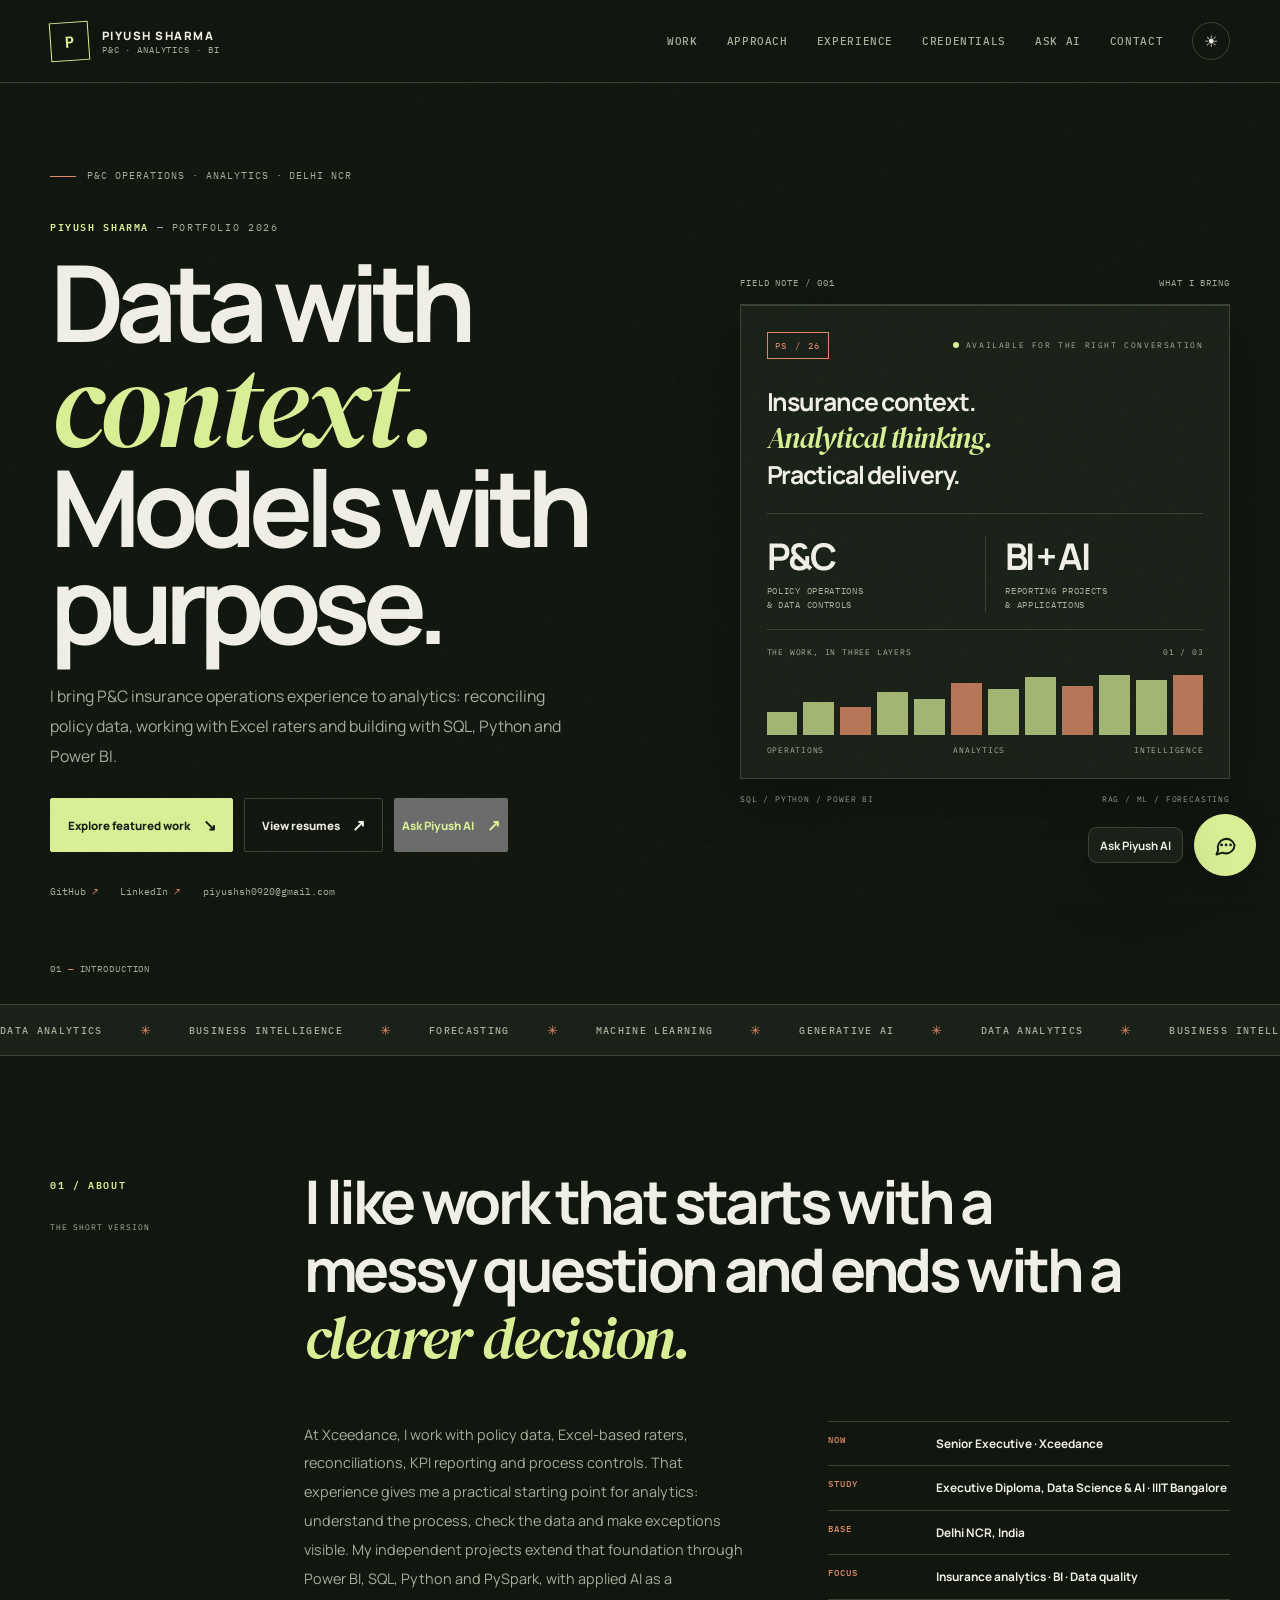
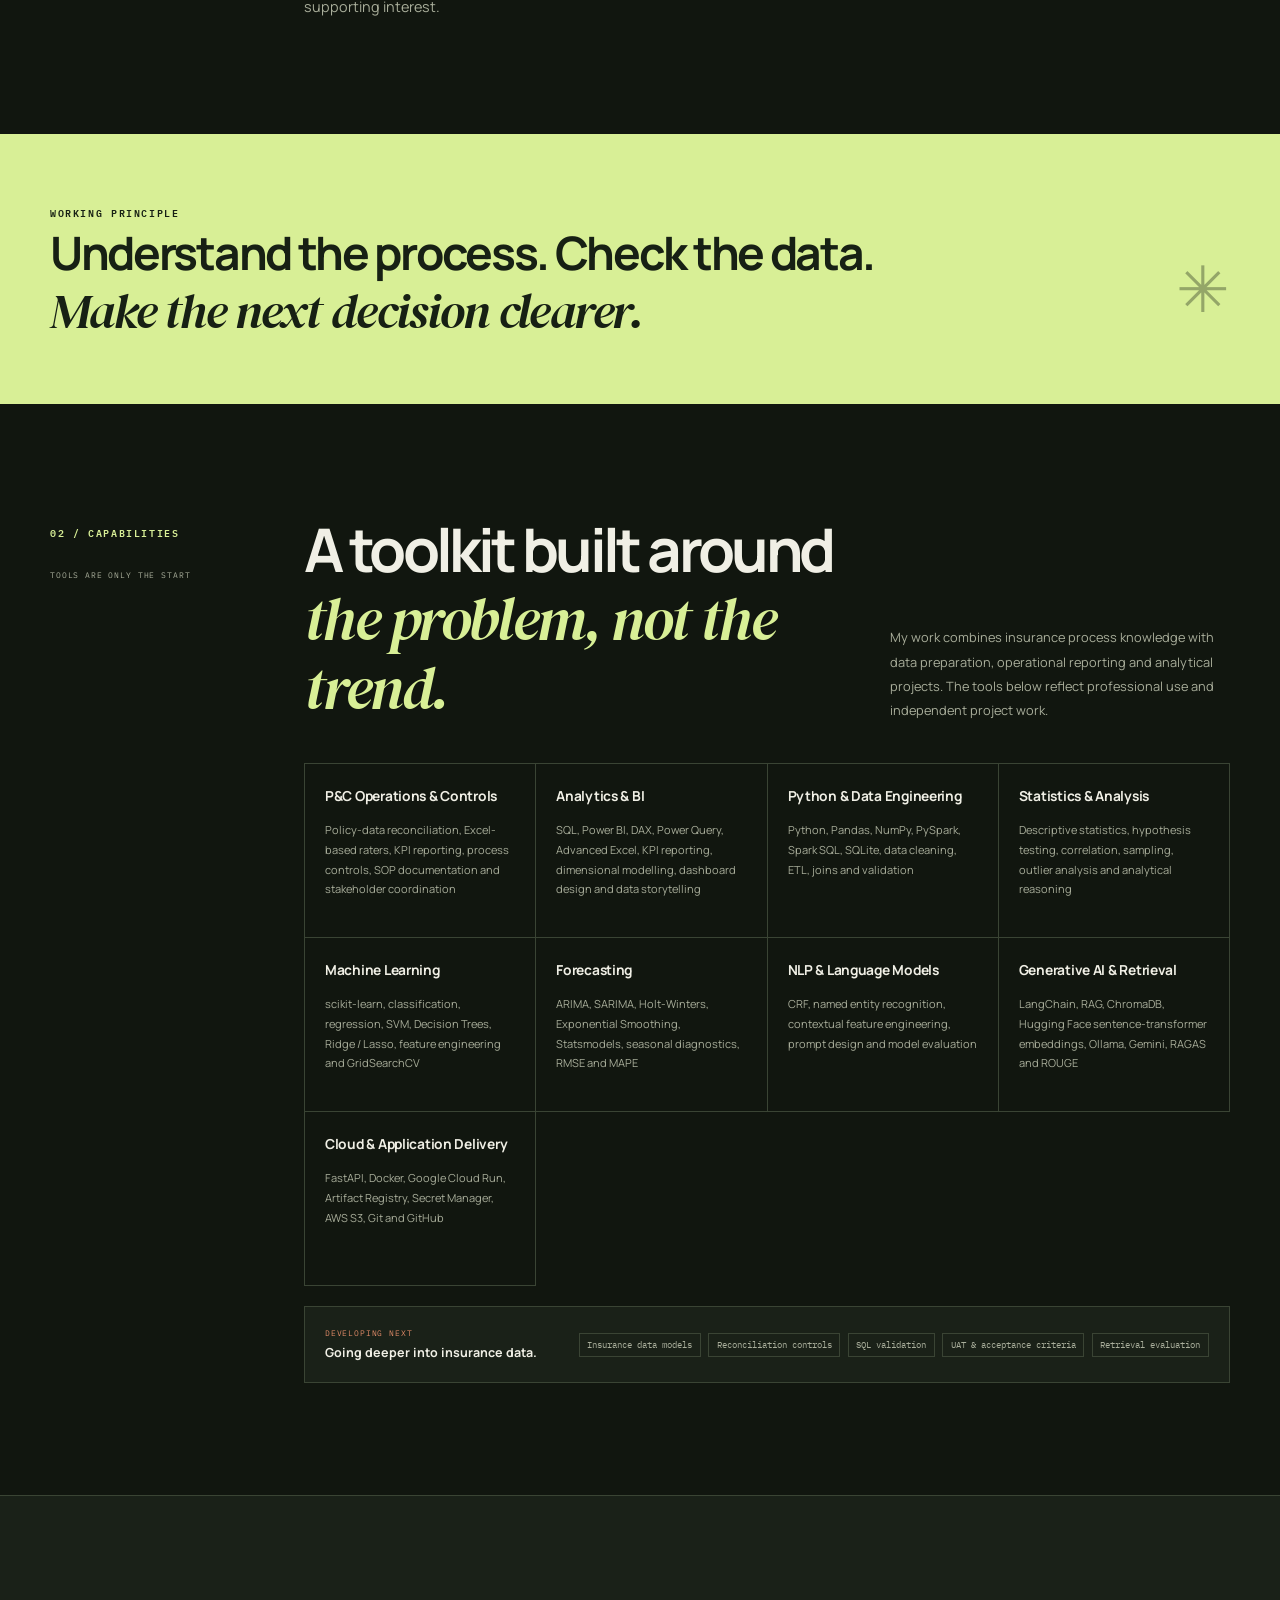
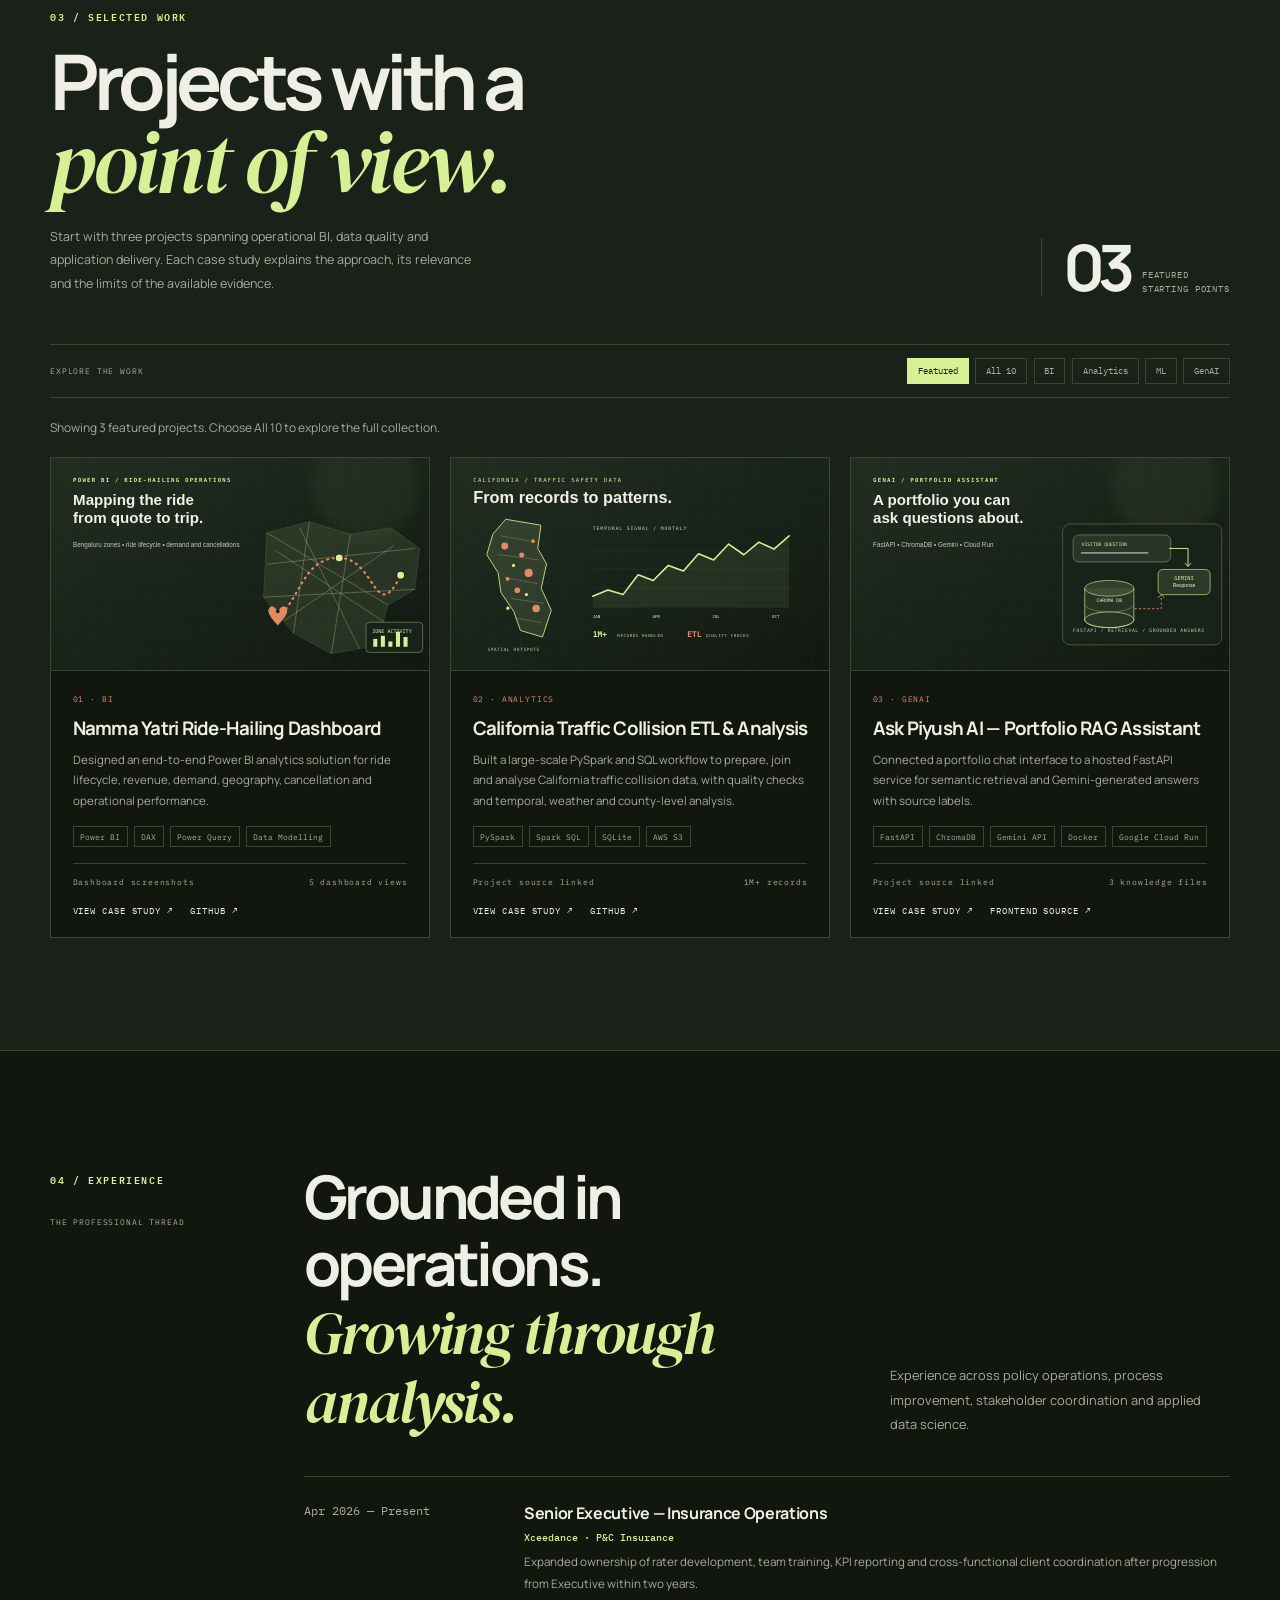
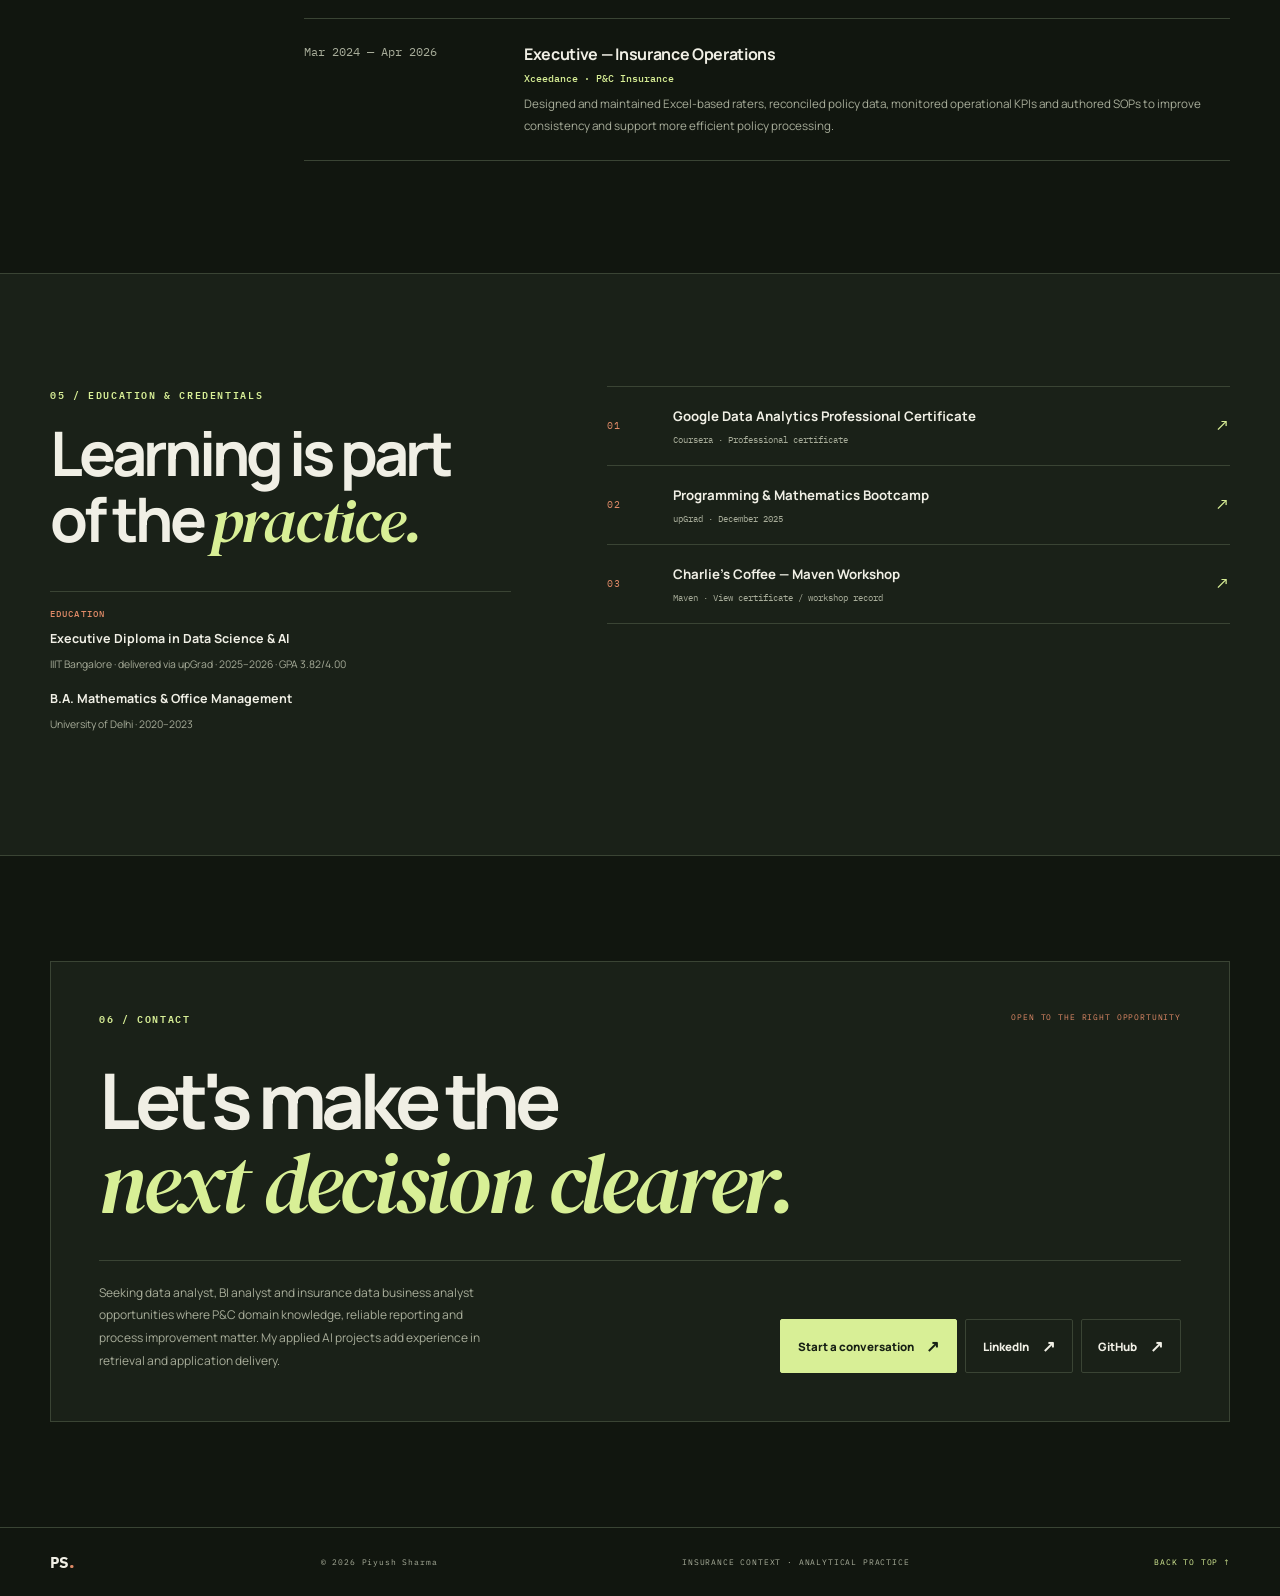
==== commit 1c9f624a: "Add files via upload" ====
--- a/index.html
+++ b/index.html
@@ -1,155 +1,156 @@
-<!DOCTYPE html>
-<html lang="en">
-<head>
-  <meta charset="UTF-8" />
-  <meta name="viewport" content="width=device-width, initial-scale=1.0" />
-  <meta name="theme-color" content="#11160f" />
-  <meta name="description" content="Piyush Sharma — Data Analytics, Business Intelligence and applied AI. Explore analytics, forecasting, machine learning and RAG projects." />
-  <meta property="og:title" content="Piyush Sharma — Data, with context." />
-  <meta property="og:description" content="An editorial portfolio of data analytics, BI, forecasting, machine learning and applied GenAI work." />
-  <meta property="og:type" content="website" />
-  <meta property="og:url" content="https://piyush0920.github.io/" />
-  <meta property="og:image" content="https://piyush0920.github.io/assets/og-image.png" />
-  <meta name="twitter:card" content="summary_large_image" />
-  <title>Piyush Sharma — Data, with context.</title>
-  <link rel="icon" href="assets/favicon.svg" type="image/svg+xml" />
-  <link rel="preconnect" href="https://fonts.googleapis.com" />
-  <link rel="preconnect" href="https://fonts.gstatic.com" crossorigin />
-  <link href="https://fonts.googleapis.com/css2?family=DM+Serif+Display:ital@0;1&family=IBM+Plex+Mono:wght@400;500;600&family=Manrope:wght@400;500;600;700;800&display=swap" rel="stylesheet" />
-  <link rel="stylesheet" href="style.css?v=20261101-editorial1" />
-</head>
-<body data-page="home">
-  <a class="skip-link" href="#main">Skip to content</a>
-  <header class="site-header">
-    <nav class="nav container" aria-label="Main navigation">
-      <a class="brand" href="#home" aria-label="Piyush Sharma home"><span class="brand-mark">P</span><span class="brand-copy">PIYUSH SHARMA<small>DATA · ANALYTICS · APPLIED AI</small></span></a>
-      <button class="menu-toggle" aria-label="Open navigation" aria-expanded="false">MENU</button>
-      <div class="nav-links">
-        <a href="#work">Work</a>
-        <a href="#approach">Approach</a>
-        <a href="#experience">Experience</a>
-        <a href="#credentials">Credentials</a>
-        <a href="ask-piyush-ai.html">Ask AI</a>
-        <a href="#contact">Contact</a>
-        <button id="theme-toggle" class="theme-btn" aria-label="Switch colour mode" title="Switch colour mode">☀</button>
-      </div>
-    </nav>
-  </header>
-
-  <main id="main">
-    <section id="home" class="hero container">
-      <div class="hero-copy reveal">
-        <div class="hero-kicker"><span class="kicker-line"></span><span>INDEPENDENT DATA PRACTICE · NCR, INDIA</span></div>
-        <p class="eyebrow">PIYUSH SHARMA <span>— PORTFOLIO 2026</span></p>
-        <h1>Data with<br /><em>context.</em><br />Models with<br />purpose.</h1>
-        <p class="hero-text">I work across business operations, analytics and applied AI — turning imperfect data into clear reporting, useful forecasts and grounded systems.</p>
-        <div class="hero-actions">
-          <a class="btn primary" href="#work">Explore selected work <span>↘</span></a>
-          <button class="btn secondary" id="resume-menu">View resumes <span>↗</span></button>
-          <button class="btn text-btn" type="button" data-open-chat>Ask Piyush AI <span>↗</span></button>
-        </div>
-        <div class="socials">
-          <a href="https://github.com/piyush0920" target="_blank" rel="noreferrer">GitHub <span>↗</span></a>
-          <a href="https://www.linkedin.com/in/piyush-sharma-6591171ba/" target="_blank" rel="noreferrer">LinkedIn <span>↗</span></a>
-          <a href="mailto:piyushsh0920@gmail.com">piyushsh0920@gmail.com</a>
-        </div>
-      </div>
-
-      <div class="hero-aside reveal" aria-label="Current work snapshot">
-        <div class="folio-label"><span>FIELD NOTE / 001</span><span>WHAT I BRING</span></div>
-        <div class="hero-note">
-          <div class="note-top"><span class="note-stamp">PS / 26</span><span class="note-status"><i></i> AVAILABLE FOR THE RIGHT CONVERSATION</span></div>
-          <p class="note-title">A practical bridge between<br /><em>business questions</em> and<br />technical answers.</p>
-          <div class="note-rule"></div>
-          <div class="note-metrics">
-            <div><strong>20<span>%</span></strong><small>PROCESS EFFICIENCY<br />IMPROVEMENT</small></div>
-            <div><strong>84,844</strong><small>LEGAL DOCUMENT<br />CHUNKS INDEXED</small></div>
-          </div>
-          <div class="mini-chart" aria-label="Illustrative analytics chart">
-            <div class="chart-head"><span>THE WORK, IN THREE LAYERS</span><span>01 / 03</span></div>
-            <div class="chart-bars"><i style="--h:38%"></i><i style="--h:55%"></i><i style="--h:47%"></i><i style="--h:72%"></i><i style="--h:60%"></i><i style="--h:87%"></i><i style="--h:76%"></i><i style="--h:96%"></i><i style="--h:82%"></i><i style="--h:100%"></i><i style="--h:91%"></i><i style="--h:100%"></i></div>
-            <div class="chart-labels"><span>OPERATIONS</span><span>ANALYTICS</span><span>INTELLIGENCE</span></div>
-          </div>
-        </div>
-        <div class="aside-foot"><span>SQL / PYTHON / POWER BI</span><span>RAG / ML / FORECASTING</span></div>
-      </div>
-      <div class="hero-index" aria-hidden="true">01 <span>—</span> INTRODUCTION</div>
-    </section>
-
-    <section class="ticker" aria-label="Areas of work"><div class="ticker-track"><span>DATA ANALYTICS</span><b>✳</b><span>BUSINESS INTELLIGENCE</span><b>✳</b><span>FORECASTING</span><b>✳</b><span>MACHINE LEARNING</span><b>✳</b><span>GENERATIVE AI</span><b>✳</b><span>DATA ANALYTICS</span><b>✳</b><span>BUSINESS INTELLIGENCE</span><b>✳</b><span>FORECASTING</span><b>✳</b><span>MACHINE LEARNING</span><b>✳</b><span>GENERATIVE AI</span><b>✳</b></div></section>
-
-    <section id="about" class="section container about-section">
-      <div class="section-side"><p class="eyebrow">01 / ABOUT</p><span class="side-caption">THE SHORT VERSION</span></div>
-      <div class="about-main reveal">
-        <h2>I like work that starts with a messy question and ends with a <em>clearer decision.</em></h2>
-        <div class="about-bottom">
-          <p>My foundation is in P&amp;C insurance operations at Xceedance, where I work with policy data, pricing raters, reconciliations, KPI reporting and process controls. Outside the day-to-day, I build analytical projects spanning Power BI, PySpark, forecasting and machine learning — alongside RAG applications that make information easier to retrieve and use.</p>
-          <dl class="facts-list">
-            <div><dt>NOW</dt><dd>Senior Executive · Xceedance</dd></div>
-            <div><dt>STUDY</dt><dd>Executive Diploma, Data Science &amp; AI · IIIT Bangalore</dd></div>
-            <div><dt>BASE</dt><dd>Delhi NCR, India</dd></div>
-            <div><dt>FOCUS</dt><dd>Analytics first · Applied AI alongside</dd></div>
-          </dl>
-        </div>
-      </div>
-    </section>
-
-    <section class="principle-band">
-      <div class="container principle-inner reveal"><span class="eyebrow">WORKING PRINCIPLE</span><p>Good analysis is not a dashboard full of numbers.<br /><em>It is the next question made easier to answer.</em></p><span class="principle-mark">✳</span></div>
-    </section>
-
-    <section id="approach" class="section container approach-section">
-      <div class="section-side"><p class="eyebrow">02 / CAPABILITIES</p><span class="side-caption">TOOLS ARE ONLY THE START</span></div>
-      <div class="approach-main">
-        <div class="section-intro reveal"><h2>A toolkit built around<br /><em>the problem, not the trend.</em></h2><p>From data preparation and operational reporting to predictive modelling and retrieval-based applications, I choose the method that fits the question.</p></div>
-        <div id="skills-grid" class="skills-grid"></div>
-        <div class="exploring reveal"><div><span class="exploring-label">IN THE LEARNING QUEUE</span><strong>Continuing to widen the toolkit.</strong></div><div class="exploring-tags" id="exploring-tags"></div></div>
-      </div>
-    </section>
-
-    <section id="work" class="section work-section">
-      <div class="container">
-        <div class="work-heading reveal"><div><p class="eyebrow">03 / SELECTED WORK</p><h2>Projects with a<br /><em>point of view.</em></h2><p class="work-intro">A selection of analysis, modelling and applied AI projects. Each case study explains the question, the approach and what the work surfaced.</p></div><div class="work-count"><strong>10</strong><span>PROJECTS<br />IN THE NOTEBOOK</span></div></div>
-        <div class="filter-row"><span>FILTER THE WORK</span><div id="project-filters" class="filters"></div></div>
-        <div id="projects-grid" class="projects-grid"></div>
-      </div>
-    </section>
-
-    <section id="experience" class="section container experience-section">
-      <div class="section-side"><p class="eyebrow">04 / EXPERIENCE</p><span class="side-caption">THE PROFESSIONAL THREAD</span></div>
-      <div class="experience-main reveal"><div class="section-intro"><h2>Grounded in operations.<br /><em>Growing through analysis.</em></h2><p>Experience across policy operations, process improvement, stakeholder coordination and applied data science.</p></div><div id="experience-list" class="timeline"></div></div>
-    </section>
-
-    <section id="credentials" class="section credential-section">
-      <div class="container credential-grid">
-        <div class="credential-intro reveal"><p class="eyebrow">05 / EDUCATION &amp; CREDENTIALS</p><h2>Learning is part<br />of the <em>practice.</em></h2><div class="education-note"><span>EDUCATION</span><strong>Executive Diploma in Data Science &amp; AI</strong><small>IIIT Bangalore · delivered via upGrad · 2025–2026 · GPA 3.82/4.00</small><strong>B.A. Mathematics &amp; Office Management</strong><small>University of Delhi · 2020–2023</small></div></div>
-        <div class="cert-list reveal">
-          <article class="cert-item"><span class="cert-index">01</span><div><strong>Google Data Analytics Professional Certificate</strong><small>Coursera · Professional certificate</small></div><span class="cert-mark">↗</span></article>
-          <article class="cert-item"><span class="cert-index">02</span><div><strong>Programming &amp; Mathematics Bootcamp</strong><small>upGrad · December 2025</small></div><span class="cert-mark">↗</span></article>
-          <a class="cert-item cert-link" href="https://maven.com/wrap-up/b6e58d65" target="_blank" rel="noreferrer"><span class="cert-index">03</span><div><strong>Charlie's Coffee — Maven Workshop</strong><small>Maven · View certificate / workshop record</small></div><span class="cert-mark">↗</span></a>
-        </div>
-      </div>
-    </section>
-
-    <section id="contact" class="section container contact-section">
-      <div class="contact-card reveal"><div class="contact-top"><p class="eyebrow">06 / CONTACT</p><span>OPEN TO THE RIGHT OPPORTUNITY</span></div><h2>Let's make the<br /><em>next decision clearer.</em></h2><div class="contact-bottom"><p>Interested in data analyst, business intelligence, junior data science and applied AI opportunities — especially where analytical work connects to real operations.</p><div class="contact-actions"><a class="btn primary" href="mailto:piyushsh0920@gmail.com">Start a conversation <span>↗</span></a><a class="btn secondary" href="https://www.linkedin.com/in/piyush-sharma-6591171ba/" target="_blank" rel="noreferrer">LinkedIn <span>↗</span></a><a class="btn secondary" href="https://github.com/piyush0920" target="_blank" rel="noreferrer">GitHub <span>↗</span></a></div></div></div>
-    </section>
-  </main>
-
-  <div id="resume-modal" class="modal" aria-hidden="true">
-    <div class="modal-backdrop"></div>
-    <div class="modal-card" role="dialog" aria-modal="true" aria-labelledby="resume-title">
-      <button class="modal-close" aria-label="Close">×</button><p class="eyebrow">CHOOSE A VERSION</p><h3 id="resume-title">Which lens are you hiring for?</h3><p>Two focused versions of my resume, depending on the role.</p>
-      <div class="resume-options">
-        <a href="assets/resume-data-analytics.pdf" target="_blank" rel="noreferrer" class="resume-option"><div><strong>Data Analytics</strong><span>BI · Reporting · Demand Intelligence</span></div><b>↗</b></a>
-        <a href="assets/resume-genai.pdf" target="_blank" rel="noreferrer" class="resume-option"><div><strong>GenAI / AI Applications</strong><span>LLM · RAG · Python · Retrieval</span></div><b>↗</b></a>
-      </div>
-    </div>
-  </div>
-
-  <footer class="footer"><div class="container footer-inner"><a class="footer-brand" href="#home">PS<span>.</span></a><span>© <span id="year"></span> Piyush Sharma</span><span>MADE WITH CURIOSITY · NOT JUST CODE</span><a href="#home">BACK TO TOP ↑</a></div></footer>
-
-  <script src="script.js?v=20261101-editorial1"></script>
-  <script src="chat-widget.js?v=20261101-editorial1"></script>
-</body>
+<!DOCTYPE html>
+<html lang="en">
+<head>
+  <meta charset="UTF-8" />
+  <meta name="viewport" content="width=device-width, initial-scale=1.0" />
+  <meta name="theme-color" content="#11160f" />
+  <meta name="description" content="Piyush Sharma — P&C insurance operations professional building with SQL, Python and Power BI. Explore analytics, BI and applied AI projects." />
+  <meta property="og:title" content="Piyush Sharma — Data, with context." />
+  <meta property="og:description" content="P&C insurance experience, operational analytics and practical technical projects in SQL, Python, Power BI and applied AI." />
+  <meta property="og:type" content="website" />
+  <meta property="og:url" content="https://piyush0920.github.io/" />
+  <meta property="og:image" content="https://piyush0920.github.io/assets/og-image.png" />
+  <meta name="twitter:card" content="summary_large_image" />
+  <title>Piyush Sharma — Data, with context.</title>
+  <link rel="icon" href="assets/favicon.svg" type="image/svg+xml" />
+  <link rel="preconnect" href="https://fonts.googleapis.com" />
+  <link rel="preconnect" href="https://fonts.gstatic.com" crossorigin />
+  <link href="https://fonts.googleapis.com/css2?family=DM+Serif+Display:ital@0;1&family=IBM+Plex+Mono:wght@400;500;600&family=Manrope:wght@400;500;600;700;800&display=swap" rel="stylesheet" />
+  <link rel="stylesheet" href="style.css?v=20261116-review1" />
+  <link rel="canonical" href="https://piyush0920.github.io/" />
+</head>
+<body data-page="home">
+  <a class="skip-link" href="#main">Skip to content</a>
+  <header class="site-header">
+    <nav class="nav container" aria-label="Main navigation">
+      <a class="brand" href="#home" aria-label="Piyush Sharma home"><span class="brand-mark">P</span><span class="brand-copy">PIYUSH SHARMA<small>P&amp;C · ANALYTICS · BI</small></span></a>
+      <button class="menu-toggle" aria-label="Open navigation" aria-controls="primary-navigation" aria-expanded="false">MENU</button>
+      <div id="primary-navigation" class="nav-links">
+        <a href="#work">Work</a>
+        <a href="#approach">Approach</a>
+        <a href="#experience">Experience</a>
+        <a href="#credentials">Credentials</a>
+        <a href="ask-piyush-ai.html">Ask AI</a>
+        <a href="#contact">Contact</a>
+        <button id="theme-toggle" class="theme-btn" aria-label="Switch colour mode" title="Switch colour mode">☀</button>
+      </div>
+    </nav>
+  </header>
+
+  <main id="main"><noscript><p class="notice container">You can read the portfolio without JavaScript. Project filters, the resume chooser and chat need it. <a href="assets/resume-data-analytics.pdf">Open the analytics resume</a>.</p></noscript>
+    <section id="home" class="hero container">
+      <div class="hero-copy reveal">
+        <div class="hero-kicker"><span class="kicker-line"></span><span>P&amp;C OPERATIONS · ANALYTICS · DELHI NCR</span></div>
+        <p class="eyebrow">PIYUSH SHARMA <span>— PORTFOLIO 2026</span></p>
+        <h1>Data with<br /><em>context.</em><br />Models with<br />purpose.</h1>
+        <p class="hero-text">I bring P&amp;C insurance operations experience to analytics: reconciling policy data, working with Excel raters and building with SQL, Python and Power BI.</p>
+        <div class="hero-actions">
+          <a class="btn primary" href="#work">Explore featured work <span>↘</span></a>
+          <button class="btn secondary" id="resume-menu" aria-haspopup="dialog" aria-controls="resume-modal">View resumes <span>↗</span></button>
+          <button class="btn text-btn" type="button" data-open-chat>Ask Piyush AI <span>↗</span></button>
+        </div>
+        <div class="socials">
+          <a href="https://github.com/piyush0920" target="_blank" rel="noreferrer">GitHub <span>↗</span></a>
+          <a href="https://www.linkedin.com/in/piyush-sharma-6591171ba/" target="_blank" rel="noreferrer">LinkedIn <span>↗</span></a>
+          <a href="mailto:piyushsh0920@gmail.com">piyushsh0920@gmail.com</a>
+        </div>
+      </div>
+
+      <div class="hero-aside reveal" aria-label="Current work snapshot">
+        <div class="folio-label"><span>FIELD NOTE / 001</span><span>WHAT I BRING</span></div>
+        <div class="hero-note">
+          <div class="note-top"><span class="note-stamp">PS / 26</span><span class="note-status"><i></i> AVAILABLE FOR THE RIGHT CONVERSATION</span></div>
+          <p class="note-title">Insurance context.<br /><em>Analytical thinking.</em><br />Practical delivery.</p>
+          <div class="note-rule"></div>
+          <div class="note-metrics">
+            <div><strong>P&amp;C</strong><small>POLICY OPERATIONS<br />&amp; DATA CONTROLS</small></div>
+            <div><strong>BI + AI</strong><small>REPORTING PROJECTS<br />&amp; APPLICATIONS</small></div>
+          </div>
+          <div class="mini-chart" aria-hidden="true">
+            <div class="chart-head"><span>THE WORK, IN THREE LAYERS</span><span>01 / 03</span></div>
+            <div class="chart-bars"><i style="--h:38%"></i><i style="--h:55%"></i><i style="--h:47%"></i><i style="--h:72%"></i><i style="--h:60%"></i><i style="--h:87%"></i><i style="--h:76%"></i><i style="--h:96%"></i><i style="--h:82%"></i><i style="--h:100%"></i><i style="--h:91%"></i><i style="--h:100%"></i></div>
+            <div class="chart-labels"><span>OPERATIONS</span><span>ANALYTICS</span><span>INTELLIGENCE</span></div>
+          </div>
+        </div>
+        <div class="aside-foot"><span>SQL / PYTHON / POWER BI</span><span>RAG / ML / FORECASTING</span></div>
+      </div>
+      <div class="hero-index" aria-hidden="true">01 <span>—</span> INTRODUCTION</div>
+    </section>
+
+    <section class="ticker" aria-label="Areas of work"><div class="ticker-track"><span>DATA ANALYTICS</span><b>✳</b><span>BUSINESS INTELLIGENCE</span><b>✳</b><span>FORECASTING</span><b>✳</b><span>MACHINE LEARNING</span><b>✳</b><span>GENERATIVE AI</span><b>✳</b><span>DATA ANALYTICS</span><b>✳</b><span>BUSINESS INTELLIGENCE</span><b>✳</b><span>FORECASTING</span><b>✳</b><span>MACHINE LEARNING</span><b>✳</b><span>GENERATIVE AI</span><b>✳</b></div></section>
+
+    <section id="about" class="section container about-section">
+      <div class="section-side"><p class="eyebrow">01 / ABOUT</p><span class="side-caption">THE SHORT VERSION</span></div>
+      <div class="about-main reveal">
+        <h2>I like work that starts with a messy question and ends with a <em>clearer decision.</em></h2>
+        <div class="about-bottom">
+          <p>At Xceedance, I work with policy data, Excel-based raters, reconciliations, KPI reporting and process controls. That experience gives me a practical starting point for analytics: understand the process, check the data and make exceptions visible. My independent projects extend that foundation through Power BI, SQL, Python and PySpark, with applied AI as a supporting interest.</p>
+          <dl class="facts-list">
+            <div><dt>NOW</dt><dd>Senior Executive · Xceedance</dd></div>
+            <div><dt>STUDY</dt><dd>Executive Diploma, Data Science &amp; AI · IIIT Bangalore</dd></div>
+            <div><dt>BASE</dt><dd>Delhi NCR, India</dd></div>
+            <div><dt>FOCUS</dt><dd>Insurance analytics · BI · Data quality</dd></div>
+          </dl>
+        </div>
+      </div>
+    </section>
+
+    <section class="principle-band">
+      <div class="container principle-inner reveal"><span class="eyebrow">WORKING PRINCIPLE</span><p>Understand the process. Check the data.<br /><em>Make the next decision clearer.</em></p><span class="principle-mark">✳</span></div>
+    </section>
+
+    <section id="approach" class="section container approach-section">
+      <div class="section-side"><p class="eyebrow">02 / CAPABILITIES</p><span class="side-caption">TOOLS ARE ONLY THE START</span></div>
+      <div class="approach-main">
+        <div class="section-intro reveal"><h2>A toolkit built around<br /><em>the problem, not the trend.</em></h2><p>My work combines insurance process knowledge with data preparation, operational reporting and analytical projects. The tools below reflect professional use and independent project work.</p></div>
+        <div id="skills-grid" class="skills-grid"></div>
+        <div class="exploring reveal"><div><span class="exploring-label">DEVELOPING NEXT</span><strong>Going deeper into insurance data.</strong></div><div class="exploring-tags" id="exploring-tags"></div></div>
+      </div>
+    </section>
+
+    <section id="work" class="section work-section">
+      <div class="container">
+        <div class="work-heading reveal"><div><p class="eyebrow">03 / SELECTED WORK</p><h2>Projects with a<br /><em>point of view.</em></h2><p class="work-intro">Start with three projects spanning operational BI, data quality and application delivery. Each case study explains the approach, its relevance and the limits of the available evidence.</p></div><div class="work-count"><strong>03</strong><span>FEATURED<br />STARTING POINTS</span></div></div>
+        <div class="filter-row"><span>EXPLORE THE WORK</span><div id="project-filters" class="filters"></div></div>
+        <p id="project-results" class="project-results" role="status" aria-live="polite"></p><div id="projects-grid" class="projects-grid"></div><noscript><p class="notice">Project cards need JavaScript. <a href="https://github.com/piyush0920?tab=repositories">Browse the project repositories on GitHub</a>.</p></noscript>
+      </div>
+    </section>
+
+    <section id="experience" class="section container experience-section">
+      <div class="section-side"><p class="eyebrow">04 / EXPERIENCE</p><span class="side-caption">THE PROFESSIONAL THREAD</span></div>
+      <div class="experience-main reveal"><div class="section-intro"><h2>Grounded in operations.<br /><em>Growing through analysis.</em></h2><p>Experience across policy operations, process improvement, stakeholder coordination and applied data science.</p></div><div id="experience-list" class="timeline"></div></div>
+    </section>
+
+    <section id="credentials" class="section credential-section">
+      <div class="container credential-grid">
+        <div class="credential-intro reveal"><p class="eyebrow">05 / EDUCATION &amp; CREDENTIALS</p><h2>Learning is part<br />of the <em>practice.</em></h2><div class="education-note"><span>EDUCATION</span><strong>Executive Diploma in Data Science &amp; AI</strong><small>IIIT Bangalore · delivered via upGrad · 2025–2026 · GPA 3.82/4.00</small><strong>B.A. Mathematics &amp; Office Management</strong><small>University of Delhi · 2020–2023</small></div></div>
+        <div class="cert-list reveal">
+          <article class="cert-item"><span class="cert-index">01</span><div><strong>Google Data Analytics Professional Certificate</strong><small>Coursera · Professional certificate</small></div><span class="cert-mark">↗</span></article>
+          <article class="cert-item"><span class="cert-index">02</span><div><strong>Programming &amp; Mathematics Bootcamp</strong><small>upGrad · December 2025</small></div><span class="cert-mark">↗</span></article>
+          <a class="cert-item cert-link" href="https://maven.com/wrap-up/b6e58d65" target="_blank" rel="noreferrer"><span class="cert-index">03</span><div><strong>Charlie's Coffee — Maven Workshop</strong><small>Maven · View certificate / workshop record</small></div><span class="cert-mark">↗</span></a>
+        </div>
+      </div>
+    </section>
+
+    <section id="contact" class="section container contact-section">
+      <div class="contact-card reveal"><div class="contact-top"><p class="eyebrow">06 / CONTACT</p><span>OPEN TO THE RIGHT OPPORTUNITY</span></div><h2>Let's make the<br /><em>next decision clearer.</em></h2><div class="contact-bottom"><p>Seeking data analyst, BI analyst and insurance data business analyst opportunities where P&amp;C domain knowledge, reliable reporting and process improvement matter. My applied AI projects add experience in retrieval and application delivery.</p><div class="contact-actions"><a class="btn primary" href="mailto:piyushsh0920@gmail.com">Start a conversation <span>↗</span></a><a class="btn secondary" href="https://www.linkedin.com/in/piyush-sharma-6591171ba/" target="_blank" rel="noreferrer">LinkedIn <span>↗</span></a><a class="btn secondary" href="https://github.com/piyush0920" target="_blank" rel="noreferrer">GitHub <span>↗</span></a></div></div></div>
+    </section>
+  </main>
+
+  <div id="resume-modal" class="modal" aria-hidden="true">
+    <div class="modal-backdrop"></div>
+    <div class="modal-card" role="dialog" aria-modal="true" aria-labelledby="resume-title">
+      <button class="modal-close" aria-label="Close">×</button><p class="eyebrow">CHOOSE A VERSION</p><h3 id="resume-title">Which lens are you hiring for?</h3><p>Two focused versions of my resume, depending on the role.</p>
+      <div class="resume-options">
+        <a href="assets/resume-data-analytics.pdf" target="_blank" rel="noreferrer" class="resume-option"><div><strong>Data Analytics</strong><span>BI · SQL · Operational reporting</span></div><b>↗</b></a>
+        <a href="assets/resume-genai.pdf" target="_blank" rel="noreferrer" class="resume-option"><div><strong>GenAI / AI Applications</strong><span>LLM · RAG · Python · Retrieval</span></div><b>↗</b></a>
+      </div>
+    </div>
+  </div>
+
+  <footer class="footer"><div class="container footer-inner"><a class="footer-brand" href="#home">PS<span>.</span></a><span>© <span id="year"></span> Piyush Sharma</span><span>INSURANCE CONTEXT · ANALYTICAL PRACTICE</span><a href="#home">BACK TO TOP ↑</a></div></footer>
+
+  <script defer src="script.js?v=20261116-review1"></script>
+  <script defer src="chat-widget.js?v=20261116-review1"></script>
+</body>
 </html>
--- a/style.css
+++ b/style.css
@@ -1,66 +1,99 @@
-/* Piyush Sharma — Editorial data portfolio / 2026 */
-:root{color-scheme:dark;--bg:#11160f;--surface:#1a2118;--surface2:#222b20;--text:#f0efe5;--muted:#a8ad9a;--line:#3a4434;--accent:#d8ef96;--accent2:#b8d775;--accent3:#f0c4a4;--accent-ink:#172014;--rust:#df8a67;--shadow:0 22px 60px rgba(0,0,0,.24);--max:1180px;--serif:'DM Serif Display',Georgia,serif;--sans:'Manrope',Arial,sans-serif;--mono:'IBM Plex Mono',monospace}
-:root[data-theme="light"]{color-scheme:light;--bg:#f2f0e7;--surface:#e8e6db;--surface2:#fbfaf4;--text:#20251d;--muted:#687061;--line:#cdd0c2;--accent:#596f3d;--accent2:#6f8749;--accent3:#a95437;--accent-ink:#fbfaf4;--rust:#b75f43;--shadow:0 20px 55px rgba(37,48,28,.10)}
-*{box-sizing:border-box;margin:0;padding:0}html{scroll-behavior:smooth;scroll-padding-top:95px}body{font-family:var(--sans);background:var(--bg);color:var(--text);line-height:1.65;transition:background .25s,color .25s;overflow-x:hidden}body:before{content:"";position:fixed;inset:0;pointer-events:none;z-index:90;opacity:.08;background-image:url("data:image/svg+xml,%3Csvg viewBox='0 0 180 180' xmlns='http://www.w3.org/2000/svg'%3E%3Cfilter id='n'%3E%3CfeTurbulence type='fractalNoise' baseFrequency='.84' numOctaves='3' stitchTiles='stitch'/%3E%3C/filter%3E%3Crect width='100%25' height='100%25' filter='url(%23n)' opacity='.22'/%3E%3C/svg%3E")}a{color:inherit;text-decoration:none}button{font:inherit;color:inherit}.container{width:min(var(--max),calc(100% - 56px));margin-inline:auto}.skip-link{position:absolute;left:-9999px;top:10px;z-index:1000;background:var(--accent);color:var(--accent-ink);padding:.6rem 1rem}.skip-link:focus{left:10px}.site-header{position:sticky;top:0;z-index:40;background:color-mix(in srgb,var(--bg) 92%,transparent);backdrop-filter:blur(14px);border-bottom:1px solid var(--line)}.nav{height:82px;display:flex;align-items:center;justify-content:space-between}.brand{display:flex;align-items:center;gap:.8rem}.brand-mark{display:grid;place-items:center;width:39px;height:39px;border:1px solid var(--accent);color:var(--accent);font:600 1rem var(--mono);transform:rotate(-4deg)}.brand-copy{display:flex;flex-direction:column;font-size:.72rem;font-weight:800;letter-spacing:.13em;line-height:1.5}.brand-copy small{font:400 .55rem var(--mono);color:var(--muted);letter-spacing:.1em}.nav-links{display:flex;align-items:center;gap:1.8rem;color:var(--muted);font:500 .68rem var(--mono);letter-spacing:.06em;text-transform:uppercase}.nav-links a{transition:color .2s}.nav-links a:hover{color:var(--accent)}.theme-btn,.menu-toggle{border:1px solid var(--line);background:transparent;color:var(--text);cursor:pointer}.theme-btn{width:38px;height:38px;border-radius:50%;font-size:1rem}.theme-btn:hover{border-color:var(--accent);color:var(--accent)}.menu-toggle{display:none;padding:.5rem .7rem;font:500 .68rem var(--mono);letter-spacing:.08em}
-.hero{min-height:690px;position:relative;display:grid;grid-template-columns:1.05fr .95fr;align-items:center;gap:6%;padding:85px 0 106px}.hero-copy{position:relative;z-index:1}.hero-kicker,.folio-label,.note-top,.chart-head,.chart-labels,.aside-foot,.hero-index,.section-side .side-caption,.eyebrow,.exploring-label,.filter-row>span,.project-number,.mini-label,.project-meta,.project-link,.cert-index,.cert-mark,.contact-top>span,.footer-inner,.chat-page-header,.chat-page-foot{font-family:var(--mono);letter-spacing:.1em}.hero-kicker{display:flex;align-items:center;gap:.7rem;font-size:.61rem;color:var(--muted);margin-bottom:2.1rem}.kicker-line{display:block;width:26px;height:1px;background:var(--rust)}.eyebrow{font-size:.63rem;letter-spacing:.16em;font-weight:600;color:var(--accent);margin-bottom:1.1rem}.eyebrow span{color:var(--muted);font-weight:400}h1{font-size:clamp(4.3rem,8.3vw,7.4rem);line-height:.91;letter-spacing:-.075em;font-weight:700;max-width:670px}h1 em,h2 em,.note-title em,.principle-inner em{font-family:var(--serif);font-weight:400;color:var(--accent);letter-spacing:-.035em}h1 em{font-size:1.12em}.hero-text{max-width:540px;color:var(--muted);font-size:.99rem;line-height:1.9;margin:1.8rem 0 1.7rem}.hero-actions{display:flex;align-items:center;gap:.65rem;flex-wrap:wrap}.btn{display:inline-flex;align-items:center;justify-content:center;gap:.8rem;min-height:48px;padding:.78rem 1.05rem;border:1px solid var(--line);border-radius:2px;font-size:.72rem;font-weight:800;cursor:pointer;transition:transform .2s,border-color .2s,background .2s,color .2s}.btn span{font-size:1rem}.btn:hover{transform:translateY(-2px);border-color:var(--accent)}.btn.primary{background:var(--accent);border-color:var(--accent);color:var(--accent-ink)}.btn.primary:hover{background:var(--accent2);border-color:var(--accent2)}.btn.secondary{background:transparent;color:var(--text);border-color:var(--line)}.btn.secondary:hover{background:var(--surface);color:var(--text)}.btn.text-btn{border-color:transparent;color:var(--accent);padding-inline:.45rem}.socials{display:flex;gap:1.4rem;flex-wrap:wrap;margin-top:2rem;color:var(--muted);font:400 .65rem var(--mono)}.socials a:hover{color:var(--accent)}.socials span{color:var(--rust)}.hero-aside{position:relative;max-width:490px;justify-self:end;width:100%;padding-top:1rem}.folio-label{display:flex;justify-content:space-between;color:var(--muted);font-size:.57rem;padding-bottom:.8rem;border-bottom:1px solid var(--line)}.hero-note{position:relative;padding:1.6rem 1.6rem 1.35rem;background:var(--surface);border:1px solid var(--line);box-shadow:var(--shadow)}.note-top{display:flex;justify-content:space-between;align-items:center;gap:1rem}.note-stamp{border:1px solid var(--rust);color:var(--rust);padding:.3rem .45rem;font-size:.58rem}.note-status{color:var(--muted);font-size:.51rem;display:flex;align-items:center;gap:.4rem}.note-status i{width:6px;height:6px;border-radius:50%;background:var(--accent);display:inline-block}.note-title{font-size:1.55rem;line-height:1.35;margin:1.65rem 0 1.4rem;font-weight:700;letter-spacing:-.045em}.note-title em{font-size:1.16em}.note-rule{height:1px;background:var(--line)}.note-metrics{display:grid;grid-template-columns:1fr 1fr;padding:1.35rem 0 1.05rem}.note-metrics>div+div{border-left:1px solid var(--line);padding-left:1.2rem}.note-metrics strong{font-size:2.3rem;letter-spacing:-.08em;line-height:1.1;display:block}.note-metrics strong span{font-size:1rem;color:var(--rust)}.note-metrics small{display:block;margin-top:.45rem;font:400 .55rem/1.6 var(--mono);color:var(--muted);letter-spacing:.08em}.mini-chart{border-top:1px solid var(--line);padding-top:1rem}.chart-head{display:flex;justify-content:space-between;color:var(--muted);font-size:.5rem}.chart-bars{height:76px;display:flex;align-items:end;gap:6px;padding-top:1rem}.chart-bars i{display:block;flex:1;height:var(--h);background:var(--accent);opacity:.72}.chart-bars i:nth-child(3n){background:var(--rust);opacity:.8}.chart-labels{display:flex;justify-content:space-between;margin-top:.55rem;color:var(--muted);font-size:.48rem}.aside-foot{display:flex;justify-content:space-between;gap:.5rem;color:var(--muted);font-size:.52rem;margin-top:.8rem}.hero-index{position:absolute;bottom:27px;left:0;color:var(--muted);font-size:.56rem}.hero-index span{color:var(--rust)}
-.ticker{overflow:hidden;border-block:1px solid var(--line);background:var(--surface);white-space:nowrap}.ticker-track{display:flex;justify-content:space-around;align-items:center;gap:2.3rem;min-width:max-content;padding:1.05rem 0;color:var(--muted);font:500 .6rem var(--mono);letter-spacing:.14em}.ticker-track b{font-size:.8rem;color:var(--rust);font-weight:400}
-.section{padding:112px 0}.about-section,.approach-section,.experience-section{display:grid;grid-template-columns:190px 1fr;gap:4rem}.section-side{padding-top:.5rem}.section-side .side-caption{display:block;font-size:.53rem;color:var(--muted);margin-top:1.7rem}.about-main h2,.section-intro h2,.experience-main h2{font-size:clamp(2.4rem,4.7vw,4.5rem);line-height:1.12;letter-spacing:-.06em;max-width:850px}.about-bottom{display:grid;grid-template-columns:1.05fr .95fr;gap:5rem;margin-top:3rem}.about-bottom>p{max-width:560px;color:var(--muted);font-size:.9rem;line-height:2}.facts-list{border-top:1px solid var(--line)}.facts-list div{display:grid;grid-template-columns:92px 1fr;gap:1rem;padding:.75rem 0;border-bottom:1px solid var(--line)}.facts-list dt{font:500 .56rem var(--mono);color:var(--rust);letter-spacing:.1em}.facts-list dd{font-size:.74rem;font-weight:700}.principle-band{background:var(--accent);color:var(--accent-ink);padding:4rem 0}.principle-inner{position:relative}.principle-inner .eyebrow{color:var(--accent-ink)}.principle-inner p{font-size:clamp(1.8rem,3.6vw,3.4rem);line-height:1.22;letter-spacing:-.05em;font-weight:700;max-width:920px}.principle-inner em{color:var(--accent-ink);font-size:1.06em}.principle-mark{position:absolute;right:0;bottom:0;font-size:4rem;opacity:.35}
-.section-intro{display:flex;justify-content:space-between;align-items:end;gap:2rem;margin-bottom:2.5rem}.section-intro>p{max-width:340px;color:var(--muted);font-size:.8rem;line-height:1.9}.skills-grid{display:grid;grid-template-columns:repeat(4,1fr);gap:0;border-top:1px solid var(--line);border-left:1px solid var(--line)}.skill-card{padding:1.35rem 1.25rem 1.5rem;border-right:1px solid var(--line);border-bottom:1px solid var(--line);min-height:174px;transition:background .2s}.skill-card:hover{background:var(--surface)}.skill-card h3{font-size:.86rem;letter-spacing:-.02em;margin-bottom:.75rem}.skill-card p{font-size:.69rem;color:var(--muted);line-height:1.8}.exploring{display:flex;align-items:center;justify-content:space-between;gap:2rem;margin-top:1.3rem;padding:1.15rem 1.25rem;border:1px solid var(--line);background:var(--surface)}.exploring>div:first-child{display:flex;flex-direction:column;gap:.25rem}.exploring-label{font-size:.52rem;color:var(--rust)}.exploring strong{font-size:.78rem}.exploring-tags{display:flex;flex-wrap:wrap;gap:.45rem;justify-content:flex-end}.exploring-tag{font:400 .59rem var(--mono);color:var(--muted);padding:.3rem .48rem;border:1px solid var(--line)}
-.work-section{background:var(--surface);border-block:1px solid var(--line)}.work-heading{display:flex;justify-content:space-between;align-items:end;gap:2rem;margin-bottom:3rem}.work-heading h2{font-size:clamp(2.9rem,6vw,5.2rem);line-height:1;letter-spacing:-.07em}.work-heading h2 em{font-size:1.12em}.work-intro{max-width:440px;color:var(--muted);font-size:.78rem;line-height:1.9;margin-top:1.2rem}.work-count{display:flex;align-items:end;gap:.8rem;border-left:1px solid var(--line);padding-left:1.3rem}.work-count strong{font-size:4rem;letter-spacing:-.1em;line-height:.9}.work-count span{font:400 .55rem/1.6 var(--mono);color:var(--muted);letter-spacing:.1em}.filter-row{display:flex;justify-content:space-between;align-items:center;gap:1rem;border-top:1px solid var(--line);border-bottom:1px solid var(--line);padding:.8rem 0;margin-bottom:1.25rem}.filter-row>span{font-size:.53rem;color:var(--muted)}.filters{display:flex;flex-wrap:wrap;gap:.4rem}.filter{background:transparent;border:1px solid var(--line);padding:.4rem .62rem;color:var(--muted);font:400 .57rem var(--mono);cursor:pointer}.filter:hover,.filter.active{background:var(--accent);border-color:var(--accent);color:var(--accent-ink)}.projects-grid{display:grid;grid-template-columns:repeat(2,minmax(0,1fr));gap:1.25rem}.project-card{min-width:0;background:var(--bg);border:1px solid var(--line);display:flex;flex-direction:column;transition:border-color .2s,transform .2s}.project-card:hover{border-color:var(--accent);transform:translateY(-3px)}.project-visual{display:block;position:relative;overflow:hidden;aspect-ratio:16/8.4;background:#202b20;border-bottom:1px solid var(--line)}.project-visual img{width:100%;height:100%;display:block;object-fit:cover;transition:transform .55s}.project-card:hover .project-visual img{transform:scale(1.035)}.project-image-shade{position:absolute;inset:35% 0 0;background:linear-gradient(transparent,rgba(10,15,9,.86))}.project-visual-inner{position:absolute;inset:auto 1rem .9rem;display:flex;align-items:end;justify-content:space-between;gap:.7rem;color:#f2f0e5}.mini-label{font-size:.55rem;letter-spacing:.12em}.mini-metrics{display:flex;gap:.3rem;flex-wrap:wrap;justify-content:flex-end}.mini-metric{border:1px solid rgba(242,240,229,.42);background:rgba(15,20,13,.35);padding:.25rem .35rem;font:400 .48rem var(--mono)}.project-body{padding:1.3rem 1.35rem 1.15rem;display:flex;flex-direction:column;flex:1}.project-number{font-size:.52rem;color:var(--rust);margin-bottom:.65rem}.project-body h3{font-size:1.17rem;line-height:1.3;letter-spacing:-.04em}.project-body>p{font-size:.72rem;color:var(--muted);line-height:1.8;margin:.6rem 0 .9rem;min-height:3.9em}.tags,.case-tags{display:flex;flex-wrap:wrap;gap:.35rem}.tag{border:1px solid var(--line);padding:.25rem .42rem;color:var(--muted);font:400 .52rem var(--mono)}.project-meta{display:flex;justify-content:space-between;gap:1rem;color:var(--muted);font-size:.5rem;margin-top:1rem;padding-top:.75rem;border-top:1px solid var(--line)}.repo-meta{color:var(--accent)}.project-actions{display:flex;gap:1.1rem;margin-top:.9rem}.project-link{font-size:.56rem;color:var(--text);text-transform:uppercase}.project-link:hover{color:var(--accent)}
-.timeline{border-top:1px solid var(--line)}.timeline-item{display:grid;grid-template-columns:180px 1fr;gap:2.5rem;padding:1.4rem 0;border-bottom:1px solid var(--line)}.timeline-item time{font:400 .59rem var(--mono);color:var(--rust);padding-top:.25rem}.timeline-item h3{font-size:1rem;letter-spacing:-.02em}.timeline-item strong{display:block;font:500 .65rem var(--mono);color:var(--accent);margin:.22rem 0 .55rem}.timeline-item p{max-width:700px;font-size:.73rem;color:var(--muted);line-height:1.85}.credential-section{background:var(--surface);border-block:1px solid var(--line)}.credential-grid{display:grid;grid-template-columns:.85fr 1.15fr;gap:6rem}.credential-intro h2{font-size:clamp(2.7rem,4.8vw,4.5rem);line-height:1.08;letter-spacing:-.06em}.education-note{display:grid;gap:.4rem;margin-top:2.3rem;padding-top:1rem;border-top:1px solid var(--line)}.education-note>span{font:500 .54rem var(--mono);color:var(--rust);letter-spacing:.13em;margin-bottom:.2rem}.education-note strong{font-size:.78rem}.education-note small{font-size:.65rem;color:var(--muted);margin-bottom:.6rem}.cert-list{border-top:1px solid var(--line)}.cert-item{display:grid;grid-template-columns:50px 1fr 30px;align-items:center;gap:1rem;padding:1.2rem 0;border-bottom:1px solid var(--line)}.cert-index{color:var(--rust);font-size:.6rem}.cert-item strong{display:block;font-size:.83rem}.cert-item small{display:block;color:var(--muted);font:400 .58rem var(--mono);margin-top:.3rem}.cert-mark{font-size:1.1rem;color:var(--accent);text-align:right}.cert-link:hover strong,.cert-link:hover .cert-mark{color:var(--rust)}
-.contact-section{padding-top:105px;padding-bottom:105px}.contact-card{padding:3rem;background:var(--surface);border:1px solid var(--line);position:relative}.contact-top{display:flex;justify-content:space-between;gap:1rem}.contact-top>span{font-size:.53rem;color:var(--rust)}.contact-card h2{font-size:clamp(3rem,6vw,5.5rem);line-height:1.03;letter-spacing:-.07em;margin:1rem 0 2.1rem}.contact-card h2 em{font-size:1.1em}.contact-bottom{display:flex;justify-content:space-between;align-items:end;gap:2.5rem;border-top:1px solid var(--line);padding-top:1.3rem}.contact-bottom>p{max-width:390px;color:var(--muted);font-size:.75rem;line-height:1.9}.contact-actions{display:flex;flex-wrap:wrap;gap:.5rem}.footer{border-top:1px solid var(--line);padding:1.3rem 0}.footer-inner{display:flex;align-items:center;justify-content:space-between;gap:1rem;color:var(--muted);font-size:.52rem}.footer-inner>a:last-child{color:var(--accent)}.footer-brand{font-size:1rem;font-weight:800;color:var(--text);letter-spacing:-.08em}.footer-brand span{color:var(--rust)}
-.modal{position:fixed;inset:0;display:none;align-items:center;justify-content:center;z-index:100;padding:1rem}.modal.open{display:flex}.modal-backdrop{position:absolute;inset:0;background:rgba(0,0,0,.7);backdrop-filter:blur(8px)}.modal-card{position:relative;z-index:1;width:min(480px,100%);padding:2rem;background:var(--surface2);border:1px solid var(--line);box-shadow:var(--shadow)}.modal-close{position:absolute;right:1rem;top:.8rem;border:0;background:transparent;font-size:1.6rem;cursor:pointer}.modal-card h3{font-size:1.6rem;letter-spacing:-.04em}.modal-card>p:not(.eyebrow){color:var(--muted);font-size:.76rem;margin:.55rem 0 1.2rem}.resume-options{display:grid;gap:.55rem}.resume-option{display:flex;justify-content:space-between;align-items:center;gap:1rem;padding:1rem;border:1px solid var(--line);background:var(--surface)}.resume-option:hover{border-color:var(--accent)}.resume-option strong{display:block;font-size:.8rem}.resume-option span{display:block;color:var(--muted);font-size:.62rem;margin-top:.25rem}.resume-option b{color:var(--accent);font-size:1.1rem}
-.reveal{opacity:0;transform:translateY(15px);transition:opacity .6s ease,transform .6s ease}.reveal.visible{opacity:1;transform:translateY(0)}
-/* Project case-study layout */
-.case-study{padding:76px 0 100px}.case-top{display:flex;justify-content:space-between;align-items:end;gap:2rem;margin-bottom:2rem}.case-top h1{font-size:clamp(2.8rem,6vw,5.4rem);max-width:850px;line-height:1.02}.case-subtitle{max-width:720px;color:var(--muted);font-size:.86rem;margin-top:1rem;line-height:1.85}.case-actions{display:flex;gap:.5rem;flex-wrap:wrap}.case-hero-image{margin:2rem 0;border:1px solid var(--line);background:var(--surface);overflow:hidden}.case-hero-image img{display:block;width:100%;max-height:540px;object-fit:contain}.case-hero-image figcaption,.gallery figcaption{padding:.65rem .85rem;border-top:1px solid var(--line);font:400 .55rem var(--mono);color:var(--muted);letter-spacing:.08em}.case-stats{display:grid;grid-template-columns:repeat(4,1fr);border:1px solid var(--line);margin:2rem 0 3.5rem}.case-stat{padding:1.2rem;border-right:1px solid var(--line)}.case-stat:last-child{border-right:0}.case-stat strong{display:block;font-size:.9rem}.case-stat span{display:block;color:var(--muted);font:400 .52rem var(--mono);margin-top:.3rem}.case-grid{display:grid;grid-template-columns:minmax(0,1fr) 260px;gap:4rem}.case-section{margin-bottom:2.7rem}.case-section h2{font-size:1.45rem;letter-spacing:-.04em;margin-bottom:.8rem}.case-section>p{color:var(--muted);font-size:.81rem;line-height:1.9}.case-list{border-top:1px solid var(--line)}.case-list>div{padding:.85rem 0;border-bottom:1px solid var(--line);font-size:.75rem;color:var(--muted);line-height:1.8}.case-list>div:before{content:"↳";color:var(--rust);padding-right:.7rem}.architecture{background:var(--surface);border:1px solid var(--line);padding:1.3rem;margin:2rem 0 2.8rem;overflow:auto}.architecture pre{font:400 .72rem/1.9 var(--mono);white-space:pre-wrap;color:var(--accent)}.gallery{display:grid;grid-template-columns:repeat(2,1fr);gap:1rem;margin:2rem 0}.gallery figure{border:1px solid var(--line);background:var(--surface)}.gallery img{width:100%;display:block;max-height:320px;object-fit:contain}.case-sidebar{position:sticky;top:115px;height:max-content}.side-card{border:1px solid var(--line);padding:1rem;margin-bottom:.7rem;background:var(--surface)}.side-card .label{display:block;font:500 .56rem var(--mono);color:var(--rust);letter-spacing:.14em;margin-bottom:.9rem}.side-card p{font-size:.7rem;color:var(--muted);line-height:1.8}.case-tags .tag{margin:0}.fallback{padding:100px 0}.fallback h2{font-size:2.2rem}.fallback p:not(.eyebrow){color:var(--muted);margin:1rem 0}
-/* Standalone Ask Piyush AI landing page */
-.chat-page{min-height:calc(100vh - 165px);display:grid;grid-template-columns:.85fr 1.15fr;align-items:center;gap:7%;padding-top:5rem;padding-bottom:5rem}.chat-page-copy h1{font-size:clamp(3.4rem,6vw,6rem);line-height:.98;letter-spacing:-.07em}.chat-page-copy h1 em{font-family:var(--serif);font-weight:400;color:var(--accent)}.chat-page-copy>p:not(.eyebrow){max-width:470px;color:var(--muted);font-size:.86rem;line-height:1.95;margin:1.5rem 0}.chat-page-copy .btn{margin-right:1rem}.chat-back-link{display:block;margin-top:1.4rem;color:var(--muted);font:400 .6rem var(--mono)}.chat-back-link:hover{color:var(--accent)}.chat-page-panel{background:var(--surface);border:1px solid var(--line);padding:1.4rem}.chat-page-header,.chat-page-foot{display:flex;justify-content:space-between;gap:1rem;color:var(--muted);font-size:.52rem}.chat-prompts{border-top:1px solid var(--line);margin-top:1rem}.chat-prompts button{display:grid;grid-template-columns:42px 1fr 25px;align-items:center;gap:.6rem;width:100%;padding:1.3rem .2rem;border:0;border-bottom:1px solid var(--line);background:transparent;text-align:left;cursor:pointer}.chat-prompts button span{font:400 .58rem var(--mono);color:var(--rust)}.chat-prompts button strong{font-size:.84rem}.chat-prompts button b{color:var(--accent);font-size:1.1rem}.chat-prompts button:hover strong{color:var(--accent)}.chat-page-foot{padding-top:1.2rem}
-@media(max-width:1000px){.hero{gap:3%;grid-template-columns:1fr .9fr}.hero-aside{max-width:420px}.about-section,.approach-section,.experience-section{grid-template-columns:140px 1fr;gap:2.5rem}.skills-grid{grid-template-columns:repeat(2,1fr)}.credential-grid{gap:3rem}.case-grid{gap:2rem}}
-@media(max-width:760px){.container{width:min(100% - 36px,var(--max))}.nav{height:70px}.menu-toggle{display:block}.nav-links{display:none;position:absolute;top:70px;left:0;right:0;padding:1rem 20px 1.3rem;background:var(--surface);border-bottom:1px solid var(--line);flex-direction:column;align-items:flex-start;gap:1rem}.nav-links.open{display:flex}.hero{min-height:0;grid-template-columns:1fr;padding:65px 0 90px;gap:2.5rem}.hero-aside{justify-self:start;max-width:100%}.hero-index{bottom:25px}.hero h1{font-size:clamp(4rem,15vw,6rem)}.section{padding:78px 0}.about-section,.approach-section,.experience-section{grid-template-columns:1fr;gap:1.2rem}.section-side .side-caption{margin-top:.2rem}.about-bottom{grid-template-columns:1fr;gap:2rem;margin-top:2rem}.section-intro{display:block}.section-intro>p{margin-top:1rem}.skills-grid{grid-template-columns:repeat(2,1fr)}.exploring{align-items:flex-start;flex-direction:column}.exploring-tags{justify-content:flex-start}.work-heading{align-items:flex-start}.work-count{margin-top:.5rem}.projects-grid{grid-template-columns:1fr}.project-body>p{min-height:0}.filter-row{align-items:flex-start;flex-direction:column}.timeline-item{grid-template-columns:1fr;gap:.5rem}.credential-grid{grid-template-columns:1fr;gap:2.5rem}.contact-card{padding:1.5rem}.contact-top{flex-direction:column;gap:.2rem}.contact-bottom{align-items:flex-start;flex-direction:column;gap:1.5rem}.footer-inner{flex-wrap:wrap}.case-top{align-items:flex-start;flex-direction:column}.case-grid{grid-template-columns:1fr}.case-sidebar{position:static;display:grid;grid-template-columns:repeat(2,1fr);gap:.7rem}.case-stats{grid-template-columns:repeat(2,1fr)}.case-stat:nth-child(2){border-right:0}.case-stat:nth-child(-n+2){border-bottom:1px solid var(--line)}.chat-page{min-height:0;grid-template-columns:1fr;gap:3rem;padding-top:4rem;padding-bottom:4rem}}
-@media(max-width:480px){.container{width:calc(100% - 28px)}.brand-copy{font-size:.65rem}.hero-kicker{font-size:.52rem}.hero-actions .btn{width:100%}.hero-actions .text-btn{justify-content:flex-start}.note-status{font-size:.45rem}.note-metrics strong{font-size:1.8rem}.aside-foot{font-size:.45rem}.skills-grid{grid-template-columns:1fr}.work-heading{flex-direction:column}.work-count{border-left:0;padding-left:0}.filter-row{margin-bottom:.8rem}.filters{gap:.3rem}.filter{font-size:.52rem}.project-visual-inner{align-items:flex-start;flex-direction:column}.mini-metrics{justify-content:flex-start}.project-body{padding:1.1rem}.project-actions{justify-content:space-between}.case-sidebar{grid-template-columns:1fr}.gallery{grid-template-columns:1fr}.contact-actions .btn{flex:1}.footer-inner{justify-content:flex-start}.footer-inner>*{width:calc(50% - .5rem)}.footer-inner>a:last-child{text-align:right}.chat-page-panel{padding:1rem}.chat-prompts button strong{font-size:.76rem}}
-@media(prefers-reduced-motion:reduce){html{scroll-behavior:auto}.reveal{opacity:1;transform:none;transition:none}.ticker-track{animation:none}*{transition-duration:.01ms!important}}
-
-/* Ask Piyush AI widget */
-.ask-ai-launcher{position:fixed;right:24px;bottom:24px;z-index:130;width:62px;height:62px;border:1px solid rgba(255,255,255,.18);border-radius:50%;display:flex;align-items:center;justify-content:center;background:linear-gradient(145deg,var(--accent),var(--accent2));color:#fff;box-shadow:0 14px 40px rgba(92,55,180,.38);cursor:pointer;transition:transform .2s,box-shadow .2s}
-.ask-ai-launcher:hover{transform:translateY(-3px);box-shadow:0 18px 48px rgba(92,55,180,.48)}
-.ask-ai-launcher:focus-visible,.ask-ai-send:focus-visible,.ask-ai-close:focus-visible,.ask-ai-suggestion:focus-visible{outline:2px solid var(--accent3);outline-offset:3px}
-.ask-ai-launcher svg{width:27px;height:27px;display:block}
-.ask-ai-launcher .ask-ai-launcher-label{position:absolute;right:72px;white-space:nowrap;padding:.46rem .68rem;border-radius:9px;border:1px solid var(--line);background:var(--surface);color:var(--text);font-size:.72rem;font-weight:700;box-shadow:var(--shadow)}
-.ask-ai-panel{position:fixed;right:24px;bottom:100px;z-index:131;width:min(390px,calc(100vw - 28px));height:min(600px,calc(100dvh - 130px));min-height:380px;display:none;flex-direction:column;overflow:hidden;background:var(--surface);border:1px solid var(--line);border-radius:22px;box-shadow:0 28px 100px rgba(0,0,0,.4)}
-.ask-ai-panel.open{display:flex;animation:askAiIn .18s ease-out}
-@keyframes askAiIn{from{opacity:0;transform:translateY(9px) scale(.99)}to{opacity:1;transform:translateY(0) scale(1)}}
-.ask-ai-header{display:flex;align-items:center;gap:.75rem;padding:1rem 1rem .9rem;background:linear-gradient(135deg,rgba(139,92,246,.16),transparent 75%);border-bottom:1px solid var(--line)}
-.ask-ai-avatar{width:41px;height:41px;flex:0 0 41px;display:grid;place-items:center;border-radius:14px;background:var(--accent2);color:#fff;font-weight:800;font-size:.78rem;letter-spacing:-.5px}
-.ask-ai-title-wrap{flex:1;min-width:0}.ask-ai-title{font-size:.9rem;font-weight:800;line-height:1.3}.ask-ai-subtitle{font-size:.66rem;color:var(--muted);margin-top:.16rem}.ask-ai-online{display:inline-block;width:6px;height:6px;margin-right:.32rem;border-radius:50%;background:var(--green)}
-.ask-ai-close{width:34px;height:34px;display:grid;place-items:center;border:1px solid var(--line);border-radius:10px;background:var(--bg);color:var(--text);cursor:pointer;font-size:1.2rem;line-height:1}
-.ask-ai-messages{flex:1;min-height:0;overflow-y:auto;padding:1rem;display:flex;flex-direction:column;gap:.8rem;overscroll-behavior:contain;scrollbar-width:thin;scrollbar-color:var(--line) transparent}
-.ask-ai-message{max-width:94%;font-size:.79rem;line-height:1.65;overflow-wrap:anywhere}.ask-ai-message.assistant{align-self:flex-start}.ask-ai-message.user{align-self:flex-end;max-width:88%}
-.ask-ai-bubble{padding:.72rem .82rem;border:1px solid var(--line);border-radius:14px;background:var(--bg);color:var(--text)}.ask-ai-message.user .ask-ai-bubble{background:var(--accent2);color:#fff;border-color:var(--accent2);border-bottom-right-radius:5px}.ask-ai-message.assistant .ask-ai-bubble{border-bottom-left-radius:5px}
-.ask-ai-bubble p{margin:0 0 .55rem}.ask-ai-bubble p:last-child{margin-bottom:0}.ask-ai-bubble ul{padding-left:1.15rem;margin:.3rem 0 .55rem}.ask-ai-bubble li{padding-left:.1rem;margin:.16rem 0}.ask-ai-bubble strong{font-weight:800}.ask-ai-bubble a{color:var(--accent);font-weight:700;text-decoration:underline;text-decoration-thickness:1px;text-underline-offset:2px}.ask-ai-message.user .ask-ai-bubble a{color:#fff}
-.ask-ai-sources{padding:.45rem .15rem 0;color:var(--muted);font-size:.62rem}.ask-ai-source-tag{display:inline-block;margin:.3rem .25rem 0 0;padding:.18rem .4rem;border:1px solid var(--line);border-radius:7px;font:500 .6rem 'DM Mono',monospace;color:var(--muted)}
-.ask-ai-suggestions{display:flex;flex-wrap:wrap;gap:.4rem;margin-top:.7rem}.ask-ai-suggestion{border:1px solid var(--line);border-radius:999px;background:var(--surface);color:var(--accent);font-size:.66rem;font-weight:700;padding:.42rem .58rem;cursor:pointer;transition:background .15s,border-color .15s}.ask-ai-suggestion:hover{background:var(--surface2);border-color:var(--accent)}
-.ask-ai-typing{display:flex;align-items:center;gap:4px;min-width:52px;padding:.82rem}.ask-ai-typing span{display:block;width:5px;height:5px;border-radius:50%;background:var(--muted);animation:askAiDot 1s ease-in-out infinite}.ask-ai-typing span:nth-child(2){animation-delay:.12s}.ask-ai-typing span:nth-child(3){animation-delay:.24s}@keyframes askAiDot{0%,60%,100%{opacity:.35;transform:translateY(0)}30%{opacity:1;transform:translateY(-3px)}}
-.ask-ai-composer{display:flex;align-items:flex-end;gap:.55rem;padding:.75rem;border-top:1px solid var(--line);background:var(--surface)}.ask-ai-input{width:100%;min-width:0;max-height:100px;resize:none;border:1px solid var(--line);border-radius:12px;background:var(--bg);color:var(--text);padding:.72rem .78rem;font:400 .78rem/1.45 Inter,sans-serif;outline:none}.ask-ai-input:focus{border-color:var(--accent);box-shadow:0 0 0 3px rgba(139,92,246,.12)}.ask-ai-input::placeholder{color:var(--muted)}.ask-ai-send{width:42px;height:42px;flex:0 0 42px;display:grid;place-items:center;border:0;border-radius:12px;background:var(--accent2);color:#fff;cursor:pointer;transition:opacity .2s,transform .2s}.ask-ai-send:hover{transform:translateY(-1px)}.ask-ai-send:disabled{opacity:.45;cursor:not-allowed;transform:none}.ask-ai-send svg{width:18px;height:18px}.ask-ai-footnote{padding:0 .85rem .65rem;background:var(--surface);color:var(--muted);font-size:.58rem;text-align:center}
-@media(max-width:520px){.ask-ai-launcher{right:16px;bottom:16px;width:58px;height:58px}.ask-ai-launcher .ask-ai-launcher-label{display:none}.ask-ai-panel{right:10px;bottom:84px;width:calc(100vw - 20px);height:min(650px,calc(100dvh - 105px));min-height:340px;border-radius:18px}}
-@media(prefers-reduced-motion:reduce){.ask-ai-panel.open{animation:none}.ask-ai-launcher,.ask-ai-suggestion,.ask-ai-send{transition:none}.ask-ai-typing span{animation:none}}
-
-/* Chat widget palette alignment with the editorial system */
-.ask-ai-launcher{background:var(--accent);color:var(--accent-ink);border-color:var(--accent);box-shadow:0 12px 34px rgba(0,0,0,.24)}
-.ask-ai-launcher:hover{box-shadow:0 16px 38px rgba(0,0,0,.3)}
-.ask-ai-header{background:var(--surface2)}
-.ask-ai-avatar{background:var(--accent);color:var(--accent-ink);border-radius:2px}
-.ask-ai-online{background:var(--accent)}
-.ask-ai-message.user .ask-ai-bubble{background:var(--accent);color:var(--accent-ink);border-color:var(--accent)}
-.ask-ai-message.user .ask-ai-bubble a{color:var(--accent-ink)}
-.ask-ai-input{font-family:var(--sans)}
-.ask-ai-send{background:var(--accent);color:var(--accent-ink);border-radius:2px}
-.ask-ai-send:hover{background:var(--accent2)}
-.ask-ai-suggestion{border-radius:2px}
-
-/* Final chat panel refinements: match the portfolio's square-corner editorial system. */
-.ask-ai-panel{border-radius:3px}
-.ask-ai-bubble{border-radius:4px}
-.ask-ai-message.user .ask-ai-bubble{border-bottom-right-radius:2px}
-.ask-ai-message.assistant .ask-ai-bubble{border-bottom-left-radius:2px}
-.ask-ai-input:focus{box-shadow:0 0 0 3px color-mix(in srgb,var(--accent) 18%,transparent)}
-.ask-ai-source-tag{border-radius:2px}
+/* Piyush Sharma - Editorial data portfolio / 2026. Static GitHub Pages site. */
+:root{color-scheme:dark;--bg:#11160f;--surface:#1a2118;--surface2:#222b20;--text:#f0efe5;--muted:#a8ad9a;--line:#3a4434;--accent:#d8ef96;--accent2:#b8d775;--accent3:#f0c4a4;--accent-ink:#172014;--rust:#df8a67;--shadow:0 22px 60px rgba(0,0,0,.24);--max:1180px;--serif:'DM Serif Display',Georgia,serif;--sans:'Manrope',Arial,sans-serif;--mono:'IBM Plex Mono',monospace}
+:root[data-theme="light"]{color-scheme:light;--bg:#f2f0e7;--surface:#e8e6db;--surface2:#fbfaf4;--text:#20251d;--muted:#687061;--line:#cdd0c2;--accent:#596f3d;--accent2:#6f8749;--accent3:#a95437;--accent-ink:#fbfaf4;--rust:#b75f43;--shadow:0 20px 55px rgba(37,48,28,.10)}
+*{box-sizing:border-box;margin:0;padding:0}html{scroll-behavior:smooth;scroll-padding-top:95px}body{font-family:var(--sans);background:var(--bg);color:var(--text);line-height:1.65;transition:background .25s,color .25s;overflow-x:hidden}body:before{content:"";position:fixed;inset:0;pointer-events:none;z-index:90;opacity:.08;background-image:url("data:image/svg+xml,%3Csvg viewBox='0 0 180 180' xmlns='http://www.w3.org/2000/svg'%3E%3Cfilter id='n'%3E%3CfeTurbulence type='fractalNoise' baseFrequency='.84' numOctaves='3' stitchTiles='stitch'/%3E%3C/filter%3E%3Crect width='100%25' height='100%25' filter='url(%23n)' opacity='.22'/%3E%3C/svg%3E")}a{color:inherit;text-decoration:none}button{font:inherit;color:inherit}.container{width:min(var(--max),calc(100% - 56px));margin-inline:auto}.skip-link{position:absolute;left:-9999px;top:10px;z-index:1000;background:var(--accent);color:var(--accent-ink);padding:.6rem 1rem}.skip-link:focus{left:10px}.site-header{position:sticky;top:0;z-index:40;background:color-mix(in srgb,var(--bg) 92%,transparent);backdrop-filter:blur(14px);border-bottom:1px solid var(--line)}.nav{height:82px;display:flex;align-items:center;justify-content:space-between}.brand{display:flex;align-items:center;gap:.8rem}.brand-mark{display:grid;place-items:center;width:39px;height:39px;border:1px solid var(--accent);color:var(--accent);font:600 1rem var(--mono);transform:rotate(-4deg)}.brand-copy{display:flex;flex-direction:column;font-size:.72rem;font-weight:800;letter-spacing:.13em;line-height:1.5}.brand-copy small{font:400 .55rem var(--mono);color:var(--muted);letter-spacing:.1em}.nav-links{display:flex;align-items:center;gap:1.8rem;color:var(--muted);font:500 .68rem var(--mono);letter-spacing:.06em;text-transform:uppercase}.nav-links a{transition:color .2s}.nav-links a:hover{color:var(--accent)}.theme-btn,.menu-toggle{border:1px solid var(--line);background:transparent;color:var(--text);cursor:pointer}.theme-btn{width:38px;height:38px;border-radius:50%;font-size:1rem}.theme-btn:hover{border-color:var(--accent);color:var(--accent)}.menu-toggle{display:none;padding:.5rem .7rem;font:500 .68rem var(--mono);letter-spacing:.08em}
+.hero{min-height:690px;position:relative;display:grid;grid-template-columns:1.05fr .95fr;align-items:center;gap:6%;padding:85px 0 106px}.hero-copy{position:relative;z-index:1}.hero-kicker,.folio-label,.note-top,.chart-head,.chart-labels,.aside-foot,.hero-index,.section-side .side-caption,.eyebrow,.exploring-label,.filter-row>span,.project-number,.mini-label,.project-meta,.project-link,.cert-index,.cert-mark,.contact-top>span,.footer-inner,.chat-page-header,.chat-page-foot{font-family:var(--mono);letter-spacing:.1em}.hero-kicker{display:flex;align-items:center;gap:.7rem;font-size:.61rem;color:var(--muted);margin-bottom:2.1rem}.kicker-line{display:block;width:26px;height:1px;background:var(--rust)}.eyebrow{font-size:.63rem;letter-spacing:.16em;font-weight:600;color:var(--accent);margin-bottom:1.1rem}.eyebrow span{color:var(--muted);font-weight:400}h1{font-size:clamp(4.3rem,8.3vw,7.4rem);line-height:.91;letter-spacing:-.075em;font-weight:700;max-width:670px}h1 em,h2 em,.note-title em,.principle-inner em{font-family:var(--serif);font-weight:400;color:var(--accent);letter-spacing:-.035em}h1 em{font-size:1.12em}.hero-text{max-width:540px;color:var(--muted);font-size:.99rem;line-height:1.9;margin:1.8rem 0 1.7rem}.hero-actions{display:flex;align-items:center;gap:.65rem;flex-wrap:wrap}.btn{display:inline-flex;align-items:center;justify-content:center;gap:.8rem;min-height:48px;padding:.78rem 1.05rem;border:1px solid var(--line);border-radius:2px;font-size:.72rem;font-weight:800;cursor:pointer;transition:transform .2s,border-color .2s,background .2s,color .2s}.btn span{font-size:1rem}.btn:hover{transform:translateY(-2px);border-color:var(--accent)}.btn.primary{background:var(--accent);border-color:var(--accent);color:var(--accent-ink)}.btn.primary:hover{background:var(--accent2);border-color:var(--accent2)}.btn.secondary{background:transparent;color:var(--text);border-color:var(--line)}.btn.secondary:hover{background:var(--surface);color:var(--text)}.btn.text-btn{border-color:transparent;color:var(--accent);padding-inline:.45rem}.socials{display:flex;gap:1.4rem;flex-wrap:wrap;margin-top:2rem;color:var(--muted);font:400 .65rem var(--mono)}.socials a:hover{color:var(--accent)}.socials span{color:var(--rust)}.hero-aside{position:relative;max-width:490px;justify-self:end;width:100%;padding-top:1rem}.folio-label{display:flex;justify-content:space-between;color:var(--muted);font-size:.57rem;padding-bottom:.8rem;border-bottom:1px solid var(--line)}.hero-note{position:relative;padding:1.6rem 1.6rem 1.35rem;background:var(--surface);border:1px solid var(--line);box-shadow:var(--shadow)}.note-top{display:flex;justify-content:space-between;align-items:center;gap:1rem}.note-stamp{border:1px solid var(--rust);color:var(--rust);padding:.3rem .45rem;font-size:.58rem}.note-status{color:var(--muted);font-size:.51rem;display:flex;align-items:center;gap:.4rem}.note-status i{width:6px;height:6px;border-radius:50%;background:var(--accent);display:inline-block}.note-title{font-size:1.55rem;line-height:1.35;margin:1.65rem 0 1.4rem;font-weight:700;letter-spacing:-.045em}.note-title em{font-size:1.16em}.note-rule{height:1px;background:var(--line)}.note-metrics{display:grid;grid-template-columns:1fr 1fr;padding:1.35rem 0 1.05rem}.note-metrics>div+div{border-left:1px solid var(--line);padding-left:1.2rem}.note-metrics strong{font-size:2.3rem;letter-spacing:-.08em;line-height:1.1;display:block}.note-metrics strong span{font-size:1rem;color:var(--rust)}.note-metrics small{display:block;margin-top:.45rem;font:400 .55rem/1.6 var(--mono);color:var(--muted);letter-spacing:.08em}.mini-chart{border-top:1px solid var(--line);padding-top:1rem}.chart-head{display:flex;justify-content:space-between;color:var(--muted);font-size:.5rem}.chart-bars{height:76px;display:flex;align-items:end;gap:6px;padding-top:1rem}.chart-bars i{display:block;flex:1;height:var(--h);background:var(--accent);opacity:.72}.chart-bars i:nth-child(3n){background:var(--rust);opacity:.8}.chart-labels{display:flex;justify-content:space-between;margin-top:.55rem;color:var(--muted);font-size:.48rem}.aside-foot{display:flex;justify-content:space-between;gap:.5rem;color:var(--muted);font-size:.52rem;margin-top:.8rem}.hero-index{position:absolute;bottom:27px;left:0;color:var(--muted);font-size:.56rem}.hero-index span{color:var(--rust)}
+.ticker{overflow:hidden;border-block:1px solid var(--line);background:var(--surface);white-space:nowrap}.ticker-track{display:flex;justify-content:space-around;align-items:center;gap:2.3rem;min-width:max-content;padding:1.05rem 0;color:var(--muted);font:500 .6rem var(--mono);letter-spacing:.14em}.ticker-track b{font-size:.8rem;color:var(--rust);font-weight:400}
+.section{padding:112px 0}.about-section,.approach-section,.experience-section{display:grid;grid-template-columns:190px 1fr;gap:4rem}.section-side{padding-top:.5rem}.section-side .side-caption{display:block;font-size:.53rem;color:var(--muted);margin-top:1.7rem}.about-main h2,.section-intro h2,.experience-main h2{font-size:clamp(2.4rem,4.7vw,4.5rem);line-height:1.12;letter-spacing:-.06em;max-width:850px}.about-bottom{display:grid;grid-template-columns:1.05fr .95fr;gap:5rem;margin-top:3rem}.about-bottom>p{max-width:560px;color:var(--muted);font-size:.9rem;line-height:2}.facts-list{border-top:1px solid var(--line)}.facts-list div{display:grid;grid-template-columns:92px 1fr;gap:1rem;padding:.75rem 0;border-bottom:1px solid var(--line)}.facts-list dt{font:500 .56rem var(--mono);color:var(--rust);letter-spacing:.1em}.facts-list dd{font-size:.74rem;font-weight:700}.principle-band{background:var(--accent);color:var(--accent-ink);padding:4rem 0}.principle-inner{position:relative}.principle-inner .eyebrow{color:var(--accent-ink)}.principle-inner p{font-size:clamp(1.8rem,3.6vw,3.4rem);line-height:1.22;letter-spacing:-.05em;font-weight:700;max-width:920px}.principle-inner em{color:var(--accent-ink);font-size:1.06em}.principle-mark{position:absolute;right:0;bottom:0;font-size:4rem;opacity:.35}
+.section-intro{display:flex;justify-content:space-between;align-items:end;gap:2rem;margin-bottom:2.5rem}.section-intro>p{max-width:340px;color:var(--muted);font-size:.8rem;line-height:1.9}.skills-grid{display:grid;grid-template-columns:repeat(4,1fr);gap:0;border-top:1px solid var(--line);border-left:1px solid var(--line)}.skill-card{padding:1.35rem 1.25rem 1.5rem;border-right:1px solid var(--line);border-bottom:1px solid var(--line);min-height:174px;transition:background .2s}.skill-card:hover{background:var(--surface)}.skill-card h3{font-size:.86rem;letter-spacing:-.02em;margin-bottom:.75rem}.skill-card p{font-size:.69rem;color:var(--muted);line-height:1.8}.exploring{display:flex;align-items:center;justify-content:space-between;gap:2rem;margin-top:1.3rem;padding:1.15rem 1.25rem;border:1px solid var(--line);background:var(--surface)}.exploring>div:first-child{display:flex;flex-direction:column;gap:.25rem}.exploring-label{font-size:.52rem;color:var(--rust)}.exploring strong{font-size:.78rem}.exploring-tags{display:flex;flex-wrap:wrap;gap:.45rem;justify-content:flex-end}.exploring-tag{font:400 .59rem var(--mono);color:var(--muted);padding:.3rem .48rem;border:1px solid var(--line)}
+.work-section{background:var(--surface);border-block:1px solid var(--line)}.work-heading{display:flex;justify-content:space-between;align-items:end;gap:2rem;margin-bottom:3rem}.work-heading h2{font-size:clamp(2.9rem,6vw,5.2rem);line-height:1;letter-spacing:-.07em}.work-heading h2 em{font-size:1.12em}.work-intro{max-width:440px;color:var(--muted);font-size:.78rem;line-height:1.9;margin-top:1.2rem}.work-count{display:flex;align-items:end;gap:.8rem;border-left:1px solid var(--line);padding-left:1.3rem}.work-count strong{font-size:4rem;letter-spacing:-.1em;line-height:.9}.work-count span{font:400 .55rem/1.6 var(--mono);color:var(--muted);letter-spacing:.1em}.filter-row{display:flex;justify-content:space-between;align-items:center;gap:1rem;border-top:1px solid var(--line);border-bottom:1px solid var(--line);padding:.8rem 0;margin-bottom:1.25rem}.filter-row>span{font-size:.53rem;color:var(--muted)}.filters{display:flex;flex-wrap:wrap;gap:.4rem}.filter{background:transparent;border:1px solid var(--line);padding:.4rem .62rem;color:var(--muted);font:400 .57rem var(--mono);cursor:pointer}.filter:hover,.filter.active{background:var(--accent);border-color:var(--accent);color:var(--accent-ink)}.projects-grid{display:grid;grid-template-columns:repeat(2,minmax(0,1fr));gap:1.25rem}.project-card{min-width:0;background:var(--bg);border:1px solid var(--line);display:flex;flex-direction:column;transition:border-color .2s,transform .2s}.project-card:hover{border-color:var(--accent);transform:translateY(-3px)}.project-visual{display:block;position:relative;overflow:hidden;aspect-ratio:16/9;background:#202b20;border-bottom:1px solid var(--line)}.project-visual img{width:100%;height:100%;display:block;object-fit:cover;transition:transform .55s}.project-card:hover .project-visual img{transform:scale(1.035)}.project-body{padding:1.3rem 1.35rem 1.15rem;display:flex;flex-direction:column;flex:1}.project-number{font-size:.52rem;color:var(--rust);margin-bottom:.65rem}.project-body h3{font-size:1.17rem;line-height:1.3;letter-spacing:-.04em}.project-body>p{font-size:.72rem;color:var(--muted);line-height:1.8;margin:.6rem 0 .9rem;min-height:3.9em}.tags,.case-tags{display:flex;flex-wrap:wrap;gap:.35rem}.tag{border:1px solid var(--line);padding:.25rem .42rem;color:var(--muted);font:400 .52rem var(--mono)}.project-meta{display:flex;justify-content:space-between;gap:1rem;color:var(--muted);font-size:.5rem;margin-top:1rem;padding-top:.75rem;border-top:1px solid var(--line)}.repo-meta{color:var(--accent)}.project-actions{display:flex;gap:1.1rem;margin-top:.9rem}.project-link{font-size:.56rem;color:var(--text);text-transform:uppercase}.project-link:hover{color:var(--accent)}
+.timeline{border-top:1px solid var(--line)}.timeline-item{display:grid;grid-template-columns:180px 1fr;gap:2.5rem;padding:1.4rem 0;border-bottom:1px solid var(--line)}.timeline-item time{font:400 .59rem var(--mono);color:var(--rust);padding-top:.25rem}.timeline-item h3{font-size:1rem;letter-spacing:-.02em}.timeline-item strong{display:block;font:500 .65rem var(--mono);color:var(--accent);margin:.22rem 0 .55rem}.timeline-item p{max-width:700px;font-size:.73rem;color:var(--muted);line-height:1.85}.credential-section{background:var(--surface);border-block:1px solid var(--line)}.credential-grid{display:grid;grid-template-columns:.85fr 1.15fr;gap:6rem}.credential-intro h2{font-size:clamp(2.7rem,4.8vw,4.5rem);line-height:1.08;letter-spacing:-.06em}.education-note{display:grid;gap:.4rem;margin-top:2.3rem;padding-top:1rem;border-top:1px solid var(--line)}.education-note>span{font:500 .54rem var(--mono);color:var(--rust);letter-spacing:.13em;margin-bottom:.2rem}.education-note strong{font-size:.78rem}.education-note small{font-size:.65rem;color:var(--muted);margin-bottom:.6rem}.cert-list{border-top:1px solid var(--line)}.cert-item{display:grid;grid-template-columns:50px 1fr 30px;align-items:center;gap:1rem;padding:1.2rem 0;border-bottom:1px solid var(--line)}.cert-index{color:var(--rust);font-size:.6rem}.cert-item strong{display:block;font-size:.83rem}.cert-item small{display:block;color:var(--muted);font:400 .58rem var(--mono);margin-top:.3rem}.cert-mark{font-size:1.1rem;color:var(--accent);text-align:right}.cert-link:hover strong,.cert-link:hover .cert-mark{color:var(--rust)}
+.contact-section{padding-top:105px;padding-bottom:105px}.contact-card{padding:3rem;background:var(--surface);border:1px solid var(--line);position:relative}.contact-top{display:flex;justify-content:space-between;gap:1rem}.contact-top>span{font-size:.53rem;color:var(--rust)}.contact-card h2{font-size:clamp(3rem,6vw,5.5rem);line-height:1.03;letter-spacing:-.07em;margin:1rem 0 2.1rem}.contact-card h2 em{font-size:1.1em}.contact-bottom{display:flex;justify-content:space-between;align-items:end;gap:2.5rem;border-top:1px solid var(--line);padding-top:1.3rem}.contact-bottom>p{max-width:390px;color:var(--muted);font-size:.75rem;line-height:1.9}.contact-actions{display:flex;flex-wrap:wrap;gap:.5rem}.footer{border-top:1px solid var(--line);padding:1.3rem 0}.footer-inner{display:flex;align-items:center;justify-content:space-between;gap:1rem;color:var(--muted);font-size:.52rem}.footer-inner>a:last-child{color:var(--accent)}.footer-brand{font-size:1rem;font-weight:800;color:var(--text);letter-spacing:-.08em}.footer-brand span{color:var(--rust)}
+.modal{position:fixed;inset:0;display:none;align-items:center;justify-content:center;z-index:100;padding:1rem}.modal.open{display:flex}.modal-backdrop{position:absolute;inset:0;background:rgba(0,0,0,.7);backdrop-filter:blur(8px)}.modal-card{position:relative;z-index:1;width:min(480px,100%);padding:2rem;background:var(--surface2);border:1px solid var(--line);box-shadow:var(--shadow)}.modal-close{position:absolute;right:1rem;top:.8rem;border:0;background:transparent;font-size:1.6rem;cursor:pointer}.modal-card h3{font-size:1.6rem;letter-spacing:-.04em}.modal-card>p:not(.eyebrow){color:var(--muted);font-size:.76rem;margin:.55rem 0 1.2rem}.resume-options{display:grid;gap:.55rem}.resume-option{display:flex;justify-content:space-between;align-items:center;gap:1rem;padding:1rem;border:1px solid var(--line);background:var(--surface)}.resume-option:hover{border-color:var(--accent)}.resume-option strong{display:block;font-size:.8rem}.resume-option span{display:block;color:var(--muted);font-size:.62rem;margin-top:.25rem}.resume-option b{color:var(--accent);font-size:1.1rem}
+.reveal{opacity:1;transform:none;transition:opacity .6s ease,transform .6s ease}.reveal.visible{opacity:1;transform:translateY(0)}
+/* Project case-study layout */
+.case-study{padding:76px 0 100px}.case-top{display:flex;justify-content:space-between;align-items:end;gap:2rem;margin-bottom:2rem}.case-top h1{font-size:clamp(2.8rem,6vw,5.4rem);max-width:850px;line-height:1.02}.case-subtitle{max-width:720px;color:var(--muted);font-size:.86rem;margin-top:1rem;line-height:1.85}.case-actions{display:flex;gap:.5rem;flex-wrap:wrap}.case-hero-image{margin:2rem 0;border:1px solid var(--line);background:var(--surface);overflow:hidden}.case-hero-image img{display:block;width:100%;max-height:540px;object-fit:contain}.case-hero-image figcaption,.gallery figcaption{padding:.65rem .85rem;border-top:1px solid var(--line);font:400 .55rem var(--mono);color:var(--muted);letter-spacing:.08em}.case-stats{display:grid;grid-template-columns:repeat(4,1fr);border:1px solid var(--line);margin:2rem 0 3.5rem}.case-stat{padding:1.2rem;border-right:1px solid var(--line)}.case-stat:last-child{border-right:0}.case-stat strong{display:block;font-size:.9rem}.case-stat span{display:block;color:var(--muted);font:400 .52rem var(--mono);margin-top:.3rem}.case-grid{display:grid;grid-template-columns:minmax(0,1fr) 260px;gap:4rem}.case-section{margin-bottom:2.7rem}.case-section h2{font-size:1.45rem;letter-spacing:-.04em;margin-bottom:.8rem}.case-section>p{color:var(--muted);font-size:.81rem;line-height:1.9}.case-list{border-top:1px solid var(--line)}.case-list>div{padding:.85rem 0;border-bottom:1px solid var(--line);font-size:.75rem;color:var(--muted);line-height:1.8}.case-list>div:before{content:"↳";color:var(--rust);padding-right:.7rem}.architecture{background:var(--surface);border:1px solid var(--line);padding:1.3rem;margin:2rem 0 2.8rem;overflow:auto}.architecture pre{font:400 .72rem/1.9 var(--mono);white-space:pre-wrap;color:var(--accent)}.gallery{display:grid;grid-template-columns:repeat(2,1fr);gap:1rem;margin:2rem 0}.gallery figure{border:1px solid var(--line);background:var(--surface)}.gallery img{width:100%;display:block;max-height:320px;object-fit:contain}.case-sidebar{position:sticky;top:115px;height:max-content}.side-card{border:1px solid var(--line);padding:1rem;margin-bottom:.7rem;background:var(--surface)}.side-card .label{display:block;font:500 .56rem var(--mono);color:var(--rust);letter-spacing:.14em;margin-bottom:.9rem}.side-card p{font-size:.7rem;color:var(--muted);line-height:1.8}.case-tags .tag{margin:0}.fallback{padding:100px 0}.fallback h2{font-size:2.2rem}.fallback p:not(.eyebrow){color:var(--muted);margin:1rem 0}
+/* Standalone Ask Piyush AI landing page */
+.chat-page{min-height:calc(100vh - 165px);display:grid;grid-template-columns:.85fr 1.15fr;align-items:center;gap:7%;padding-top:5rem;padding-bottom:5rem}.chat-page-copy h1{font-size:clamp(3.4rem,6vw,6rem);line-height:.98;letter-spacing:-.07em}.chat-page-copy h1 em{font-family:var(--serif);font-weight:400;color:var(--accent)}.chat-page-copy>p:not(.eyebrow){max-width:470px;color:var(--muted);font-size:.86rem;line-height:1.95;margin:1.5rem 0}.chat-page-copy .btn{margin-right:1rem}.chat-back-link{display:block;margin-top:1.4rem;color:var(--muted);font:400 .6rem var(--mono)}.chat-back-link:hover{color:var(--accent)}.chat-page-panel{background:var(--surface);border:1px solid var(--line);padding:1.4rem}.chat-page-header,.chat-page-foot{display:flex;justify-content:space-between;gap:1rem;color:var(--muted);font-size:.52rem}.chat-prompts{border-top:1px solid var(--line);margin-top:1rem}.chat-prompts button{display:grid;grid-template-columns:42px 1fr 25px;align-items:center;gap:.6rem;width:100%;padding:1.3rem .2rem;border:0;border-bottom:1px solid var(--line);background:transparent;text-align:left;cursor:pointer}.chat-prompts button span{font:400 .58rem var(--mono);color:var(--rust)}.chat-prompts button strong{font-size:.84rem}.chat-prompts button b{color:var(--accent);font-size:1.1rem}.chat-prompts button:hover strong{color:var(--accent)}.chat-page-foot{padding-top:1.2rem}
+@media(max-width:1000px){.hero{gap:3%;grid-template-columns:1fr .9fr}.hero-aside{max-width:420px}.about-section,.approach-section,.experience-section{grid-template-columns:140px 1fr;gap:2.5rem}.skills-grid{grid-template-columns:repeat(2,1fr)}.credential-grid{gap:3rem}.case-grid{gap:2rem}}
+@media(max-width:760px){.container{width:min(100% - 36px,var(--max))}.nav{height:70px}.menu-toggle{display:block}.nav-links{display:none;position:absolute;top:70px;left:0;right:0;padding:1rem 20px 1.3rem;background:var(--surface);border-bottom:1px solid var(--line);flex-direction:column;align-items:flex-start;gap:1rem}.nav-links.open{display:flex}.hero{min-height:0;grid-template-columns:1fr;padding:65px 0 90px;gap:2.5rem}.hero-aside{justify-self:start;max-width:100%}.hero-index{bottom:25px}.hero h1{font-size:clamp(4rem,15vw,6rem)}.section{padding:78px 0}.about-section,.approach-section,.experience-section{grid-template-columns:1fr;gap:1.2rem}.section-side .side-caption{margin-top:.2rem}.about-bottom{grid-template-columns:1fr;gap:2rem;margin-top:2rem}.section-intro{display:block}.section-intro>p{margin-top:1rem}.skills-grid{grid-template-columns:repeat(2,1fr)}.exploring{align-items:flex-start;flex-direction:column}.exploring-tags{justify-content:flex-start}.work-heading{align-items:flex-start}.work-count{margin-top:.5rem}.projects-grid{grid-template-columns:1fr}.project-body>p{min-height:0}.filter-row{align-items:flex-start;flex-direction:column}.timeline-item{grid-template-columns:1fr;gap:.5rem}.credential-grid{grid-template-columns:1fr;gap:2.5rem}.contact-card{padding:1.5rem}.contact-top{flex-direction:column;gap:.2rem}.contact-bottom{align-items:flex-start;flex-direction:column;gap:1.5rem}.footer-inner{flex-wrap:wrap}.case-top{align-items:flex-start;flex-direction:column}.case-grid{grid-template-columns:1fr}.case-sidebar{position:static;display:grid;grid-template-columns:repeat(2,1fr);gap:.7rem}.case-stats{grid-template-columns:repeat(2,1fr)}.case-stat:nth-child(2){border-right:0}.case-stat:nth-child(-n+2){border-bottom:1px solid var(--line)}.chat-page{min-height:0;grid-template-columns:1fr;gap:3rem;padding-top:4rem;padding-bottom:4rem}}
+@media(max-width:480px){.container{width:calc(100% - 28px)}.brand-copy{font-size:.65rem}.hero-kicker{font-size:.52rem}.hero-actions .btn{width:100%}.hero-actions .text-btn{justify-content:flex-start}.note-status{font-size:.45rem}.note-metrics strong{font-size:1.8rem}.aside-foot{font-size:.45rem}.skills-grid{grid-template-columns:1fr}.work-heading{flex-direction:column}.work-count{border-left:0;padding-left:0}.filter-row{margin-bottom:.8rem}.filters{gap:.3rem}.filter{font-size:.52rem}.project-visual-inner{align-items:flex-start;flex-direction:column}.mini-metrics{justify-content:flex-start}.project-body{padding:1.1rem}.project-actions{justify-content:space-between}.case-sidebar{grid-template-columns:1fr}.gallery{grid-template-columns:1fr}.contact-actions .btn{flex:1}.footer-inner{justify-content:flex-start}.footer-inner>*{width:calc(50% - .5rem)}.footer-inner>a:last-child{text-align:right}.chat-page-panel{padding:1rem}.chat-prompts button strong{font-size:.76rem}}
+@media(prefers-reduced-motion:reduce){html{scroll-behavior:auto}.reveal{opacity:1;transform:none;transition:none}.ticker-track{animation:none}*{transition-duration:.01ms!important}}
+
+/* Ask Piyush AI widget */
+.ask-ai-launcher{position:fixed;right:24px;bottom:24px;z-index:130;width:62px;height:62px;border:1px solid rgba(255,255,255,.18);border-radius:50%;display:flex;align-items:center;justify-content:center;background:linear-gradient(145deg,var(--accent),var(--accent2));color:#fff;box-shadow:0 14px 40px rgba(92,55,180,.38);cursor:pointer;transition:transform .2s,box-shadow .2s}
+.ask-ai-launcher:hover{transform:translateY(-3px);box-shadow:0 18px 48px rgba(92,55,180,.48)}
+.ask-ai-launcher:focus-visible,.ask-ai-send:focus-visible,.ask-ai-close:focus-visible,.ask-ai-suggestion:focus-visible{outline:2px solid var(--accent3);outline-offset:3px}
+.ask-ai-launcher svg{width:27px;height:27px;display:block}
+.ask-ai-launcher .ask-ai-launcher-label{position:absolute;right:72px;white-space:nowrap;padding:.46rem .68rem;border-radius:9px;border:1px solid var(--line);background:var(--surface);color:var(--text);font-size:.72rem;font-weight:700;box-shadow:var(--shadow)}
+.ask-ai-panel{position:fixed;right:24px;bottom:100px;z-index:131;width:min(390px,calc(100vw - 28px));height:min(600px,calc(100dvh - 130px));min-height:380px;display:none;flex-direction:column;overflow:hidden;background:var(--surface);border:1px solid var(--line);border-radius:22px;box-shadow:0 28px 100px rgba(0,0,0,.4)}
+.ask-ai-panel.open{display:flex;animation:askAiIn .18s ease-out}
+@keyframes askAiIn{from{opacity:0;transform:translateY(9px) scale(.99)}to{opacity:1;transform:translateY(0) scale(1)}}
+.ask-ai-header{display:flex;align-items:center;gap:.75rem;padding:1rem 1rem .9rem;background:linear-gradient(135deg,rgba(139,92,246,.16),transparent 75%);border-bottom:1px solid var(--line)}
+.ask-ai-avatar{width:41px;height:41px;flex:0 0 41px;display:grid;place-items:center;border-radius:14px;background:var(--accent2);color:#fff;font-weight:800;font-size:.78rem;letter-spacing:-.5px}
+.ask-ai-title-wrap{flex:1;min-width:0}.ask-ai-title{font-size:.9rem;font-weight:800;line-height:1.3}.ask-ai-subtitle{font-size:.66rem;color:var(--muted);margin-top:.16rem}.ask-ai-online{display:inline-block;width:6px;height:6px;margin-right:.32rem;border-radius:50%;background:var(--green)}
+.ask-ai-close{width:34px;height:34px;display:grid;place-items:center;border:1px solid var(--line);border-radius:10px;background:var(--bg);color:var(--text);cursor:pointer;font-size:1.2rem;line-height:1}
+.ask-ai-messages{flex:1;min-height:0;overflow-y:auto;padding:1rem;display:flex;flex-direction:column;gap:.8rem;overscroll-behavior:contain;scrollbar-width:thin;scrollbar-color:var(--line) transparent}
+.ask-ai-message{max-width:94%;font-size:.79rem;line-height:1.65;overflow-wrap:anywhere}.ask-ai-message.assistant{align-self:flex-start}.ask-ai-message.user{align-self:flex-end;max-width:88%}
+.ask-ai-bubble{padding:.72rem .82rem;border:1px solid var(--line);border-radius:14px;background:var(--bg);color:var(--text)}.ask-ai-message.user .ask-ai-bubble{background:var(--accent2);color:#fff;border-color:var(--accent2);border-bottom-right-radius:5px}.ask-ai-message.assistant .ask-ai-bubble{border-bottom-left-radius:5px}
+.ask-ai-bubble p{margin:0 0 .55rem}.ask-ai-bubble p:last-child{margin-bottom:0}.ask-ai-bubble ul{padding-left:1.15rem;margin:.3rem 0 .55rem}.ask-ai-bubble li{padding-left:.1rem;margin:.16rem 0}.ask-ai-bubble strong{font-weight:800}.ask-ai-bubble a{color:var(--accent);font-weight:700;text-decoration:underline;text-decoration-thickness:1px;text-underline-offset:2px}.ask-ai-message.user .ask-ai-bubble a{color:#fff}
+.ask-ai-sources{padding:.45rem .15rem 0;color:var(--muted);font-size:.62rem}.ask-ai-source-tag{display:inline-block;margin:.3rem .25rem 0 0;padding:.18rem .4rem;border:1px solid var(--line);border-radius:7px;font:500 .6rem 'DM Mono',monospace;color:var(--muted)}
+.ask-ai-suggestions{display:flex;flex-wrap:wrap;gap:.4rem;margin-top:.7rem}.ask-ai-suggestion{border:1px solid var(--line);border-radius:999px;background:var(--surface);color:var(--accent);font-size:.66rem;font-weight:700;padding:.42rem .58rem;cursor:pointer;transition:background .15s,border-color .15s}.ask-ai-suggestion:hover{background:var(--surface2);border-color:var(--accent)}
+.ask-ai-typing{display:flex;align-items:center;gap:4px;min-width:52px;padding:.82rem}.ask-ai-typing span{display:block;width:5px;height:5px;border-radius:50%;background:var(--muted);animation:askAiDot 1s ease-in-out infinite}.ask-ai-typing span:nth-child(2){animation-delay:.12s}.ask-ai-typing span:nth-child(3){animation-delay:.24s}@keyframes askAiDot{0%,60%,100%{opacity:.35;transform:translateY(0)}30%{opacity:1;transform:translateY(-3px)}}
+.ask-ai-composer{display:flex;align-items:flex-end;gap:.55rem;padding:.75rem;border-top:1px solid var(--line);background:var(--surface)}.ask-ai-input{width:100%;min-width:0;max-height:100px;resize:none;border:1px solid var(--line);border-radius:12px;background:var(--bg);color:var(--text);padding:.72rem .78rem;font:400 .78rem/1.45 Inter,sans-serif;outline:none}.ask-ai-input:focus{border-color:var(--accent);box-shadow:0 0 0 3px rgba(139,92,246,.12)}.ask-ai-input::placeholder{color:var(--muted)}.ask-ai-send{width:42px;height:42px;flex:0 0 42px;display:grid;place-items:center;border:0;border-radius:12px;background:var(--accent2);color:#fff;cursor:pointer;transition:opacity .2s,transform .2s}.ask-ai-send:hover{transform:translateY(-1px)}.ask-ai-send:disabled{opacity:.45;cursor:not-allowed;transform:none}.ask-ai-send svg{width:18px;height:18px}.ask-ai-footnote{padding:0 .85rem .65rem;background:var(--surface);color:var(--muted);font-size:.58rem;text-align:center}
+@media(max-width:520px){.ask-ai-launcher{right:16px;bottom:16px;width:58px;height:58px}.ask-ai-launcher .ask-ai-launcher-label{display:none}.ask-ai-panel{right:10px;bottom:84px;width:calc(100vw - 20px);height:min(650px,calc(100dvh - 105px));min-height:340px;border-radius:18px}}
+@media(prefers-reduced-motion:reduce){.ask-ai-panel.open{animation:none}.ask-ai-launcher,.ask-ai-suggestion,.ask-ai-send{transition:none}.ask-ai-typing span{animation:none}}
+
+/* Chat widget palette alignment with the editorial system */
+.ask-ai-launcher{background:var(--accent);color:var(--accent-ink);border-color:var(--accent);box-shadow:0 12px 34px rgba(0,0,0,.24)}
+.ask-ai-launcher:hover{box-shadow:0 16px 38px rgba(0,0,0,.3)}
+.ask-ai-header{background:var(--surface2)}
+.ask-ai-avatar{background:var(--accent);color:var(--accent-ink);border-radius:2px}
+.ask-ai-online{background:var(--accent)}
+.ask-ai-message.user .ask-ai-bubble{background:var(--accent);color:var(--accent-ink);border-color:var(--accent)}
+.ask-ai-message.user .ask-ai-bubble a{color:var(--accent-ink)}
+.ask-ai-input{font-family:var(--sans)}
+.ask-ai-send{background:var(--accent);color:var(--accent-ink);border-radius:2px}
+.ask-ai-send:hover{background:var(--accent2)}
+.ask-ai-suggestion{border-radius:2px}
+
+/* Final chat panel refinements: match the portfolio's square-corner editorial system. */
+.ask-ai-panel{border-radius:3px}
+.ask-ai-bubble{border-radius:4px}
+.ask-ai-message.user .ask-ai-bubble{border-bottom-right-radius:2px}
+.ask-ai-message.assistant .ask-ai-bubble{border-bottom-left-radius:2px}
+.ask-ai-input:focus{box-shadow:0 0 0 3px color-mix(in srgb,var(--accent) 18%,transparent)}
+.ask-ai-source-tag{border-radius:2px}
+
+/* Review: evidence, keyboard access and resilient layouts. */
+:focus-visible{outline:2px solid var(--accent);outline-offset:4px}
+.project-body h3 a:hover{color:var(--accent)}
+.project-results{margin:0 0 1.2rem;color:var(--muted);font-size:.75rem}
+.project-meta{flex-wrap:wrap;gap:.5rem}
+.project-meta span,.source-link a{overflow-wrap:anywhere}
+.source-link{margin-top:.7rem}
+.timeline-date{font:400 .65rem var(--mono);color:var(--rust)}
+.case-list{list-style:decimal;padding-left:1.6rem}
+.case-list>li{padding:.85rem .3rem;border-bottom:1px solid var(--line);font-size:.8rem;color:var(--muted);line-height:1.8}
+.case-list>li::marker{color:var(--rust);font-family:var(--mono)}
+.relevance-note,.evidence-note{padding:1.25rem;border-left:3px solid var(--accent);background:var(--surface)}
+.evidence-note{border-left-color:var(--rust)}
+.architecture-flow{list-style:decimal;padding:1.2rem 1.2rem 1.2rem 2.8rem;background:var(--surface);border:1px solid var(--line)}
+.architecture-flow li{padding:.35rem .3rem;color:var(--muted);font-size:.8rem}
+.architecture-flow li::marker{font-family:var(--mono);color:var(--accent)}
+.comparison-grid{display:grid;gap:.7rem}
+.comparison-grid article{padding:1rem;border:1px solid var(--line);background:var(--surface)}
+.comparison-grid h3{font-size:.9rem;margin-bottom:.3rem}
+.comparison-grid p{color:var(--muted);font-size:.8rem}
+.notice{padding:1rem;background:var(--surface);border:1px solid var(--line);color:var(--muted);font-size:.85rem}
+.notice a{text-decoration:underline;color:var(--accent)}
+.gallery a:focus-visible{display:block}
+.ask-ai-clear{border:1px solid var(--line);background:var(--bg);padding:.35rem .45rem;font-size:.65rem;cursor:pointer}
+.ask-ai-clear:disabled{opacity:.45;cursor:not-allowed}
+.ask-ai-panel{min-height:0}
+.ask-ai-launcher{bottom:max(24px,env(safe-area-inset-bottom))}
+.ask-ai-input{font-size:16px}
+.chat-page-copy>p:not(.eyebrow){font-size:.9rem}
+@media(min-width:1100px){.projects-grid:has(>.project-card:nth-child(3):last-child){grid-template-columns:repeat(3,minmax(0,1fr))}}
+@media(max-width:760px){.case-stats{margin-bottom:2rem}.case-stat{overflow-wrap:anywhere}.case-actions{width:100%}.case-actions .btn{flex:1}.case-top h1{font-size:clamp(2.5rem,9vw,4rem)}}
+@media(max-width:520px){.ask-ai-panel{min-height:0}.ask-ai-launcher{bottom:max(16px,env(safe-area-inset-bottom))}}
